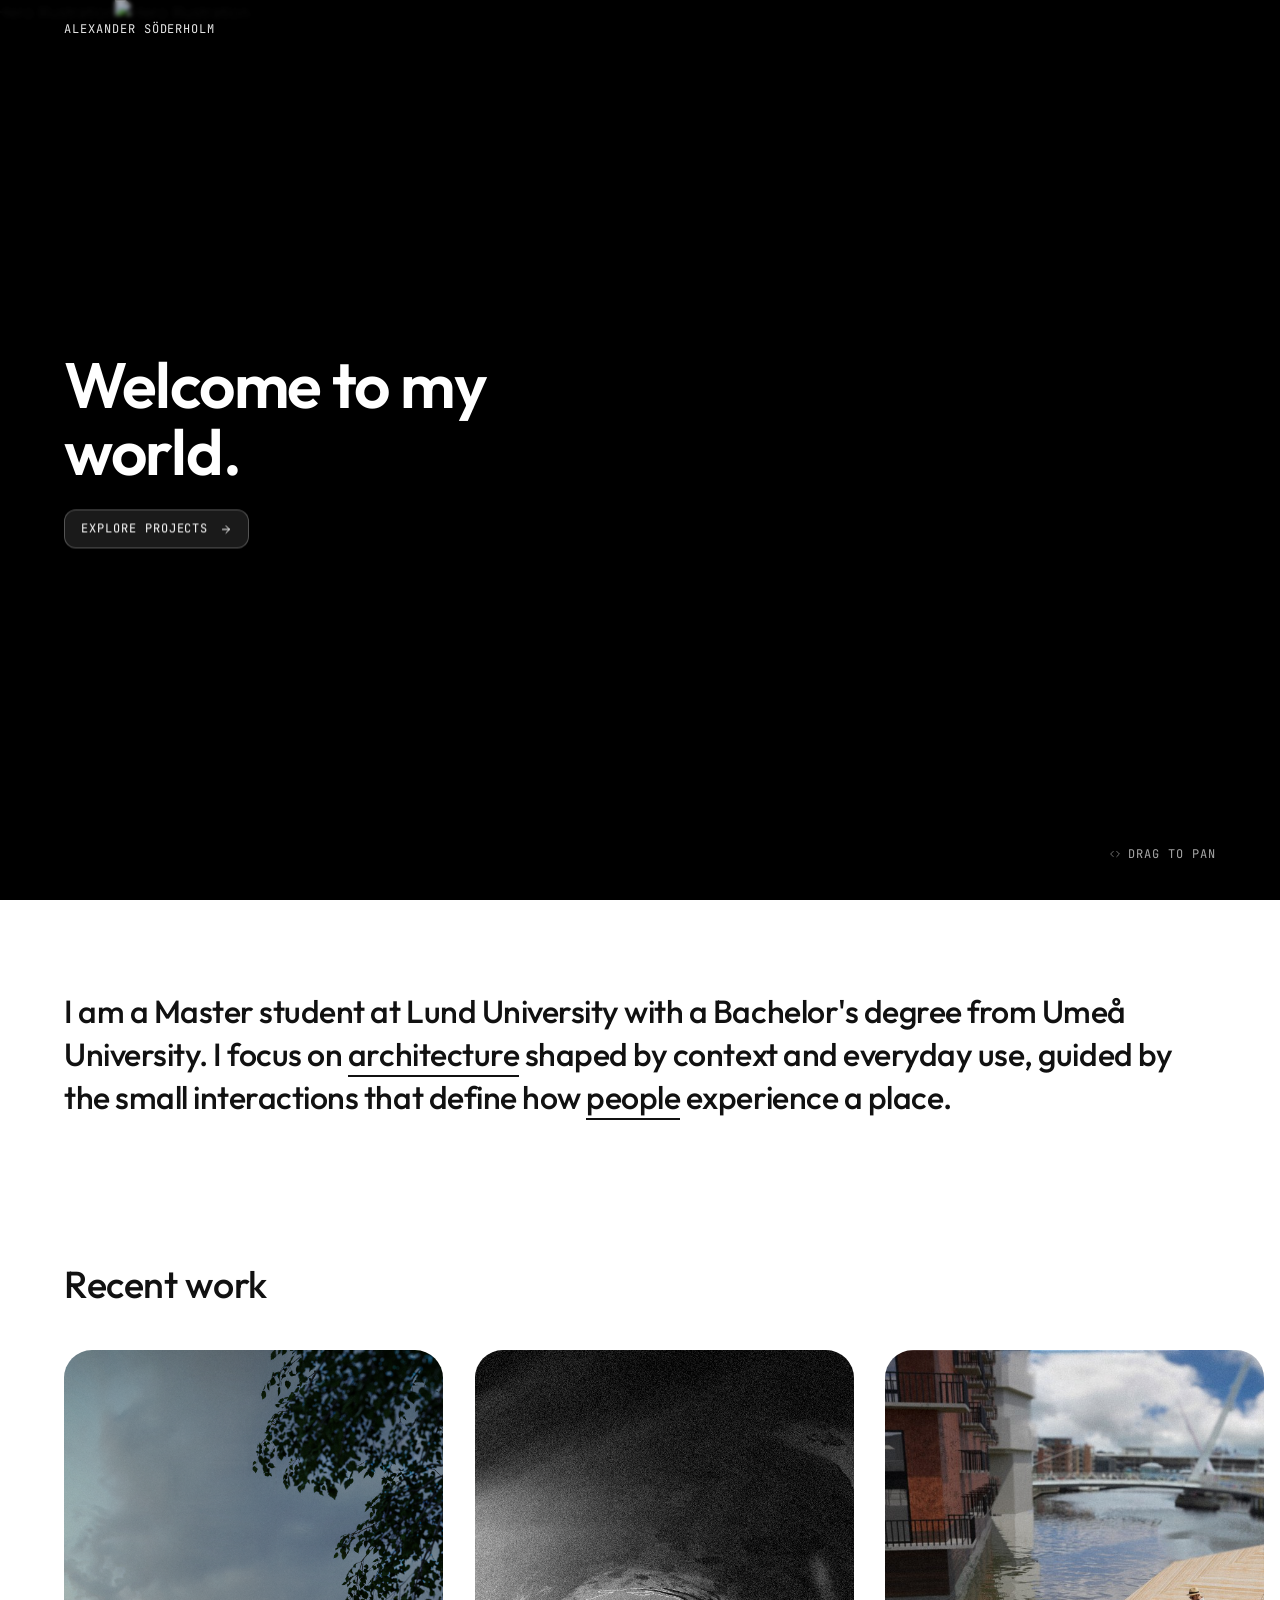
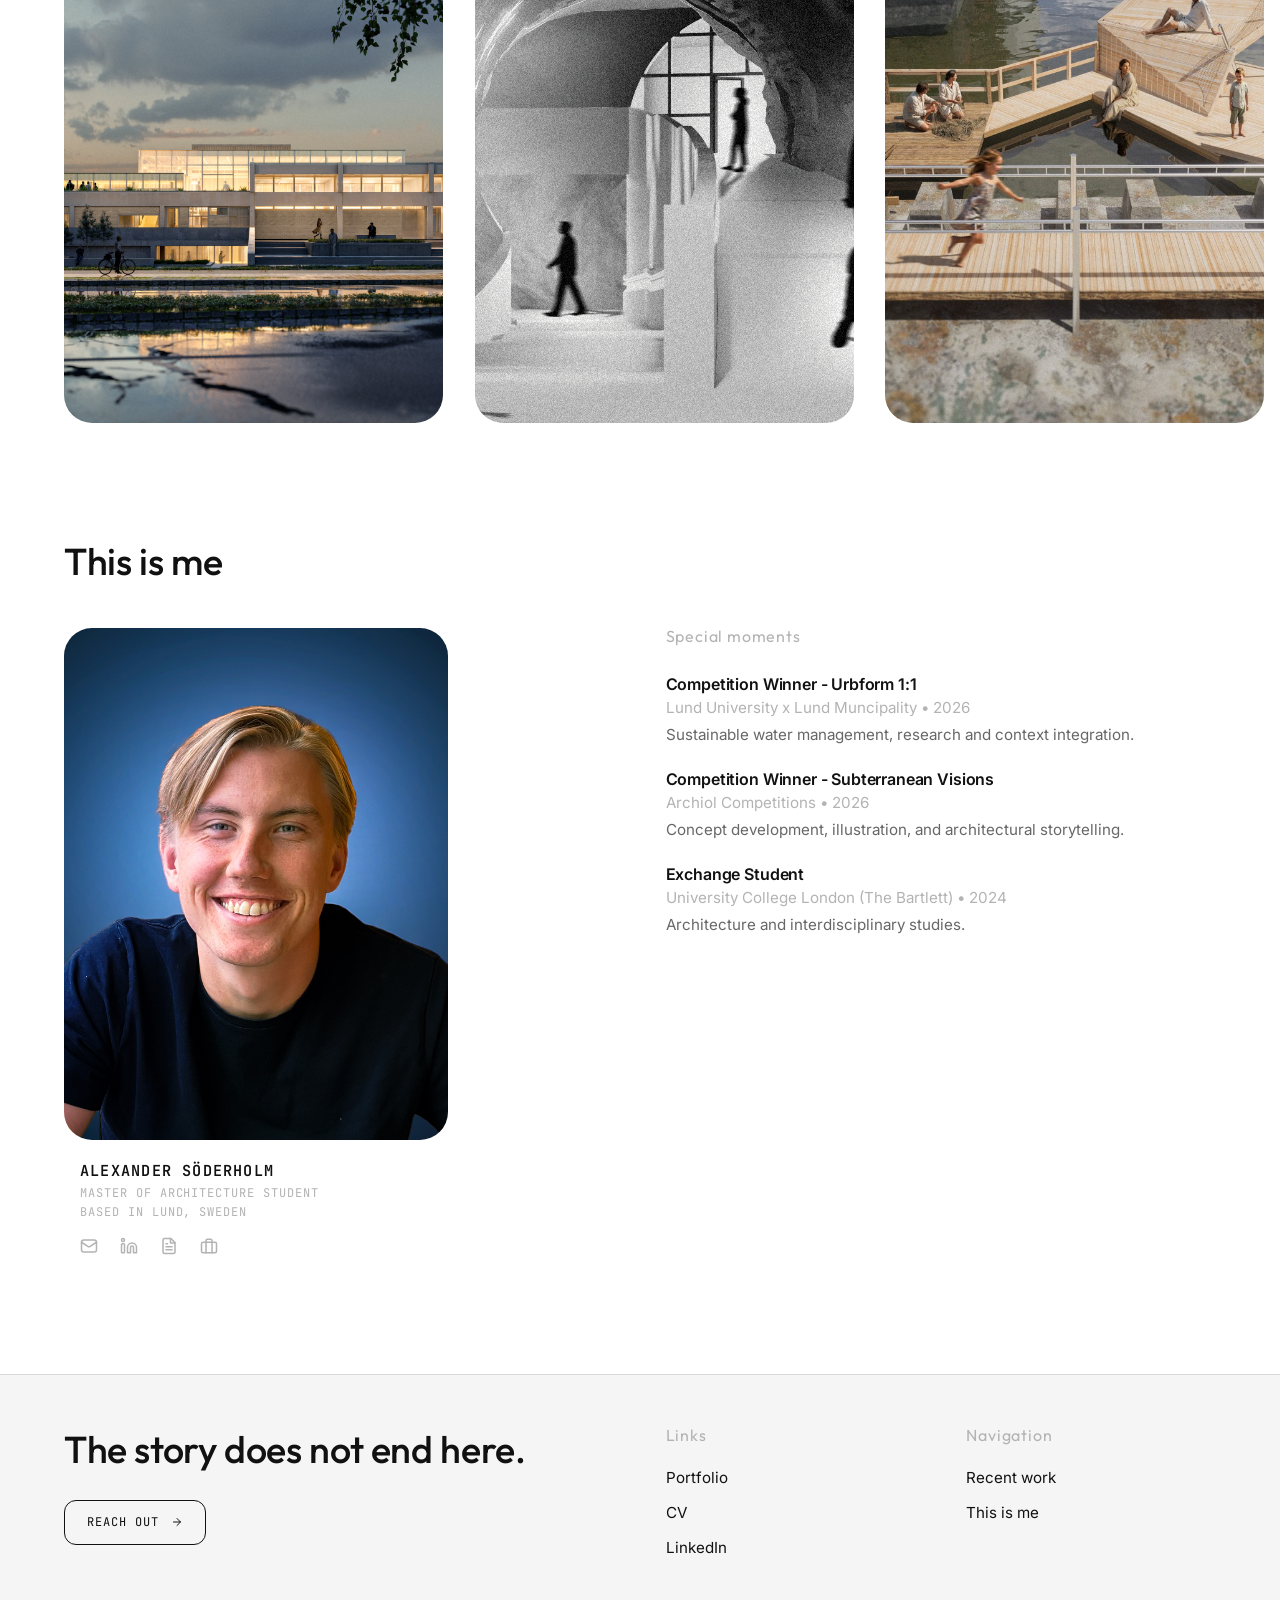
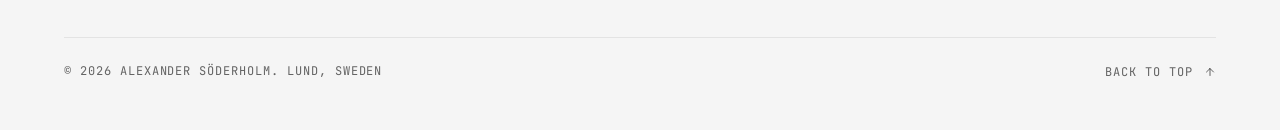
==== index.html @ 18dff943 "Update index.html" ====
<!DOCTYPE html>
<html lang="en">

<head>
    <meta charset="UTF-8">
    <meta name="viewport" content="width=device-width, initial-scale=1.0", viewport-fit=cover">
    <meta name="theme-color" id="theme-color" content="#000000">
    <title>Alexander Söderholm</title>

    <script src="js/script.js" defer></script>

    <link rel="preload" href="images/hero1.1.jpg" as="image">
    <link rel="stylesheet" href="css/global.css">
    <link rel="stylesheet" href="css/styles.css">
    <!-- Preconnect to font providers for performance -->
    <link rel="preconnect" href="https://fonts.googleapis.com">
    <link rel="preconnect" href="https://fonts.gstatic.com" crossorigin>
    <link href="https://fonts.googleapis.com/css2?family=Inter:ital,opsz,wght@0,14..32,100..900;1,14..32,100..900&family=JetBrains+Mono:ital,wght@0,100..800;1,100..800&family=Outfit:wght@100..900&display=swap" rel="stylesheet">
</head>

<body class="skip-intro">

<!-- INTRO SKY PANEL -->
<div id="intro">
    <div id="intro-name">Alexander<br>Söderholm</div>
</div>

<section class="hero">
    <header class="site-header">
        <a href="#" class="brand-wordmark">Alexander Söderholm</a>
    </header>

    <div class="viewport-wrapper">
        <div class="hero-track">
            <div class="hero-tile"><img src="images/axo-world.png" alt="Hero Illustration" draggable="false" /></div>
            <div class="hero-tile"><img src="images/axo-world.png" alt="Hero Illustration" draggable="false" /></div>
            <div class="hero-tile"><img src="images/axo-world.png" alt="Hero Illustration" draggable="false" /></div>
        </div>

        <div class="hero-content">
            <h1 class="hero-title">Welcome to my world.</h1>
            <a href="#projects" class="hero-tag button-pill">
                Explore projects 
                <svg viewBox="0 0 24 24" fill="none" stroke="currentColor" stroke-width="2" width="1em" height="1em" style="vertical-align: -0.125em; margin-left: 0.35rem;">
                    <path d="M5 12h14M12 5l7 7-7 7" stroke-linecap="round" stroke-linejoin="round"/>
                </svg>
            </a>        
        </div>

        <div class="hero-pan-indicator">
            <svg class="hero-pan-indicator__icon" viewBox="0 0 32 24" fill="none" stroke="currentColor" stroke-width="2.2" width="1.25em" height="1.25em">
                <path d="M12 18l-6-6 6-6" stroke-linecap="round" stroke-linejoin="round"/>
                <path d="M20 18l6-6-6-6" stroke-linecap="round" stroke-linejoin="round"/>
            </svg>
            <span class="hero-pan-indicator__label--desktop">Drag to pan</span>
            <span class="hero-pan-indicator__label--mobile">Swipe to pan</span>
        </div>
    </div>
</section>

<!-- HERO 2 -->
<section class="hero-2">
    <div class="container">
        <p class="hero-2-text">
            I am a Master student at Lund University with a Bachelor's degree from Umeå University. I focus on <a href="#projects">architecture</a> shaped by context and everyday use, guided by the small interactions that define how <a href="#profile">people</a> experience a place.
        </p>
    </div>
</section>

<section id="projects" class="projects">
    <div class="container">
        <h2 class="section-title">Recent work</h2>
    </div>
    <div class="projects-gallery-container">    

        <button class="projects-paddle projects-paddle-left" aria-label="Previous Project">
            <svg width="24" height="24" viewBox="0 0 24 24" fill="none" stroke="currentColor" stroke-width="1.5">
                <path d="M15 18l-6-6 6-6" stroke-linecap="round" stroke-linejoin="round"/>
            </svg>
        </button>

        <button class="projects-paddle projects-paddle-right" aria-label="Next Project">
            <svg width="24" height="24" viewBox="0 0 24 24" fill="none" stroke="currentColor" stroke-width="1.5">
                <path d="M9 18l6-6-6-6" stroke-linecap="round" stroke-linejoin="round"/>
            </svg>
        </button>

        <div class="projects-track-wrapper">
            <div class="projects-track">

                <!-- LEVEL -->
                <article class="project-card" id="level">
                    <div class="project-card-inner">
                        <a class="project-card-media" href="projects/level.html">
                            <span class="project-badge new">New</span>
                            <img src="images/project-gallery/level.png" alt="Level">
                        </a>
                        <div class="project-card-info">
                            <h3 class="project-card-title">Level</h3>
                            <div class="project-card-details">
                                <span>2026</span>
                                <span>Academic</span>
                                <span>Civic Renewal</span>
                            </div>
                        </div>
                    </div>
                </article>

                <!-- DEPTH OF FIELD -->
                <article class="project-card" id="depth-of-field">
                    <div class="project-card-inner">
                        <a class="project-card-media" href="projects/depth-of-field.html">
                            <img src="images/project-gallery/depth-of-field.png" alt="Depth of Field">
                        </a>
                        <div class="project-card-info">
                            <h3 class="project-card-title">Depth of Field</h3>
                            <div class="project-card-details">
                                <span>2026</span>
                                <span>Competition</span>
                                <span>Museum Extension</span>
                            </div>
                        </div>
                    </div>
                </article>

                <!-- THE MUSSEL -->
                <article class="project-card" id="the-mussel">
                    <div class="project-card-inner">
                        <a class="project-card-media" href="projects/the-mussel.html">
                            <img src="images/project-gallery/the-mussel.jpg" alt="The Mussel">
                        </a>
                        <div class="project-card-info">
                            <h3 class="project-card-title">The Mussel</h3>
                            <div class="project-card-details">
                                <span>2026</span>
                                <span>Competition</span>
                                <span>Seaside Pavilion</span>
                            </div>
                        </div>
                    </div>
                </article>

                <!-- HIDEOUT -->
                <article class="project-card" id="hideout">
                    <div class="project-card-inner">
                        <a class="project-card-media" href="projects/hideout.html">
                            <img src="images/project-gallery/hideout.png" alt="Hideout">
                        </a>
                        <div class="project-card-info">
                            <h3 class="project-card-title">Hideout</h3>
                            <div class="project-card-details">
                                <span>2025</span>
                                <span>Academic</span>
                                <span>Social Health centre</span>
                            </div>
                        </div>
                    </div>
                </article>

                <!-- WELCOME TO UCL -->
                <article class="project-card" id="welcome-to-ucl">
                    <div class="project-card-inner">
                        <a class="project-card-media is-disabled" href="projects/welcome-to-ucl.html">
                            <span class="project-badge construction">Under construction</span>
                            <img src="images/project-gallery/welcome-to-ucl.jpg" alt="Welcome to UCL">
                        </a>
                        <div class="project-card-info">
                            <h3 class="project-card-title">Welcome to UCL</h3>
                            <div class="project-card-details">
                                <span>2024</span>
                                <span>Academic</span>
                                <span>Green infrastructure</span>
                            </div>
                        </div>
                    </div>
                </article>

                <!-- ONE NIGHT GETAWAY -->
                <article class="project-card" id="one-night-getaway">
                    <div class="project-card-inner">
                        <a class="project-card-media is-disabled" href="projects/one-night-getaway.html">
                            <span class="project-badge construction">Under construction</span>
                            <img src="images/project-gallery/one-nigth-getaway.jpg" alt="One Night Getaway">
                        </a>
                        <div class="project-card-info">
                            <h3 class="project-card-title">One Night Getaway</h3>
                            <div class="project-card-details">
                                <span>2023</span>
                                <span>Academic</span>
                                <span>Low Tech Cabin</span>
                            </div>
                        </div>
                    </div>
                </article>

                <!-- TREPPENECKE -->
                <article class="project-card" id="treppenecke">
                    <div class="project-card-inner">
                        <a class="project-card-media is-disabled" href="projects/treppenecke.html">
                            <span class="project-badge construction">Under construction</span>
                            <img src="images/project-gallery/treppenecke.jpg" alt="Treppenecke">
                        </a>
                        <div class="project-card-info">
                            <h3 class="project-card-title">Treppenecke</h3>
                            <div class="project-card-details">
                                <span>2023</span>
                                <span>Academic</span>
                                <span>Public node</span>
                            </div>
                        </div>
                    </div>
                </article>

            </div> <!-- projects-track -->
        </div> <!-- projects-track-wrapper -->
    </div>
</section>

<section id="profile">
    <div class="container">
        <h2 class="section-title">This is me</h2>
        
        <div class="profile-grid">

            <!-- LEFT COLUMN: PORTRAIT & BADGE -->
            <div class="profile-portrait-block">
                <img src="images/portrait.jpg" alt="Alexander Söderholm" class="profile-portrait">
                <div class="profile-identity">
                    <span class="identity-name">Alexander Söderholm</span>
                    <span class="identity-meta">Master of Architecture Student</span>
                    <span class="identity-meta">Based in Lund, Sweden</span>
                </div>
                
                <!-- ACTION ICON BUTTONS -->
            <div class="profile-actions">
                <!-- Email Button -->
                <a href="mailto:soderholm.alexander@gmail.com" target="_blank" rel="noopener" class="profile-action-btn" aria-label="Email" title="Email">
                    <svg width="18" height="18" viewBox="0 0 24 24" fill="none" stroke="currentColor" stroke-width="2" stroke-linecap="round" stroke-linejoin="round">
                        <rect x="2" y="4" width="20" height="16" rx="3"></rect>
                        <path d="m22 7-8.97 5.7a1.94 1.94 0 0 1-2.06 0L2 7"></path>
                    </svg>
                </a>

                <!-- LinkedIn Button -->
                <a href="https://www.linkedin.com/in/alexander-soderholm" target="_blank" rel="noopener" class="profile-action-btn" aria-label="LinkedIn" title="LinkedIn">
                    <svg width="18" height="18" viewBox="0 0 24 24" fill="none" stroke="currentColor" stroke-width="2" stroke-linecap="round" stroke-linejoin="round">
                        <path d="M16 8a6 6 0 0 1 6 6v7h-4v-7a2 2 0 0 0-2-2 2 2 0 0 0-2 2v7h-4v-7a6 6 0 0 1 6-6z"></path>
                        <rect x="2" y="9" width="4" height="12" rx="1"></rect>
                        <circle cx="4" cy="4" r="2"></circle>
                    </svg>
                </a>

                <!-- CV Download Button -->
                <a href="images/pdf/Alexander-Söderholm_CV.pdf" target="_blank" rel="noopener" class="profile-action-btn" aria-label="CV" title="CV">
                    <svg width="18" height="18" viewBox="0 0 24 24" fill="none" stroke="currentColor" stroke-width="2" stroke-linecap="round" stroke-linejoin="round">
                        <path d="M14.5 2H6a2 2 0 0 0-2 2v16a2 2 0 0 0 2 2h12a2 2 0 0 0 2-2V7.5L14.5 2z"></path>
                        <polyline points="14 2 14 8 20 8"></polyline>
                        <line x1="16" y1="13" x2="8" y2="13"></line>
                        <line x1="16" y1="17" x2="8" y2="17"></line>
                        <line x1="10" y1="9" x2="8" y2="9"></line>
                    </svg>
                </a>

                <!-- Portfolio Download Button -->
                <a href="images/pdf/Alexander-Söderholm_Portfolio-2026.pdf" target="_blank" rel="noopener" class="profile-action-btn" aria-label="Portfolio" title="Portfolio">
                    <svg width="18" height="18" viewBox="0 0 24 24" fill="none" stroke="currentColor" stroke-width="2" stroke-linecap="round" stroke-linejoin="round">
                        <rect x="2" y="7" width="20" height="14" rx="2" ry="2"></rect>
                        <path d="M16 21V5a2 2 0 0 0-2-2h-4a2 2 0 0 0-2 2v16"></path>
                    </svg>
                </a>
            </div>
            </div>
            
            <!-- RIGHT COLUMN: CONTENT -->
            <div class="profile-info-block">

                <!-- MERITS -->
                <div class="profile-section">
                    <h3 class="section-label">Special moments</h3>

                    <div class="profile-entry">
                        <span class="entry-title">Competition Winner - Urbform 1:1</span>
                        <span class="entry-sub">Lund University x Lund Muncipality • 2026</span>
                        <p class="entry-desc">Sustainable water management, research and context integration.</p>
                    </div>
                    
                    <div class="profile-entry">
                        <span class="entry-title">Competition Winner - Subterranean Visions</span>
                        <span class="entry-sub">Archiol Competitions • 2026</span>
                        <p class="entry-desc">Concept development, illustration, and architectural storytelling.</p>
                    </div>
                    
                    <div class="profile-entry">
                        <span class="entry-title">Exchange Student</span>
                        <span class="entry-sub">University College London (The Bartlett) • 2024</span>
                        <p class="entry-desc">Architecture and interdisciplinary studies.</p>
                    </div>

                </div>

            </div>

        </div>

    </div>
</section>

<footer class="site-footer">
  <div class="container">
    <div class="footer-main">
        <div class="footer-left">
            <h2 class="section-title">The story does not end here.</h2>
            <a href="mailto:soderholm.alexander@gmail.com" class="footer-button button-pill">
                Reach out 
                <svg viewBox="0 0 24 24" fill="none" stroke="currentColor" stroke-width="2" width="1em" height="1em" style="vertical-align: -0.125em; margin-left: 0.35rem;">
                    <path d="M5 12h14M12 5l7 7-7 7" stroke-linecap="round" stroke-linejoin="round"/>
                </svg>
            </a>
        </div>

        <div class="footer-right">

        <div class="footer-segment">
          <span class="section-label">Links</span>
          <ul class="footer-links">
            <li>
              <a href="images/pdf/Alexander-Söderholm_Portfolio-2026.pdf" target="_blank" rel="noopener">
                Portfolio
              </a>
            </li>
            <li>
              <a href="images/pdf/Alexander-Söderholm_CV.pdf" target="_blank" rel="noopener">
                CV
              </a>
            </li>
            <li>
              <a href="https://www.linkedin.com/in/alexander-soderholm" target="_blank" rel="noopener">
                LinkedIn
              </a>
            </li>
          </ul>
        </div>

        <div class="footer-segment">
          <span class="section-label">Navigation</span>
          <ul class="footer-links">
            <li><a href="#projects">Recent work</a></li>
            <li><a href="#profile">This is me</a></li>
          </ul>
        </div>
    </div>
    </div>

    <!-- Bottom Bar -->
    <div class="footer-bottom">
      <span>&copy; 2026 Alexander Söderholm. Lund, Sweden</span>
        <button onclick="window.scrollTo({top: 0, behavior: 'smooth'})" class="back-to-top">
            Back to Top 
            <svg viewBox="0 0 24 24" fill="none" stroke="currentColor" stroke-width="2" width="1em" height="1em" style="vertical-align: -0.125em; margin-left: 0.35rem;">
                <path d="M12 19V5M5 12l7-7 7 7" stroke-linecap="round" stroke-linejoin="round"/>
            </svg>
        </button>
    </div>
  </div>
</footer>

<div class="page-transition-overlay" id="page-overlay"></div>
</body>
</html>
---- css/global.css ----
/* =========================================================
   PAGE TRANSITION OVERLAY
========================================================== */
.page-transition-overlay {
    position: fixed;
    inset: 0;
    background-color: #ffffff;
    z-index: 99999;
    pointer-events: none;
    opacity: 0;
    transition: opacity 0.22s ease-in-out;
}

/* Opaque state when fading out/in */
body.is-transitioning .page-transition-overlay {
    opacity: 1;
    pointer-events: auto;
}

/* ==========================================================================
   GLOBAL TYPOGRAPHY AND LAYOUT SYSTEM
   ========================================================================== */

:root {
  /* Fonts */
  --font-header: 'Outfit', sans-serif;
  --font-body: 'Inter', sans-serif;
  --font-mono: 'JetBrains Mono', monospace;

  /* Fluid type scale */
  --fs-xxl: clamp(3.0rem, 5vw, 5rem);
  --fs-xl: clamp(1.7rem, 3.2vw, 2.35rem);
  --fs-lg: clamp(1.2rem, 2.2vw, 1.55rem);
  --fs-md: 1rem;
  --fs-sm: 0.95rem;
  --fs-xs: 0.75rem;
  --entity-title-size: 1.2rem;
  --subtitle-size: 0.85rem;

  /* Line heights */
  --lh-tight: 1.1;
  --lh-normal: 1.4;
  --lh-loose: 1.6;

  /* Weights */
  --w-regular: 400;
  --w-medium: 500;
  --w-semibold: 600;
  --entity-title-weight: 700;

  /* Mono accents */
  --mono-spacing: 0.08em;

  /* Colors */
  --color-text: #111;
  --color-muted: rgba(17, 17, 17, 0.64);
  --border-soft: rgba(17, 17, 17, 0.12);
  --subtitle-quiet-color: #B3B3B3;

  /* Global spacing rhythm */
  --section-padding: clamp(2rem, 4vw, 3rem);
  --grid-gap: clamp(2rem, 4vw, 3.5rem);

  /* Global Site Layout Variables */
  --site-margin: clamp(1.5rem, 5vw, 4rem);
  --site-max-width: 1200px;
  --text-max-width: 65ch;
}

*,
*::before,
*::after {
  box-sizing: border-box;
}

html {
  scroll-behavior: smooth;
}

body {
  margin: 0;
  font-family: var(--font-body);
  font-size: var(--fs-md);
  line-height: var(--lh-loose);
  font-weight: var(--w-regular);
  color: var(--color-text);
  background: #fff;
  overflow-x: hidden;
  -webkit-font-smoothing: antialiased;
  -moz-osx-font-smoothing: grayscale;
}

img {
  display: block;
  max-width: 100%;
}

a {
  color: inherit;
}

h1, h2, h3 {
  font-family: var(--font-header);
  font-weight: var(--w-medium);
  letter-spacing: -0.01em;
  line-height: var(--lh-tight);
  color: var(--color-text);
  margin: 0;
}

h1 { font-size: var(--fs-xxl); }
h2 { font-size: var(--fs-xl); }
h3 { font-size: var(--fs-lg); }

p {
  margin: 0;
}

.accent-meta {
  font-family: var(--font-mono);
  font-size: var(--fs-xs);
  letter-spacing: var(--mono-spacing);
  text-transform: uppercase;
  opacity: 0.64;
  display: block;
}

/* ==========================================================================
   GLOBAL CONTAINERS & LAYOUT UTILITIES
   ========================================================================== */

/* Standard Container for all aligned sections */
.container {
  width: min(100% - (var(--site-margin) * 2), var(--site-max-width));
  margin-inline: auto;
}

/* Narrow Container for pure reading blocks */
.container--narrow {
  width: min(100% - (var(--site-margin) * 2), var(--text-max-width));
  margin-inline: auto;
}

/* Full-bleed Container for edge-to-edge layouts */
.container--full {
  width: 100%;
  padding-inline: var(--site-margin);
}

.section-title {
  font-family: var(--font-header);
  font-size: var(--fs-xl);
  font-weight: var(--w-medium);
  line-height: var(--lh-normal);
  color: var(--color-text);
  letter-spacing: -0.01em;
  margin-bottom: clamp(1rem, 2vw, 1.5rem);
}

.section-label {
  font-family: var(--font-header);
  font-size: var(--fs-md);
  font-weight: var(--w-regular);
  letter-spacing: 0.05em;
  color: var(--subtitle-quiet-color);
  margin: 0;
  padding-bottom: 0.25rem;
}

/* ==========================================================================
   REUSABLE RESPONSIVE GRIDS
   ========================================================================== */

.grid-2-col {
  display: grid;
  grid-template-columns: repeat(2, 1fr);
  gap: var(--grid-gap);
  align-items: start;
}

.grid-12-col {
  display: grid;
  grid-template-columns: repeat(12, 1fr);
  gap: var(--grid-gap);
}

.grid-auto-fit {
  display: grid;
  grid-template-columns: repeat(auto-fit, minmax(min(100%, 320px), 1fr));
  gap: var(--grid-gap);
}

@media (max-width: 850px) {
  .grid-2-col {
    grid-template-columns: 1fr;
  }
}

/* =========================================================
   GLOBAL SITE HEADER
   ========================================================= */

.site-header {
  position: absolute;
  top: 0;
  left: 0;
  right: 0;
  width: min(100% - (var(--site-margin) * 2), var(--site-max-width));
  margin-inline: auto;
  padding-top: max(1.25rem, env(safe-area-inset-top));
  display: flex;
  justify-content: space-between;
  align-items: center;
  z-index: 20;
  pointer-events: none;
}

/* Allow click/touch events only on actual links */
.site-header > * {
  pointer-events: auto;
}

/* Shared typography for top navigation elements */
.brand-wordmark,
.back-link {
  font-family: var(--font-mono);
  font-size: var(--fs-xs);
  letter-spacing: var(--mono-spacing);
  text-transform: uppercase;
  text-decoration: none;
  color: rgba(255, 255, 255, 0.9);
  transition: opacity 0.2s ease, color 0.2s ease;
}

.brand-wordmark:hover,
.back-link:hover {
  color: #ffffff;
  opacity: 1;
}

/* Back link icon & text alignment */
.back-link {
  display: inline-flex;
  align-items: center;
  gap: 0.35rem;
  -webkit-tap-highlight-color: transparent;
}

.back-link svg {
  width: 1em;
  height: 1em;
  flex-shrink: 0;
  stroke: currentColor;
  stroke-width: 2;
}

@media (min-width: 900px) {
  .site-header {
    width: calc(100% - (var(--site-margin) * 2));
    max-width: none; /* Removes max-width limit so header spans full banner width */
  }
}

/* =========================================================
   SHARED PILL BUTTON ENGINE
========================================================== */
.button-pill {
    font-family: var(--font-mono);
    font-size: var(--fs-xs);
    font-weight: var(--w-regular);
    letter-spacing: var(--mono-spacing);
    text-transform: uppercase;
    text-decoration: none;
    display: inline-flex;
    align-items: center;
    gap: 0.4rem;
    border-radius: 12px;
    width: fit-content;
    transition: all 0.25s cubic-bezier(0.16, 1, 0.3, 1);
}

/* Arrow micro-interaction updated for the SVG */
.button-pill svg {
    transition: transform 0.2s ease;
}

.button-pill:hover svg {
    transform: translateX(3px);
}

/* =========================================================
    HERO 2 (STATEMENT NARRATIVE)
========================================================= */

.hero-2 {
    width: 100%;
    background: #ffffff;
    padding-block: clamp(5rem, 10vh, 8rem);
}

.hero-2-label {
    display: block;
    font-family: var(--font-header);
    font-size: 0.9rem;
    font-weight: var(--w-medium);
    text-transform: uppercase;
    letter-spacing: 0.05em;
    color: var(--color-text);
    opacity: 0.6;
    margin-bottom: 1rem;
}

.hero-2-text {
    font-family: var(--font-header);
    font-size: clamp(1.4rem, 2.5vw, 2.2rem);
    font-weight: var(--w-medium);
    line-height: 1.35;
    letter-spacing: -0.015em;
    color: var(--color-text);
    margin: 0;
    max-width: var(--text-max-width);
}

.hero-2-text a,
.hero-2-text u {
    color: var(--color-text);
    text-decoration: none;
    border-bottom: 2px solid var(--color-text);
    padding-bottom: 0.05rem;
    transition: opacity 0.2s ease;
}

.hero-2-text a:hover {
    opacity: 0.6;
}

/* MOBILE ADJUSTMENTS */
@media (max-width: 700px) {
    .hero-pan-indicator {
        left: var(--site-margin);
        right: auto;
    }

    .hero-pan-indicator__label--desktop { display: none; }
    .hero-pan-indicator__label--mobile { display: inline-block; }
}

/* ==========================================================================
   SITE FOOTER
   ========================================================================== */

.site-footer {
  width: 100%;
  padding-block: var(--section-padding) clamp(2rem, 4vw, 3rem);
  background: #f5f5f5;
  border-top: 1px solid var(--border-soft);
  color: var(--color-text);
  margin-top: var(--section-padding);
}

.site-footer .footer-main {
  display: grid;
  grid-template-columns: 1fr 1fr;
  gap: var(--grid-gap);
  align-items: start;
}

.footer-left {
  display: flex;
  flex-direction: column;
  gap: 0;
}

/* =========================================================
  FOOTER BUTTON (On Light Gray Footer)
========================================================== */

.footer-button {
    padding: 0.75rem 1.4rem;
    background:transparent; /* Dark/Black fill by default */
    color: var(--color-text); /* Light text */
    border: 1px solid var(--color-text);
    transition: background-color 0.25s cubic-bezier(0.16, 1, 0.3, 1), color 0.25s cubic-bezier(0.16, 1, 0.3, 1);
}

.footer-button:hover {
    background: var(--color-text); /* Hollows out on hover */
    color: var(--color-bg, #ffffff); /* Text shifts to dark */
    border-color: var(--color-text);
}

/* ==========================================================================
   RIGHT COLUMN SUB-GRID (LINKS & NAVIGATION)
   ========================================================================== */

.footer-right {
  display: flex;
  flex-direction: column;
  gap: 2rem;
}

/* On desktop, split Links & Navigation into two columns side-by-side */
@media (min-width: 600px) {
  .footer-right {
    display: grid;
    grid-template-columns: 1fr 1fr; /* Links on left, Navigation on right */
    gap: var(--grid-gap);
  }

  /* Span the location text across both columns at the bottom */
  .footer-location {
    grid-column: 1 / -1;
    margin-top: 0.5rem;
  }
}

/* Mobile adjustments (stacked as before) */
@media (max-width: 700px) {
  .site-footer .footer-main {
    grid-template-columns: 1fr;
    gap: 3rem;
  }

  .footer-bottom {
    flex-direction: column-reverse;
    gap: 1rem;
    align-items: flex-start;
  }
}


.footer-segment {
  display: flex;
  flex-direction: column;
  gap: 0.75rem;
}

.footer-links {
  list-style: none;
  padding: 0;
  margin: 0;
  display: flex;
  flex-direction: column;
  gap: 0.6rem;
}

.footer-links a {
  font-family: var(--font-body);
  font-size: var(--fs-sm);
  text-decoration: none;
  color: var(--color-text);
  transition: opacity 0.2s ease;
}

.footer-links a:hover {
  opacity: 0.6;
}

/* MONO UTILITY FOR PDF DOWNLOADS */
.footer-links .link-download {
  font-family: var(--font-mono);
  font-size: var(--fs-xs);
  letter-spacing: var(--mono-spacing);
  text-transform: uppercase;
}

.footer-location {
  font-family: var(--font-mono);
  font-size: var(--fs-xs);
  letter-spacing: var(--mono-spacing);
  text-transform: uppercase;
  color: var(--color-muted);
}

/* FOOTER BOTTOM BAR */
.footer-bottom {
  display: flex;
  justify-content: space-between;
  align-items: center;
  font-family: var(--font-mono);
  font-size: var(--fs-xs);
  letter-spacing: var(--mono-spacing);
  text-transform: uppercase;
  color: var(--color-muted);
  margin-top: clamp(3rem, 6vw, 5rem);
  padding-top: 1.5rem;
  border-top: 1px solid rgba(17, 17, 17, 0.08);
}

.back-to-top {
  background: none;
  border: none;
  padding: 0;
  font-family: var(--font-mono);
  font-size: var(--fs-xs);
  letter-spacing: var(--mono-spacing);
  text-transform: uppercase;
  color: var(--color-muted);
  cursor: pointer;
  display: flex;
  align-items: center;
  gap: 0.35rem;
  transition: color 0.2s ease;
}

.back-to-top:hover {
  color: var(--color-text);
}

@media (max-width: 700px) {
  .site-footer .footer-main {
    grid-template-columns: 1fr;
    gap: 2.5rem;
  }

  .footer-bottom {
    flex-direction: column-reverse;
    gap: 1rem;
    align-items: flex-start;
  }
}
---- css/styles.css ----
/* =========================================================
   INTRO ANIMATION
========================================================= */

#intro {
    position: fixed;
    inset: 0; 
    display: flex;
    justify-content: center;
    align-items: center;
    background: #000000;
    z-index: 9999;
    pointer-events: none;
}

#intro-name {
    font-family: var(--font-header);
    font-size: var(--fs-lg);
    font-weight: var(--w-semibold);
    text-align: center;
    color: #fff;
    line-height: 1;
}

body:not(.skip-intro) #intro-name {
    animation: flyUp 0.75s ease forwards 0.75s;
}

body:not(.skip-intro) #intro {
    animation: fadeOut 1s ease forwards 1.1s;
}

body:not(.skip-intro) .hero {
    animation: slideUp 0s ease forwards 0s;
    transform: translateY(100vh);
}

@keyframes flyUp {
    0% { transform: translateY(0); opacity: 1; }
    100% { transform: translateY(-100vh); opacity: 0; }
}

@keyframes fadeOut {
    0% {
        opacity: 1;
        display: flex;
    }
    99.9% {
        opacity: 0;
        display: flex;
    }
    100% {
        opacity: 0;
        display: none;
        visibility: hidden; /* Clears hardware acceleration layers in Safari */
    }
}

@keyframes slideUp {
    0% { transform: translateY(100vh); }
    100% { transform: translateY(0); }
}

body.skip-intro #intro {
    display: none;
}

body.skip-intro .hero {
    transform: translateY(0);
    animation: none;
}


/* =========================================================
   HERO 1 (GPU TRANSFORM PAN - CLEAN & FLASH-FREE)
========================================================= */

.hero {
    position: relative;
    width: 100%;
    
    /* Adapt height dynamically based on address bar type */
    height: calc(100svh + env(safe-area-inset-top, 0px));
    max-height: 100lvh;
    
    overflow: hidden;
    background: #000000;
    cursor: grab;
    user-select: none;
    touch-action: pan-y;
}

.hero:active,
.hero.is-dragging {
    cursor: grabbing;
}

/* Dark Glass Overlay */
.hero::before {
    content: "";
    position: absolute;
    inset: 0;
    pointer-events: none;
    background: rgba(0, 0, 0, 0.3);
    backdrop-filter: blur(2px);
    -webkit-backdrop-filter: blur(2px);
    z-index: 3;
    transition: opacity 0.4s ease;
    opacity: 1;
}

.hero .viewport-wrapper {
    width: 100vw;
    height: 100%; /* Fills the 100lvh hero container */
    position: relative;
    overflow: hidden;
}

/* Horizontal Track Hardware-Accelerated */
.hero-track {
    display: flex;
    height: 100%;
    width: max-content;
    will-change: transform;
    z-index: 1;
}

.hero-tile {
    height: 100%;
    flex: 0 0 auto;
}

.hero-tile img,
.hero-tile svg {
    height: 100%;
    width: auto;
    object-fit: cover;
    display: block;
    user-select: none;
    -webkit-user-drag: none;
}
/* HERO CONTENT & INDICATORS LAYERED ON TOP */
.hero-content {
    position: absolute;
    top: 50svh;
    left: var(--site-margin);
    transform: translateY(-50%);
    z-index: 10;
    width: min(calc(100% - (var(--site-margin) * 2)), 580px);
    display: flex;
    flex-direction: column;
    align-items: flex-start;
    gap: 1.5rem;
    pointer-events: none;
    transition: opacity 0.4s ease;
}

.hero-title {
    font-family: var(--font-header);
    font-size: clamp(2.5rem, 5vw, 4.2rem);
    font-weight: var(--w-semibold);
    line-height: 1.05;
    letter-spacing: -0.02em;
    color: #ffffff;
    margin: 0;
}

.hero-tag {
    padding: 0.55rem 1rem;
    color: #ffffff;
    background: rgba(255, 255, 255, 0.1);
    border: 1px solid rgba(255, 255, 255, 0.25);
    backdrop-filter: blur(8px);
    -webkit-backdrop-filter: blur(8px);
    position: relative;
    z-index: 11;
    pointer-events: auto;
}

.hero-tag:hover {
    background: #ffffff;
    color: #111111;
    border-color: #ffffff;
}

.hero-pan-indicator {
    position: absolute;
    /* 
       1. (100lvh - 100svh) = Address bar height
       2. + clamp(...)      = Your custom spacing above the bar
       3. + env(...)        = Safe area inset for home indicator
    */
    bottom: calc(clamp(1.5rem, 4vh, 2.5rem) + env(safe-area-inset-bottom, 0px));
    right: var(--site-margin);
    
    z-index: 10;
    display: flex;
    align-items: center;
    gap: 0.4rem;
    font-family: var(--font-mono);
    font-size: var(--fs-xs);
    letter-spacing: var(--mono-spacing);
    text-transform: uppercase;
    color: rgba(255, 255, 255, 0.65);
    pointer-events: none;
    
    /* Smooth fade out when scrolling */
    transition: opacity 0.3s ease, visibility 0.3s ease;
    opacity: 1;
    visibility: visible;
}

/* Hide when scrolling down */
body.is-scrolled .hero-pan-indicator {
    opacity: 0;
    visibility: hidden;
}

.hero-pan-indicator__icon {
    width: 14px;
    height: 14px;
    opacity: 0.7;
}

.hero-pan-indicator__label--mobile { display: none; }
.hero-pan-indicator__label--desktop { display: inline-block; }

/* FOCUS MODE STYLES */
.hero.focus-mode::before {
    opacity: 0;
}

.hero.focus-mode .hero-content,
.hero.focus-mode .hero-pan-indicator {
    opacity: 0;
    pointer-events: none;
}

/* MOBILE RESPONSIVE ADJUSTMENTS */
@media (max-width: 700px) {
    .hero-pan-indicator {
        left: var(--site-margin);
        right: auto;
    }

    .hero-pan-indicator__label--desktop { display: none; }
    .hero-pan-indicator__label--mobile { display: inline-block; }
}

/* =========================================================
   PROJECTS SECTION
========================================================= */

#projects {
    background: #ffffff;
    width: 100%;
    padding-block: var(--section-padding);
    position: relative; 
}

.projects-header {
    margin-bottom: 2rem;
}

.projects-gallery-container {
    position: relative;
    width: 100%;
}

.projects-track-wrapper {
    width: 100%;
    overflow-x: auto;
    overflow-y: hidden;
    -webkit-overflow-scrolling: touch;
    scroll-snap-type: x mandatory;
    scroll-behavior: smooth;
    padding-block: 1rem;
    scrollbar-width: none;
    -ms-overflow-style: none;
    touch-action: pan-x pan-y;
}

.projects-track-wrapper::-webkit-scrollbar {
    display: none;
}

.projects-track-wrapper.is-dragging {
    scroll-snap-type: none;
    scroll-behavior: auto;
}

/* Dynamically aligns starting card padding to site container margin */
.projects-track {
    display: flex;
    gap: 2rem;
    width: max-content;
    padding-inline: max(var(--site-margin), calc((100vw - var(--site-max-width)) / 2));
}

/* =========================================================
    PROJECT CARD
========================================================== */

.project-card {
    scroll-snap-align: center;
    scroll-snap-stop: always;
    position: relative;
    overflow: visible;
    cursor: grab;
    user-select: none;
    -webkit-user-drag: none;

    flex: 0 0 80vw; 
    max-width: 400px;
    
    transform-origin: center;
    transition: transform 0.35s cubic-bezier(0.16, 1, 0.3, 1), box-shadow 0.35s cubic-bezier(0.16, 1, 0.3, 1);
    will-change: transform;
}

.project-card.in-focus {
    transform: scale(1.03);
}

@media (min-width: 768px) {
    .project-card {
        flex: 0 0 45vw;
    }
}

@media (min-width: 1200px) {
    .project-card {
        flex: 0 0 calc((var(--site-max-width) - 4rem) / 3);
        scroll-snap-align: center;
    }
}

.projects-track-wrapper.is-dragging .project-card {
    cursor: grabbing;
}

.project-card-inner {
    aspect-ratio: 9 / 16;
    width: 100%;
    border-radius: 28px;
    overflow: hidden;
    position: relative;
}

.project-card-media img {
    width: 100%;
    height: 100%;
    object-fit: cover;
    transition: transform 0.35s ease;
}

/* Gradient strictly sits at z-index: 1 */
.project-card-inner::after {
    content: '';
    position: absolute;
    inset: 0;
    background: linear-gradient(to bottom, rgba(0,0,0,0) 60%, rgba(0,0,0,0.3) 90%, rgba(0,0,0,0.45) 100%);
    mix-blend-mode: multiply;
    opacity: 0;
    transition: opacity 0.25s ease;
    pointer-events: none;
    z-index: 1;
}

/* Text sits safely above the gradient at z-index: 2 */
.project-card-info {
    position: absolute;
    bottom: 0; 
    left: 0; 
    right: 0;
    padding: 1.5rem;
    color: white;
    opacity: 0;
    z-index: 2;
    pointer-events: none;
    transition: opacity 0.25s ease;
    display: flex;
    flex-direction: column;
    gap: 0.35rem;
    z-index: 2;
}

.project-card-title {
    font-family: var(--font-mono);
    font-size: var(--fs-md);
    font-weight: var(--w-semibold);
    letter-spacing: var(--mono-spacing);
    text-transform: uppercase;
    color: #ffffff;
    margin: 0;
    line-height: var(--lh-tight);
}

.project-card-details {
    font-family: var(--font-mono);
    font-size: var(--fs-xs);
    font-weight: var(--w-regular);
    letter-spacing: var(--mono-spacing);
    text-transform: uppercase;
    color: rgba(255, 255, 255, 0.9);
    display: flex;
    gap: 0.5rem;
    align-items: center;
    white-space: nowrap;
    overflow: hidden;
    text-overflow: ellipsis;
}

.project-card-details span:nth-child(3) {
    color: var(--subtitle-quiet-color);
}

/* Desktop: Only scale and show info on actual mouse hover */
@media (hover: hover) and (pointer: fine) {
    .project-card:hover {
        transform: scale(1.02);
        filter: brightness(0.9);
    }
    .project-card:hover .project-card-inner::after,
    .project-card:hover .project-card-info {
        opacity: 1;
    }
}

/* Mobile & Touch: Allow active center-card scaling */
@media (max-width: 700px), (hover: none) {
    .project-card.project-card--active {
        transform: scale(1.02);
        filter: brightness(0.9);
    }
    .project-card.project-card--active .project-card-inner::after,
    .project-card.project-card--active .project-card-info {
        opacity: 1;
    }
}

/* =========================================================
    PROJECT STATUS BADGE
========================================================== */

.project-badge {
    position: absolute;
    top: 1rem;
    left: 1rem;
    z-index: 3;
    
    font-family: var(--font-mono);
    font-size: var(--fs-xs);
    font-weight: var(--w-regular);
    letter-spacing: 0.12em; /* Crisp, airy tracking */
    text-transform: uppercase;
    
    padding: 0.4rem 0.85rem;
    border-radius: 12px; /* True pill shape */
    backdrop-filter: blur(12px);
    -webkit-backdrop-filter: blur(12px);
    
    opacity: 0;
    transform: translateY(-4px);
    transition: opacity 0.25s ease, transform 0.25s cubic-bezier(0.16, 1, 0.3, 1);
    pointer-events: none;
}

/* Variant: New (Pure white, subtle architectural contrast) */
.project-badge.new {
    color: #ffffff;
    background: rgba(255, 255, 255, 0.12);
    border: 1px solid rgba(255, 255, 255, 0.25);
}

/* Variant: Under Construction (Quiet, muted tone) */
.project-badge.construction {
    color: color-mix(in srgb, var(--subtitle-quiet-color) 70%, #ffffff 30%);
    background: rgba(0, 0, 0, 0.25);
    border: 1px solid color-mix(in srgb, var(--subtitle-quiet-color) 30%, transparent);
}

/* Reveal badge smoothly alongside card info on hover/active */
@media (hover: hover) and (pointer: fine) {
    .project-card:hover .project-badge {
        opacity: 1;
        transform: translateY(0);
    }
}

@media (max-width: 700px), (hover: none) {
    .project-card.project-card--active .project-badge {
        opacity: 1;
        transform: translateY(0);
    }
}

/* Ensure construction cards without an anchor tag behave safely */
.project-card-media div.project-card-media {
    display: block;
    width: 100%;
    height: 100%;
    cursor: default;
}

/* Disables the link entirely while preserving structural styles and hover animations */
.project-card-media.is-disabled {
    pointer-events: none;
    cursor: default;
}

/* =========================================================
    PROJECT PADDLES
========================================================== */

.projects-paddle {
    position: absolute;
    top: 1rem;
    bottom: 1rem;
    z-index: 20;
    width: 120px;
    display: flex;
    align-items: center;
    border: none;
    outline: none;
    cursor: pointer;
    user-select: none;
    -webkit-user-select: none;
    -webkit-tap-highlight-color: transparent;
    opacity: 0;
    pointer-events: auto;
    transition: opacity 0.3s ease;
}

.projects-paddle:hover {
    opacity: 1;
}

.projects-paddle-left {
    left: 0;
    justify-content: flex-start;
    padding-left: 2rem;
    background: linear-gradient(to right, rgba(255, 255, 255, 0.3) 0%, rgba(255, 255, 255, 0.2) 40%, rgba(255, 255, 255, 0) 100%);
}

.projects-paddle-right {
    right: 0;
    justify-content: flex-end;
    padding-right: 2rem;
    background: linear-gradient(to left, rgba(255, 255, 255, 0.3) 0%, rgba(255, 255, 255, 0.2) 40%, rgba(255, 255, 255, 0) 100%);
}

.projects-paddle svg {
    width: 28px;
    height: 28px;
    color: var(--color-text);
    pointer-events: none;
    transition: transform 0.2s ease;
}

.projects-paddle-left:hover svg {
    transform: translateX(-4px);
}

.projects-paddle-right:hover svg {
    transform: translateX(4px);
}

@media (max-width: 640px), (hover: none) {
    .projects-paddle { 
        display: none; 
    }
}

.projects-paddle.is-hidden {
    display: none;
}

/* =========================================================
   PROFILE SECTION
========================================================= */

#profile {
    padding-block: var(--section-padding);
}

.profile-grid {
    display: grid;
    grid-template-columns: 1fr 1fr;
    gap: var(--grid-gap);
    align-items: start;
    padding-block: 1rem;
}

.profile-portrait-block {
    display: flex;
    flex-direction: column;
    gap: 1.25rem;
}

.profile-portrait {
    width: min(100%, 24rem);
    aspect-ratio: 3 / 4;
    object-fit: cover;
    border-radius: 28px;
}

.profile-identity {
    display: flex;
    flex-direction: column;
    gap: 0.35rem;
    padding-left: 1rem;
}

.identity-name {
    font-family: var(--font-mono);
    font-size: var(--fs-sm);
    font-weight: var(--w-semibold);
    letter-spacing: var(--mono-spacing);
    text-transform: uppercase;
    color: var(--color-text);
    margin: 0;
    line-height: var(--lh-normal);
}

.identity-meta {
    font-family: var(--font-mono);
    font-size: var(--fs-xs);
    font-weight: var(--w-regular);
    letter-spacing: var(--mono-spacing);
    text-transform: uppercase;
    color: var(--subtitle-quiet-color);
    display: flex;
    gap: 0.5rem;
    line-height: var(--lh-tight);
}


/* ACTION BUTTON STRIP */
.profile-actions {
    display: flex;
    align-items: center;
    gap: 0.5rem;
    padding-left: 0.55rem;
    margin-top: -0.55rem;
}

/* Base State: Clean, flat, calm */
.profile-action-btn {
    width: 2rem;
    height: 2rem;
    color: var(--subtitle-quiet-color);
    display: inline-flex;
    align-items: center;
    justify-content: center;
    text-decoration: none;
    box-shadow: none;
    transition: color 0.25s cubic-bezier(0.16, 1, 0.3, 1), background-color 0.25s cubic-bezier(0.16, 1, 0.3, 1);
    cursor: pointer;
}

.profile-action-btn svg {
    transition: color 0.25s cubic-bezier(0.16, 1, 0.3, 1);
}

/* Hover State: Pure Scandinavian restraint — subtle tint shift, zero heavy scaling or engraving */
.profile-action-btn:hover {
    color: var(--color-text);
    background: rgba(255, 255, 255, 0.06);
    border-color: transparent;
    box-shadow: none;
    transform: none;
}

.profile-action-btn:hover svg {
    transform: none;
}


.profile-info-block {
    display: flex;
    flex-direction: column;
    gap: 2.75rem;
}

.profile-section {
    display: flex;
    flex-direction: column;
    gap: 1.5rem;
}

.profile-entry {
    display: flex;
    flex-direction: column;
    gap: 0.2rem;
}

/* ENTRY TITLES (OUTFIT) */
.entry-title {
    font-family: var(--font-body);
    font-size: var(--fs-md);
    font-weight: var(--w-semibold);
    color: var(--color-text);
    line-height: 1.25;
    letter-spacing: -0.01em;
}

/* SUBTITLES & DESCRIPTIONS (INTER) */
.entry-sub {
    font-family: var(--font-body);
    font-size: var(--fs-sm);
    color: var(--subtitle-quiet-color);
    line-height: var(--lh-normal);
}

.entry-desc {
    font-family: var(--font-body);
    font-size: var(--fs-sm);
    color: var(--color-muted);
    line-height: var(--lh-normal);
    margin-top: 0.15rem;
}

/* RESPONSIVE OVERRIDES */
@media (max-width: 900px) {
    .profile-grid {
        grid-template-columns: 1fr;
    }

    .profile-portrait {
        width: 100%;
    }
}
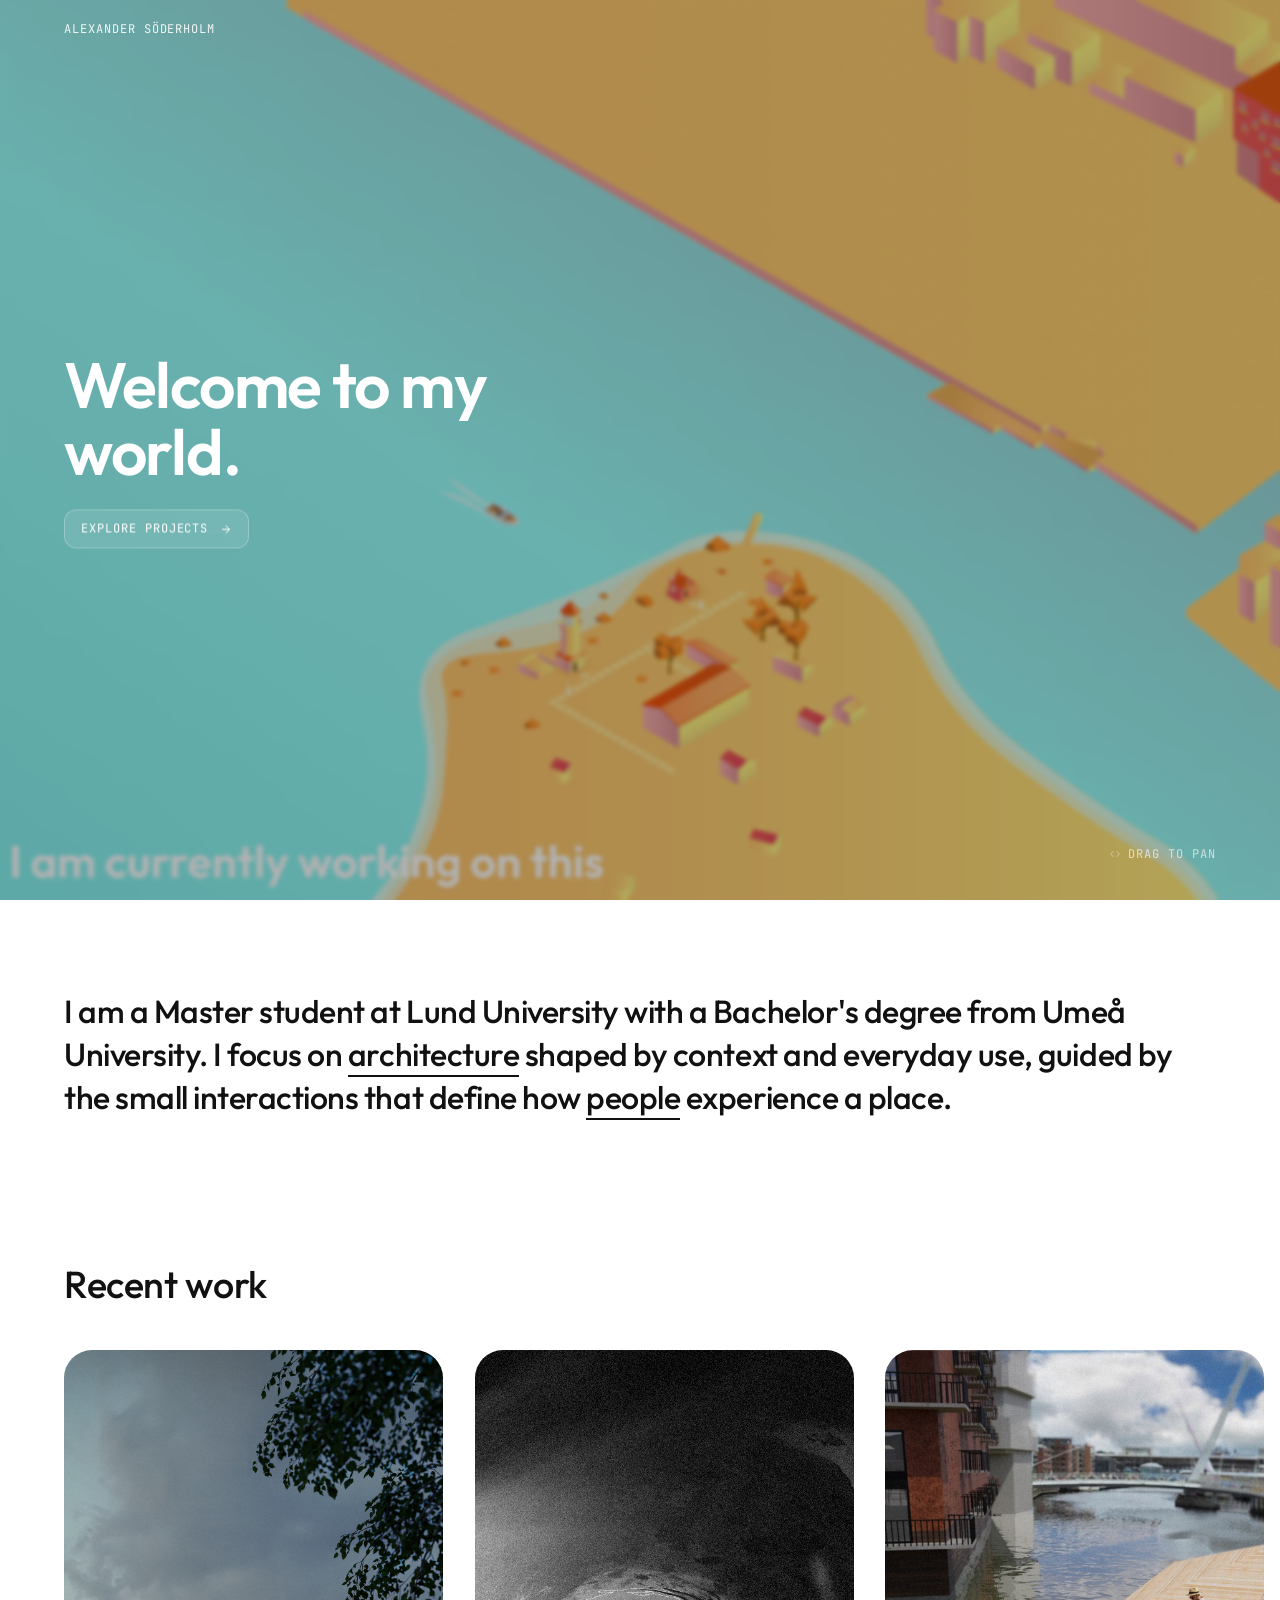
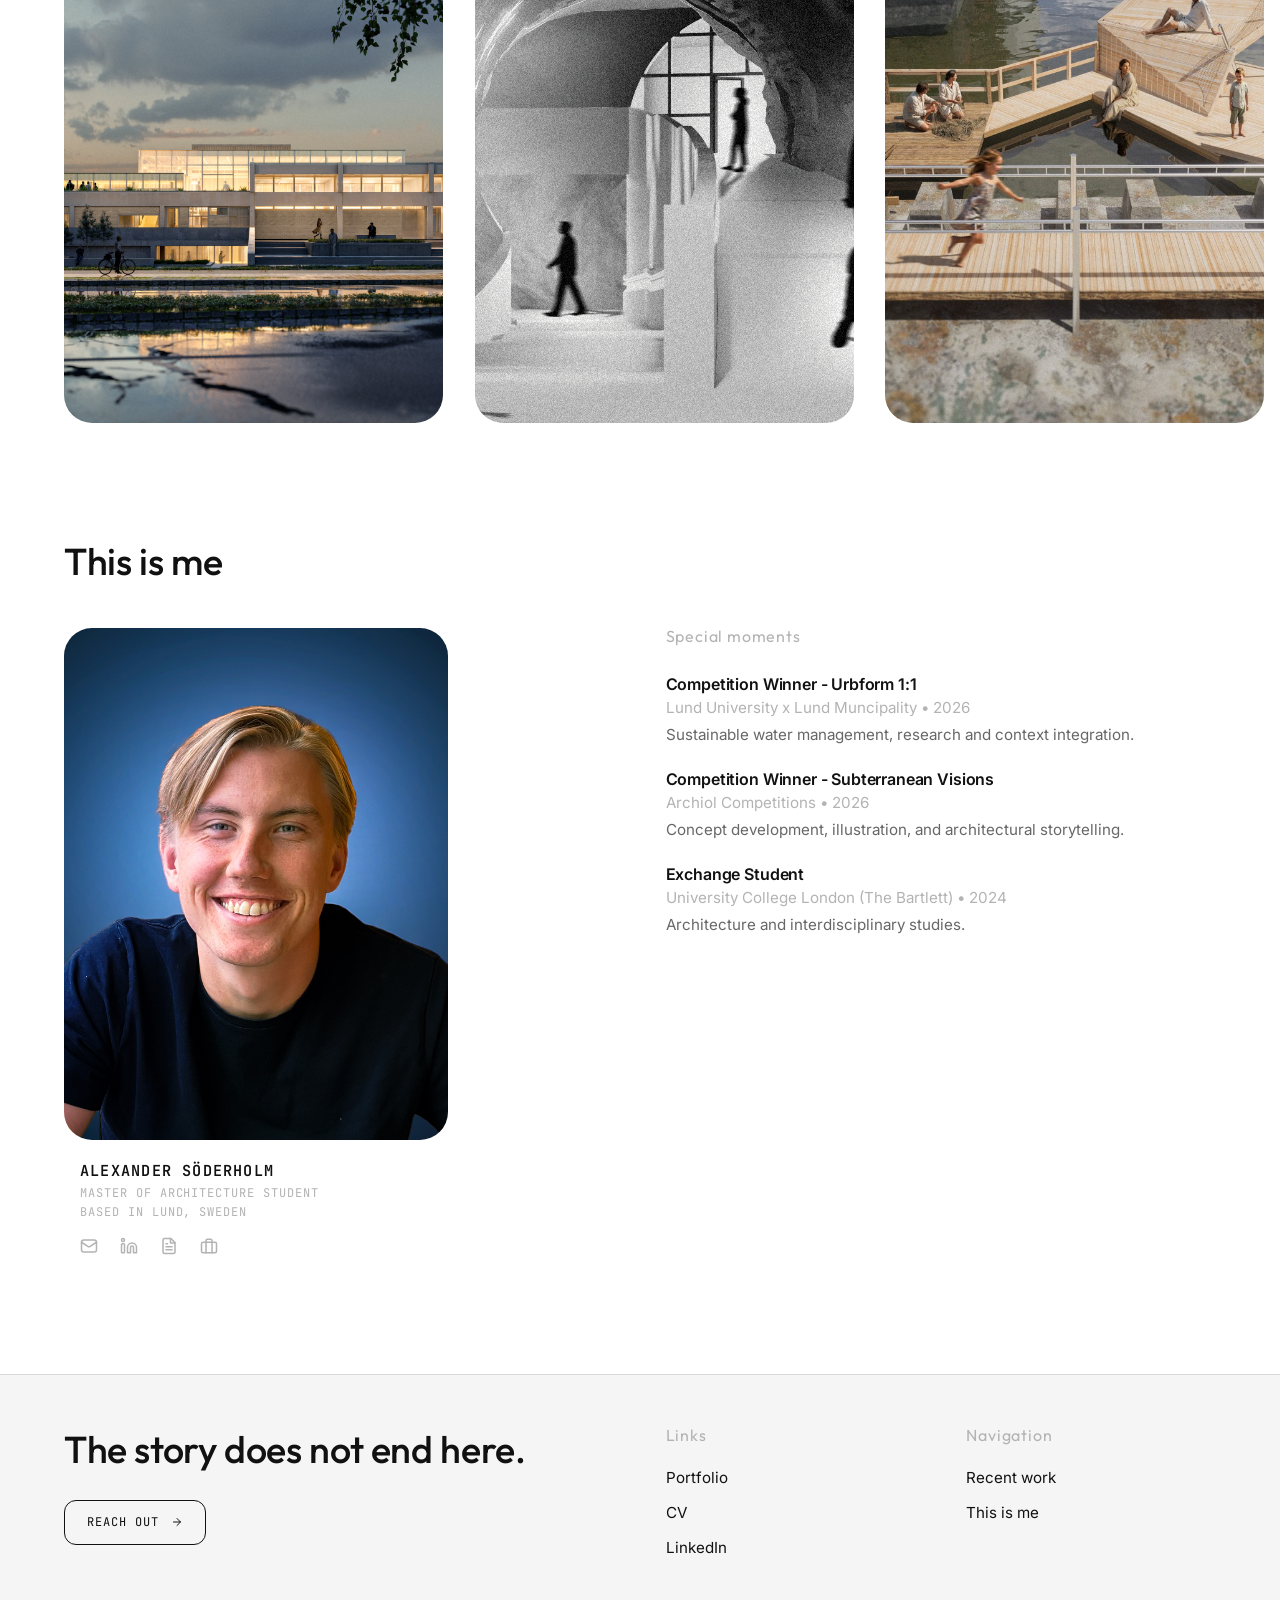
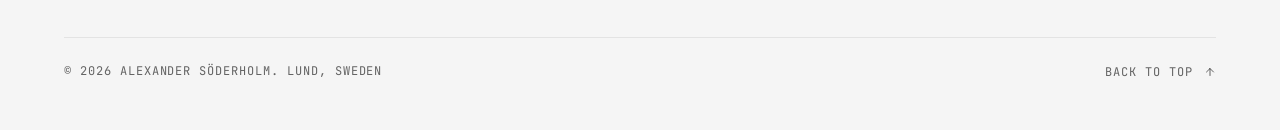
==== commit 5124a3dd: "Update index.html" ====
--- a/index.html
+++ b/index.html
@@ -32,9 +32,9 @@
 
     <div class="viewport-wrapper">
         <div class="hero-track">
-            <div class="hero-tile"><img src="images/axo-world.png" alt="Hero Illustration" draggable="false" /></div>
-            <div class="hero-tile"><img src="images/axo-world.png" alt="Hero Illustration" draggable="false" /></div>
-            <div class="hero-tile"><img src="images/axo-world.png" alt="Hero Illustration" draggable="false" /></div>
+            <div class="hero-tile"><img src="images/axo-world-day.png" alt="Hero Illustration" draggable="false" /></div>
+            <div class="hero-tile"><img src="images/axo-world-day.png" alt="Hero Illustration" draggable="false" /></div>
+            <div class="hero-tile"><img src="images/axo-world-day.png" alt="Hero Illustration" draggable="false" /></div>
         </div>
 
         <div class="hero-content">
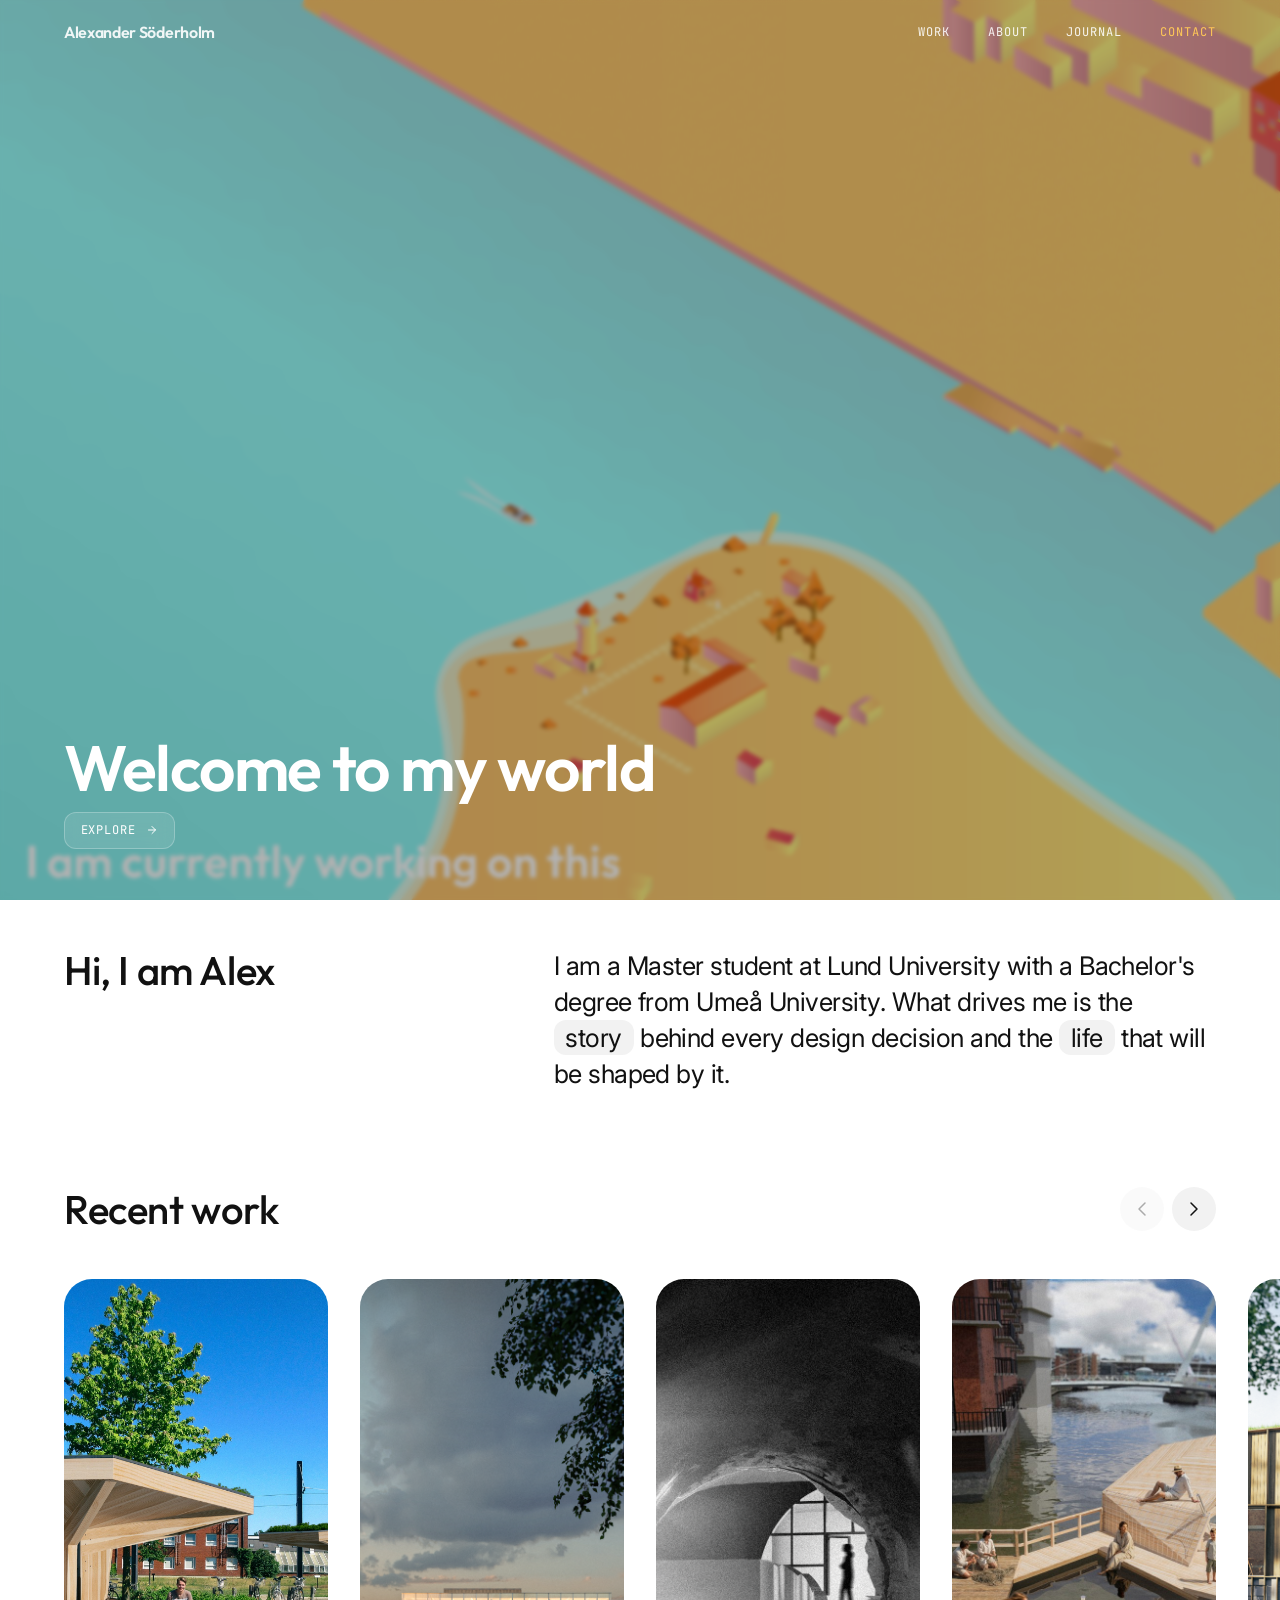
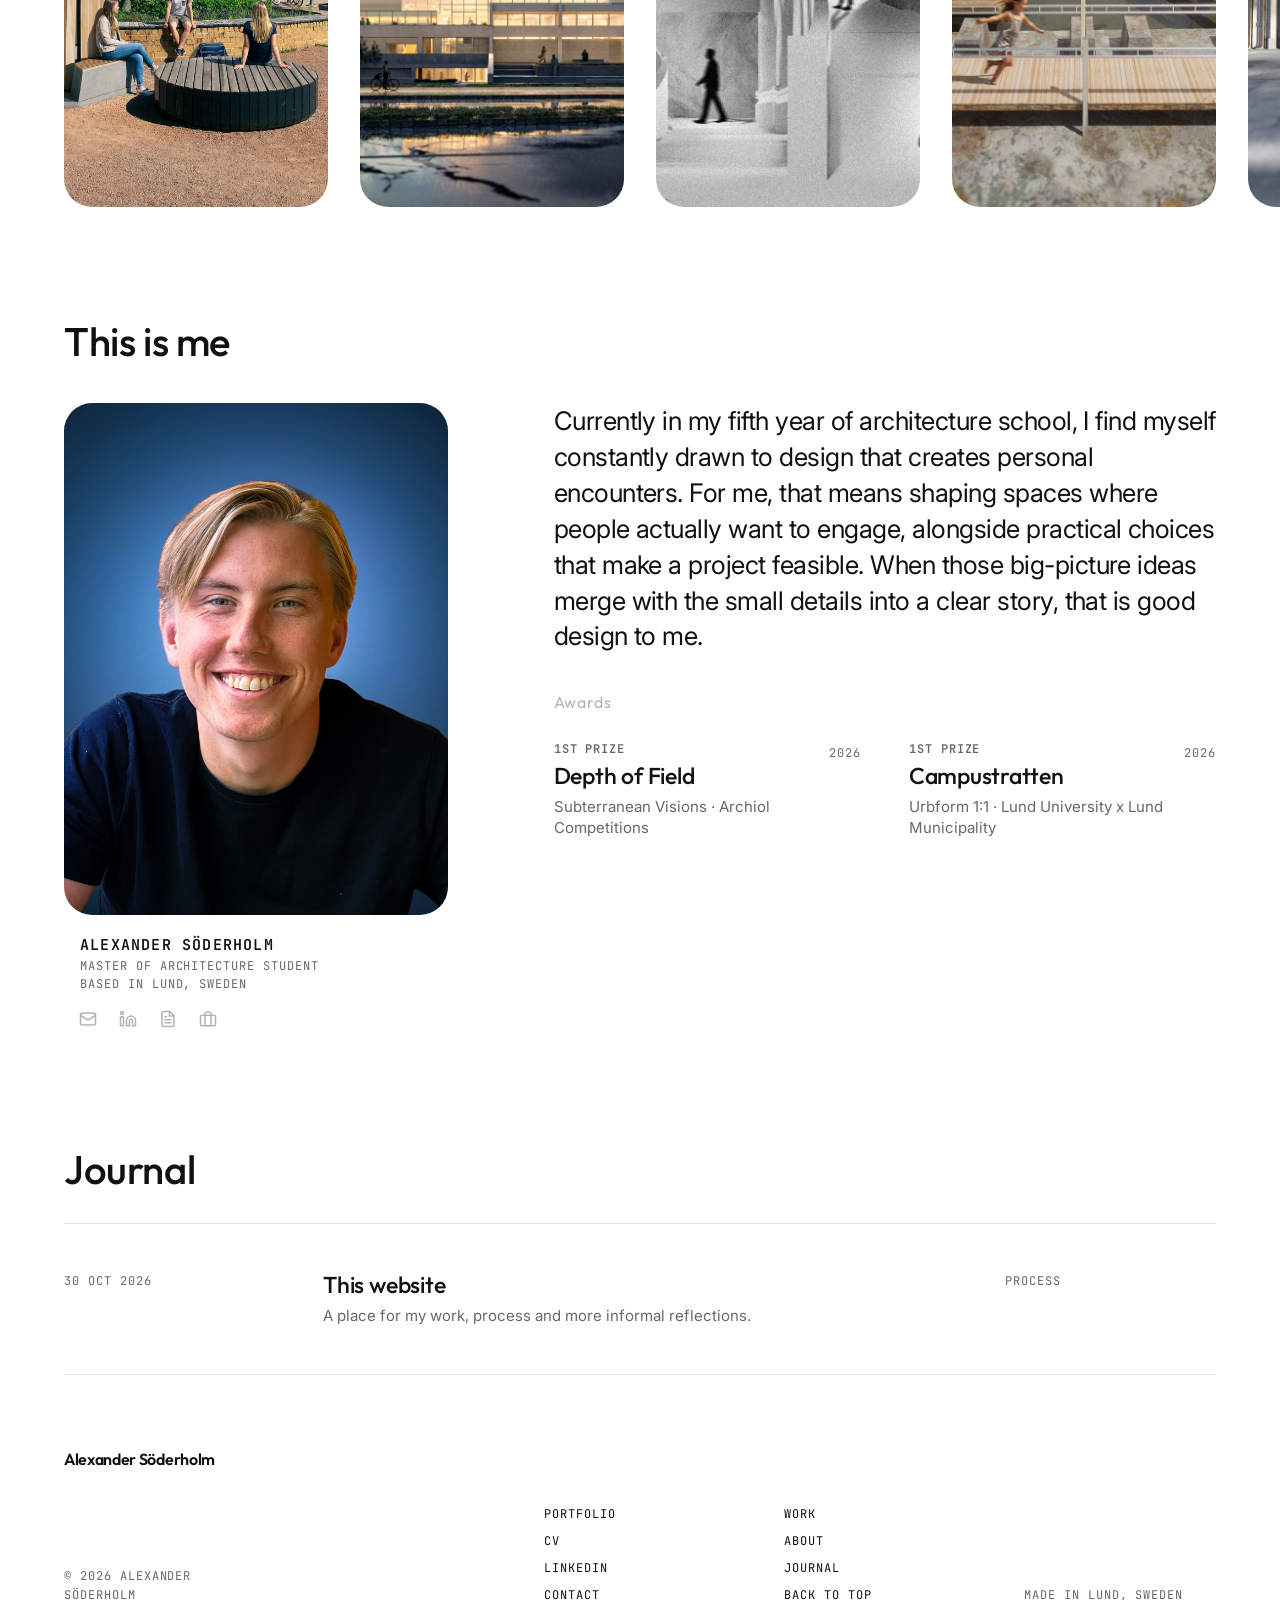
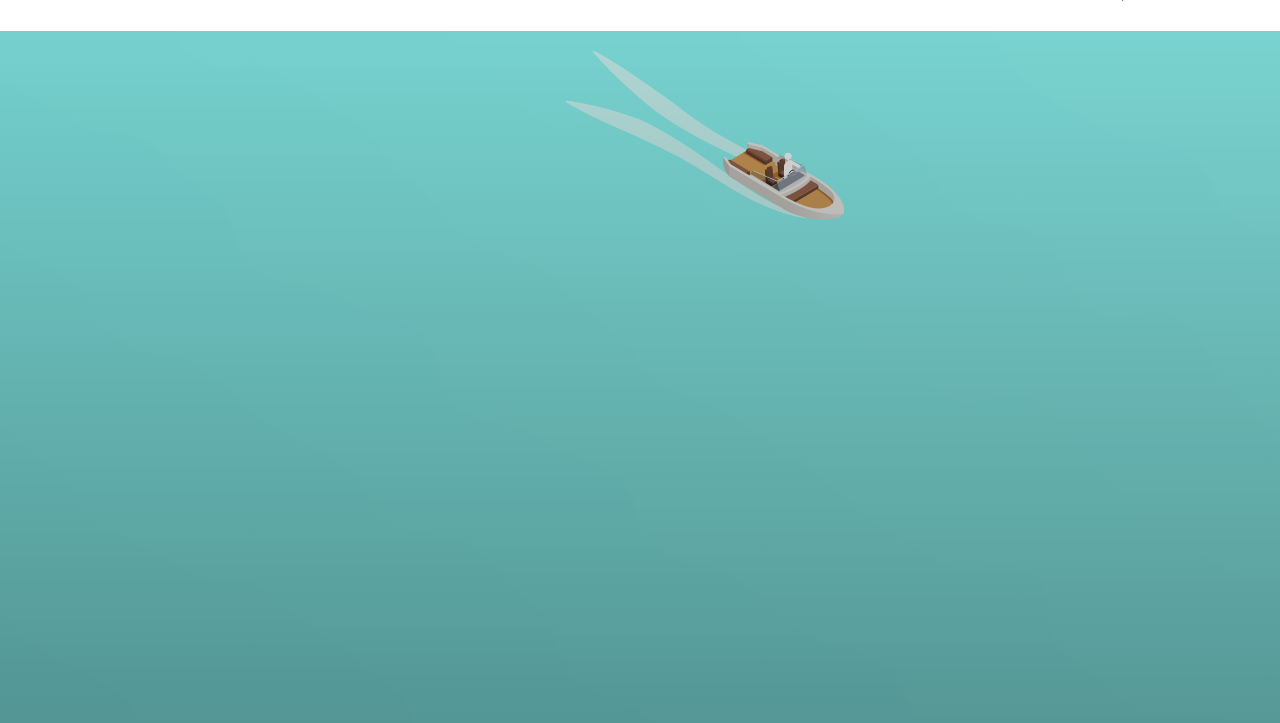
==== commit 198351c0: "Update fmt.Println message from 'Hello' to 'Goodbye'" ====
--- a/index.html
+++ b/index.html
@@ -3,13 +3,26 @@
 
 <head>
     <meta charset="UTF-8">
-    <meta name="viewport" content="width=device-width, initial-scale=1.0", viewport-fit=cover">
+    <meta name="viewport" content="width=device-width, initial-scale=1.0, viewport-fit=cover">
     <meta name="theme-color" id="theme-color" content="#000000">
     <title>Alexander Söderholm</title>
-
+    <style>
+        @view-transition {
+            navigation: auto;
+        }
+    </style>
+
+    <script>
+        const shouldPlayIntro = !window.location.hash && !window.sessionStorage.getItem('introPlayed');
+        document.documentElement.classList.add(shouldPlayIntro ? 'play-intro' : 'skip-intro');
+        if (shouldPlayIntro) {
+            document.getElementById('theme-color').setAttribute('content', '#000000');
+        }
+    </script>
     <script src="js/script.js" defer></script>
-
-    <link rel="preload" href="images/hero1.1.jpg" as="image">
+    <script src="js/mobile-menu.js" defer></script>
+
+    <link rel="preload" href="images/axo-world-day.png" as="image">
     <link rel="stylesheet" href="css/global.css">
     <link rel="stylesheet" href="css/styles.css">
     <!-- Preconnect to font providers for performance -->
@@ -18,16 +31,35 @@
     <link href="https://fonts.googleapis.com/css2?family=Inter:ital,opsz,wght@0,14..32,100..900;1,14..32,100..900&family=JetBrains+Mono:ital,wght@0,100..800;1,100..800&family=Outfit:wght@100..900&display=swap" rel="stylesheet">
 </head>
 
-<body class="skip-intro">
+<body>
 
 <!-- INTRO SKY PANEL -->
 <div id="intro">
-    <div id="intro-name">Alexander<br>Söderholm</div>
+    <div id="intro-name" role="img" aria-label="Alexander Söderholm">
+        <span class="intro-name-word" aria-hidden="true"><span style="--letter-index: 0">A</span><span style="--letter-index: 1">l</span><span style="--letter-index: 2">e</span><span style="--letter-index: 3">x</span><span style="--letter-index: 4">a</span><span style="--letter-index: 5">n</span><span style="--letter-index: 6">d</span><span style="--letter-index: 7">e</span><span style="--letter-index: 8">r</span></span>
+        <br aria-hidden="true">
+        <span class="intro-name-word" aria-hidden="true"><span style="--letter-index: 9">S</span><span style="--letter-index: 10">ö</span><span style="--letter-index: 11">d</span><span style="--letter-index: 12">e</span><span style="--letter-index: 13">r</span><span style="--letter-index: 14">h</span><span style="--letter-index: 15">o</span><span style="--letter-index: 16">l</span><span style="--letter-index: 17">m</span></span>
+    </div>
 </div>
 
-<section class="hero">
+<section class="hero" id="hero">
     <header class="site-header">
         <a href="#" class="brand-wordmark">Alexander Söderholm</a>
+        <nav class="site-nav desktop-site-nav" aria-label="Main navigation">
+            <a href="#projects">Work</a>
+            <a href="#profile">About</a>
+            <a href="#journal">Journal</a>
+            <a class="contact-nav-link" href="mailto:soderholm.alexander@gmail.com">Contact</a>
+        </nav>
+        <details class="site-menu">
+            <summary class="menu-button">Menu</summary>
+            <nav class="site-nav" aria-label="Main navigation">
+                <a href="#projects">Work</a>
+                <a href="#profile">About</a>
+                <a href="#journal">Journal</a>
+                <a class="contact-nav-link" href="mailto:soderholm.alexander@gmail.com">Contact</a>
+            </nav>
+        </details>
     </header>
 
     <div class="viewport-wrapper">
@@ -38,9 +70,9 @@
         </div>
 
         <div class="hero-content">
-            <h1 class="hero-title">Welcome to my world.</h1>
-            <a href="#projects" class="hero-tag button-pill">
-                Explore projects 
+            <h1 class="hero-title">Welcome to my world</h1>
+            <a href="#hero" class="hero-tag button-pill">
+                Explore 
                 <svg viewBox="0 0 24 24" fill="none" stroke="currentColor" stroke-width="2" width="1em" height="1em" style="vertical-align: -0.125em; margin-left: 0.35rem;">
                     <path d="M5 12h14M12 5l7 7-7 7" stroke-linecap="round" stroke-linejoin="round"/>
                 </svg>
@@ -58,42 +90,64 @@
     </div>
 </section>
 
+
 <!-- HERO 2 -->
 <section class="hero-2">
-    <div class="container">
-        <p class="hero-2-text">
-            I am a Master student at Lund University with a Bachelor's degree from Umeå University. I focus on <a href="#projects">architecture</a> shaped by context and everyday use, guided by the small interactions that define how <a href="#profile">people</a> experience a place.
-        </p>
+    <div class="container hero-2-grid">
+        <div class="hero-2-intro">
+            <h2 class="section-title">Hi, I am Alex</h2>
+        </div>
+        <div class="hero-2-main">
+            <p class="hero-2-text intro-statement">
+               I am a Master student at Lund University with a Bachelor's degree from Umeå University. What drives me is the <a href="#projects">story</a> behind every design decision and the <a href="#profile">life</a> that will be shaped by it.
+            </p>
+        </div>
     </div>
 </section>
 
 <section id="projects" class="projects">
-    <div class="container">
+    <div class="container projects-header">
         <h2 class="section-title">Recent work</h2>
+        <div class="projects-paddles" aria-label="Project gallery controls">
+            <button class="projects-paddle projects-paddle-left" aria-label="Previous project" disabled>
+                <svg width="24" height="24" viewBox="0 0 24 24" fill="none" stroke="currentColor" stroke-width="1.5" aria-hidden="true">
+                    <path d="M15 18l-6-6 6-6" stroke-linecap="round" stroke-linejoin="round"/>
+                </svg>
+            </button>
+            <button class="projects-paddle projects-paddle-right" aria-label="Next project">
+                <svg width="24" height="24" viewBox="0 0 24 24" fill="none" stroke="currentColor" stroke-width="1.5" aria-hidden="true">
+                    <path d="M9 18l6-6-6-6" stroke-linecap="round" stroke-linejoin="round"/>
+                </svg>
+            </button>
+        </div>
     </div>
     <div class="projects-gallery-container">    
-
-        <button class="projects-paddle projects-paddle-left" aria-label="Previous Project">
-            <svg width="24" height="24" viewBox="0 0 24 24" fill="none" stroke="currentColor" stroke-width="1.5">
-                <path d="M15 18l-6-6 6-6" stroke-linecap="round" stroke-linejoin="round"/>
-            </svg>
-        </button>
-
-        <button class="projects-paddle projects-paddle-right" aria-label="Next Project">
-            <svg width="24" height="24" viewBox="0 0 24 24" fill="none" stroke="currentColor" stroke-width="1.5">
-                <path d="M9 18l6-6-6-6" stroke-linecap="round" stroke-linejoin="round"/>
-            </svg>
-        </button>
-
         <div class="projects-track-wrapper">
             <div class="projects-track">
 
+                <!-- CAMPUSSTRATTEN -->
+                <article class="project-card" id="campustratten">
+                    <div class="project-card-inner">
+                        <a class="project-card-media" href="projects/campustratten.html">
+                            <span class="project-badge new">New</span>
+                            <img style="view-transition-name: project-campustratten-image;" src="images/project-gallery/campustratten.jpg" alt="Campustratten">
+                        </a>
+                        <div class="project-card-info">
+                            <h3 class="project-card-title">Campustratten</h3>
+                            <div class="project-card-details">
+                                <span>2026</span>
+                                <span>Competition</span>
+                                <span>Sustainable urban furniture</span>
+                            </div>
+                        </div>
+                    </div>
+                </article>
+
                 <!-- LEVEL -->
                 <article class="project-card" id="level">
                     <div class="project-card-inner">
                         <a class="project-card-media" href="projects/level.html">
-                            <span class="project-badge new">New</span>
-                            <img src="images/project-gallery/level.png" alt="Level">
+                            <img style="view-transition-name: project-level-image;" src="images/project-gallery/level.png" alt="Level">
                         </a>
                         <div class="project-card-info">
                             <h3 class="project-card-title">Level</h3>
@@ -110,7 +164,7 @@
                 <article class="project-card" id="depth-of-field">
                     <div class="project-card-inner">
                         <a class="project-card-media" href="projects/depth-of-field.html">
-                            <img src="images/project-gallery/depth-of-field.png" alt="Depth of Field">
+                            <img style="view-transition-name: project-depth-of-field-image;" src="images/project-gallery/depth-of-field.png" alt="Depth of Field">
                         </a>
                         <div class="project-card-info">
                             <h3 class="project-card-title">Depth of Field</h3>
@@ -127,7 +181,7 @@
                 <article class="project-card" id="the-mussel">
                     <div class="project-card-inner">
                         <a class="project-card-media" href="projects/the-mussel.html">
-                            <img src="images/project-gallery/the-mussel.jpg" alt="The Mussel">
+                            <img style="view-transition-name: project-the-mussel-image;" src="images/project-gallery/the-mussel.jpg" alt="The Mussel">
                         </a>
                         <div class="project-card-info">
                             <h3 class="project-card-title">The Mussel</h3>
@@ -144,7 +198,7 @@
                 <article class="project-card" id="hideout">
                     <div class="project-card-inner">
                         <a class="project-card-media" href="projects/hideout.html">
-                            <img src="images/project-gallery/hideout.png" alt="Hideout">
+                            <img style="view-transition-name: project-hideout-image;" src="images/project-gallery/hideout.png" alt="Hideout">
                         </a>
                         <div class="project-card-info">
                             <h3 class="project-card-title">Hideout</h3>
@@ -167,8 +221,7 @@
                         <div class="project-card-info">
                             <h3 class="project-card-title">Welcome to UCL</h3>
                             <div class="project-card-details">
-                                <span>2024</span>
-                                <span>Academic</span>
+                                <span>2024 Academic</span>
                                 <span>Green infrastructure</span>
                             </div>
                         </div>
@@ -180,7 +233,7 @@
                     <div class="project-card-inner">
                         <a class="project-card-media is-disabled" href="projects/one-night-getaway.html">
                             <span class="project-badge construction">Under construction</span>
-                            <img src="images/project-gallery/one-nigth-getaway.jpg" alt="One Night Getaway">
+                            <img src="images/project-gallery/one-night-getaway.jpg" alt="One Night Getaway">
                         </a>
                         <div class="project-card-info">
                             <h3 class="project-card-title">One Night Getaway</h3>
@@ -222,8 +275,8 @@
         
         <div class="profile-grid">
 
-            <!-- LEFT COLUMN: PORTRAIT & BADGE -->
-            <div class="profile-portrait-block">
+            <!-- PORTRAIT & CONTACT -->
+            <div class="profile-contact-block">
                 <img src="images/portrait.jpg" alt="Alexander Söderholm" class="profile-portrait">
                 <div class="profile-identity">
                     <span class="identity-name">Alexander Söderholm</span>
@@ -232,138 +285,127 @@
                 </div>
                 
                 <!-- ACTION ICON BUTTONS -->
-            <div class="profile-actions">
-                <!-- Email Button -->
-                <a href="mailto:soderholm.alexander@gmail.com" target="_blank" rel="noopener" class="profile-action-btn" aria-label="Email" title="Email">
-                    <svg width="18" height="18" viewBox="0 0 24 24" fill="none" stroke="currentColor" stroke-width="2" stroke-linecap="round" stroke-linejoin="round">
-                        <rect x="2" y="4" width="20" height="16" rx="3"></rect>
-                        <path d="m22 7-8.97 5.7a1.94 1.94 0 0 1-2.06 0L2 7"></path>
-                    </svg>
-                </a>
-
-                <!-- LinkedIn Button -->
-                <a href="https://www.linkedin.com/in/alexander-soderholm" target="_blank" rel="noopener" class="profile-action-btn" aria-label="LinkedIn" title="LinkedIn">
-                    <svg width="18" height="18" viewBox="0 0 24 24" fill="none" stroke="currentColor" stroke-width="2" stroke-linecap="round" stroke-linejoin="round">
-                        <path d="M16 8a6 6 0 0 1 6 6v7h-4v-7a2 2 0 0 0-2-2 2 2 0 0 0-2 2v7h-4v-7a6 6 0 0 1 6-6z"></path>
-                        <rect x="2" y="9" width="4" height="12" rx="1"></rect>
-                        <circle cx="4" cy="4" r="2"></circle>
-                    </svg>
-                </a>
-
-                <!-- CV Download Button -->
-                <a href="images/pdf/Alexander-Söderholm_CV.pdf" target="_blank" rel="noopener" class="profile-action-btn" aria-label="CV" title="CV">
-                    <svg width="18" height="18" viewBox="0 0 24 24" fill="none" stroke="currentColor" stroke-width="2" stroke-linecap="round" stroke-linejoin="round">
-                        <path d="M14.5 2H6a2 2 0 0 0-2 2v16a2 2 0 0 0 2 2h12a2 2 0 0 0 2-2V7.5L14.5 2z"></path>
-                        <polyline points="14 2 14 8 20 8"></polyline>
-                        <line x1="16" y1="13" x2="8" y2="13"></line>
-                        <line x1="16" y1="17" x2="8" y2="17"></line>
-                        <line x1="10" y1="9" x2="8" y2="9"></line>
-                    </svg>
-                </a>
-
-                <!-- Portfolio Download Button -->
-                <a href="images/pdf/Alexander-Söderholm_Portfolio-2026.pdf" target="_blank" rel="noopener" class="profile-action-btn" aria-label="Portfolio" title="Portfolio">
-                    <svg width="18" height="18" viewBox="0 0 24 24" fill="none" stroke="currentColor" stroke-width="2" stroke-linecap="round" stroke-linejoin="round">
-                        <rect x="2" y="7" width="20" height="14" rx="2" ry="2"></rect>
-                        <path d="M16 21V5a2 2 0 0 0-2-2h-4a2 2 0 0 0-2 2v16"></path>
-                    </svg>
-                </a>
+                <div class="profile-actions">
+                    <a href="mailto:soderholm.alexander@gmail.com" target="_blank" rel="noopener" class="profile-action-btn" aria-label="Email" title="Email">
+                        <svg width="18" height="18" viewBox="0 0 24 24" fill="none" stroke="currentColor" stroke-width="2" stroke-linecap="round" stroke-linejoin="round">
+                            <rect x="2" y="4" width="20" height="16" rx="3"></rect>
+                            <path d="m22 7-8.97 5.7a1.94 1.94 0 0 1-2.06 0L2 7"></path>
+                        </svg>
+                    </a>
+                    <a href="https://www.linkedin.com/in/alexander-soderholm" target="_blank" rel="noopener" class="profile-action-btn" aria-label="LinkedIn" title="LinkedIn">
+                        <svg width="18" height="18" viewBox="0 0 24 24" fill="none" stroke="currentColor" stroke-width="2" stroke-linecap="round" stroke-linejoin="round">
+                            <path d="M16 8a6 6 0 0 1 6 6v7h-4v-7a2 2 0 0 0-2-2 2 2 0 0 0-2 2v7h-4v-7a6 6 0 0 1 6-6z"></path>
+                            <rect x="2" y="9" width="4" height="12" rx="1"></rect>
+                            <circle cx="4" cy="4" r="2"></circle>
+                        </svg>
+                    </a>
+                    <a href="images/pdf/Alexander-Söderholm_CV.pdf" target="_blank" rel="noopener" class="profile-action-btn" aria-label="CV" title="CV">
+                        <svg width="18" height="18" viewBox="0 0 24 24" fill="none" stroke="currentColor" stroke-width="2" stroke-linecap="round" stroke-linejoin="round">
+                            <path d="M14.5 2H6a2 2 0 0 0-2 2v16a2 2 0 0 0 2 2h12a2 2 0 0 0 2-2V7.5L14.5 2z"></path>
+                            <polyline points="14 2 14 8 20 8"></polyline>
+                            <line x1="16" y1="13" x2="8" y2="13"></line>
+                            <line x1="16" y1="17" x2="8" y2="17"></line>
+                            <line x1="10" y1="9" x2="8" y2="9"></line>
+                        </svg>
+                    </a>
+                    <a href="images/pdf/Alexander-Söderholm_Portfolio-2026.pdf" target="_blank" rel="noopener" class="profile-action-btn" aria-label="Portfolio" title="Portfolio">
+                        <svg width="18" height="18" viewBox="0 0 24 24" fill="none" stroke="currentColor" stroke-width="2" stroke-linecap="round" stroke-linejoin="round">
+                            <rect x="2" y="7" width="20" height="14" rx="2" ry="2"></rect>
+                            <path d="M16 21V5a2 2 0 0 0-2-2h-4a2 2 0 0 0-2 2v16"></path>
+                        </svg>
+                    </a>
+                </div>
             </div>
+
+            <div class="profile-info-block">
+                <p class="profile-intro intro-statement">
+                    Currently in my fifth year of architecture school, I find myself constantly drawn to design that creates personal encounters. For me, that means shaping spaces where people actually want to engage, alongside practical choices that make a project feasible. When those big-picture ideas merge with the small details into a clear story, that is good design to me.
+                </p>
+                <section class="profile-section" aria-labelledby="profile-awards-title">
+                    <h3 class="section-label" id="profile-awards-title">Awards</h3>
+                    <div class="profile-awards-grid">
+                        <article class="profile-award">
+                            <div class="profile-award-heading">
+                                <div class="profile-award-heading-content">
+                                    <span class="journal-entry-category profile-award-rank">1st Prize</span>
+                                    <h4 class="journal-entry-title profile-award-title">Depth of Field</h4>
+                                </div>
+                                <time class="journal-entry-date profile-award-year" datetime="2026">2026</time>
+                            </div>
+                            <p class="journal-entry-subtitle profile-award-detail">Subterranean Visions · Archiol Competitions</p>
+                        </article>
+                        <article class="profile-award">
+                            <div class="profile-award-heading">
+                                <div class="profile-award-heading-content">
+                                    <span class="journal-entry-category profile-award-rank">1st Prize</span>
+                                    <h4 class="journal-entry-title profile-award-title">Campustratten</h4>
+                                </div>
+                                <time class="journal-entry-date profile-award-year" datetime="2026">2026</time>
+                            </div>
+                            <p class="journal-entry-subtitle profile-award-detail">Urbform 1:1 · Lund University x Lund Municipality</p>
+                        </article>
+                    </div>
+                </section>
             </div>
-            
-            <!-- RIGHT COLUMN: CONTENT -->
-            <div class="profile-info-block">
-
-                <!-- MERITS -->
-                <div class="profile-section">
-                    <h3 class="section-label">Special moments</h3>
-
-                    <div class="profile-entry">
-                        <span class="entry-title">Competition Winner - Urbform 1:1</span>
-                        <span class="entry-sub">Lund University x Lund Muncipality • 2026</span>
-                        <p class="entry-desc">Sustainable water management, research and context integration.</p>
-                    </div>
-                    
-                    <div class="profile-entry">
-                        <span class="entry-title">Competition Winner - Subterranean Visions</span>
-                        <span class="entry-sub">Archiol Competitions • 2026</span>
-                        <p class="entry-desc">Concept development, illustration, and architectural storytelling.</p>
-                    </div>
-                    
-                    <div class="profile-entry">
-                        <span class="entry-title">Exchange Student</span>
-                        <span class="entry-sub">University College London (The Bartlett) • 2024</span>
-                        <p class="entry-desc">Architecture and interdisciplinary studies.</p>
-                    </div>
-
+
+        </div>
+
+    </div>
+</section>
+
+<section class="project-problem container" id="journal">
+    <header class="problem-header">
+        <h2 class="section-title">Journal</h2>
+    </header>
+
+    <div class="journal-entry-list">
+        <article class="journal-entry">
+            <a class="journal-entry-link" href="journal/this-website.html">
+                <time class="journal-entry-date" datetime="2026-10-30">30 Oct 2026</time>
+                <div class="journal-entry-content">
+                    <h3 class="journal-entry-title">This website</h3>
+                    <p class="journal-entry-subtitle">A place for my work, process and more informal reflections.</p>
                 </div>
-
-            </div>
-
-        </div>
-
-    </div>
-</section>
-
-<footer class="site-footer">
-  <div class="container">
-    <div class="footer-main">
-        <div class="footer-left">
-            <h2 class="section-title">The story does not end here.</h2>
-            <a href="mailto:soderholm.alexander@gmail.com" class="footer-button button-pill">
-                Reach out 
-                <svg viewBox="0 0 24 24" fill="none" stroke="currentColor" stroke-width="2" width="1em" height="1em" style="vertical-align: -0.125em; margin-left: 0.35rem;">
-                    <path d="M5 12h14M12 5l7 7-7 7" stroke-linecap="round" stroke-linejoin="round"/>
-                </svg>
+                <span class="journal-entry-category">Process</span>
             </a>
-        </div>
-
-        <div class="footer-right">
-
-        <div class="footer-segment">
-          <span class="section-label">Links</span>
-          <ul class="footer-links">
-            <li>
-              <a href="images/pdf/Alexander-Söderholm_Portfolio-2026.pdf" target="_blank" rel="noopener">
-                Portfolio
-              </a>
-            </li>
-            <li>
-              <a href="images/pdf/Alexander-Söderholm_CV.pdf" target="_blank" rel="noopener">
-                CV
-              </a>
-            </li>
-            <li>
-              <a href="https://www.linkedin.com/in/alexander-soderholm" target="_blank" rel="noopener">
-                LinkedIn
-              </a>
-            </li>
-          </ul>
-        </div>
-
-        <div class="footer-segment">
-          <span class="section-label">Navigation</span>
-          <ul class="footer-links">
-            <li><a href="#projects">Recent work</a></li>
-            <li><a href="#profile">This is me</a></li>
-          </ul>
-        </div>
-    </div>
-    </div>
-
-    <!-- Bottom Bar -->
-    <div class="footer-bottom">
-      <span>&copy; 2026 Alexander Söderholm. Lund, Sweden</span>
-        <button onclick="window.scrollTo({top: 0, behavior: 'smooth'})" class="back-to-top">
-            Back to Top 
-            <svg viewBox="0 0 24 24" fill="none" stroke="currentColor" stroke-width="2" width="1em" height="1em" style="vertical-align: -0.125em; margin-left: 0.35rem;">
-                <path d="M12 19V5M5 12l7-7 7 7" stroke-linecap="round" stroke-linejoin="round"/>
+        </article>
+
+    </div>
+</section>
+
+<footer class="project-footer">
+    <div class="project-footer-inner">
+        <a class="brand-wordmark" href="#hero">Alexander Söderholm</a>
+        <p class="project-footer-copyright">&copy; 2026 Alexander Söderholm</p>
+        <span class="project-footer-empty" aria-hidden="true"></span>
+        <nav class="project-footer-links" aria-label="External links">
+            <a href="images/pdf/Alexander-Söderholm_Portfolio-2026.pdf" target="_blank" rel="noopener">Portfolio</a>
+            <a href="images/pdf/Alexander-Söderholm_CV.pdf" target="_blank" rel="noopener">CV</a>
+            <a href="https://www.linkedin.com/in/alexander-soderholm" target="_blank" rel="noopener">LinkedIn</a>
+            <a href="mailto:soderholm.alexander@gmail.com">Contact</a>
+        </nav>
+        <nav class="project-footer-nav" aria-label="Site navigation">
+            <a href="#projects">Work</a>
+            <a href="#profile">About</a>
+            <a href="#journal">Journal</a>
+            <a href="#hero">Back to top</a>
+        </nav>
+        <p class="project-footer-location">Made in Lund, Sweden</p>
+    </div>
+</footer>
+
+<section class="project-next-link home-end-link" aria-labelledby="home-end-title">
+    <img class="project-next-image" src="images/reachout.png" alt="" aria-hidden="true">
+    <div class="project-next-link-inner">
+        <h2 class="home-end-title" id="home-end-title">The story does not end here.</h2>
+        <a class="project-end-contact button-pill" href="mailto:soderholm.alexander@gmail.com">
+            Reach out
+            <svg viewBox="0 0 24 24" fill="none" stroke="currentColor" stroke-width="2" width="1em" height="1em" aria-hidden="true">
+                <path d="M5 12h14M12 5l7 7-7 7" stroke-linecap="round" stroke-linejoin="round"/>
             </svg>
-        </button>
-    </div>
-  </div>
-</footer>
-
-<div class="page-transition-overlay" id="page-overlay"></div>
+        </a>
+    </div>
+</section>
+
 </body>
 </html>
--- a/css/global.css
+++ b/css/global.css
@@ -1,23 +1,70 @@
-/* =========================================================
-   PAGE TRANSITION OVERLAY
-========================================================== */
-.page-transition-overlay {
-    position: fixed;
-    inset: 0;
-    background-color: #ffffff;
-    z-index: 99999;
-    pointer-events: none;
-    opacity: 0;
-    transition: opacity 0.22s ease-in-out;
-}
-
-/* Opaque state when fading out/in */
-body.is-transitioning .page-transition-overlay {
-    opacity: 1;
-    pointer-events: auto;
-}
-
-/* ==========================================================================
+html {
+  background: #ffffff;
+}
+
+::view-transition-group(root) {
+  animation: none;
+}
+
+::view-transition-old(root),
+::view-transition-new(root) {
+  animation: none;
+}
+
+.project-transition-image--level {
+  view-transition-name: project-level-image;
+}
+
+.project-transition-image--depth-of-field {
+  view-transition-name: project-depth-of-field-image;
+}
+
+.project-transition-image--the-mussel {
+  view-transition-name: project-the-mussel-image;
+}
+
+.project-transition-image--hideout {
+  view-transition-name: project-hideout-image;
+}
+
+.project-transition-image--campustratten {
+  view-transition-name: project-campustratten-image;
+}
+
+::view-transition-group(project-level-image),
+::view-transition-group(project-depth-of-field-image),
+::view-transition-group(project-the-mussel-image),
+::view-transition-group(project-hideout-image),
+::view-transition-group(project-campustratten-image) {
+  animation-duration: 650ms;
+  animation-timing-function: cubic-bezier(0.16, 1, 0.3, 1);
+}
+
+::view-transition-old(project-level-image),
+::view-transition-new(project-level-image),
+::view-transition-old(project-depth-of-field-image),
+::view-transition-new(project-depth-of-field-image),
+::view-transition-old(project-the-mussel-image),
+::view-transition-new(project-the-mussel-image),
+::view-transition-old(project-hideout-image),
+::view-transition-new(project-hideout-image),
+::view-transition-old(project-campustratten-image),
+::view-transition-new(project-campustratten-image) {
+  object-fit: cover;
+}
+
+@media (prefers-reduced-motion: reduce) {
+  ::view-transition-group(project-level-image),
+  ::view-transition-group(project-depth-of-field-image),
+  ::view-transition-group(project-the-mussel-image),
+  ::view-transition-group(project-hideout-image),
+  ::view-transition-group(project-campustratten-image) {
+    animation-duration: 1ms;
+    animation-delay: 0ms;
+  }
+}
+
+/* ========================================================================== 
    GLOBAL TYPOGRAPHY AND LAYOUT SYSTEM
    ========================================================================== */
 
@@ -27,28 +74,45 @@
   --font-body: 'Inter', sans-serif;
   --font-mono: 'JetBrains Mono', monospace;
 
-  /* Fluid type scale */
-  --fs-xxl: clamp(3.0rem, 5vw, 5rem);
-  --fs-xl: clamp(1.7rem, 3.2vw, 2.35rem);
-  --fs-lg: clamp(1.2rem, 2.2vw, 1.55rem);
+  /* Responsive type scale */
+  --fs-xxl: clamp(2.5rem, 5vw, 4.5rem);
+  --fs-xl: clamp(1.75rem, 3.2vw, 2.5rem);
+  --fs-lg: clamp(1.125rem, 1.8vw, 1.5rem);
+  --fs-intro: clamp(1.25rem, 2vw, 1.75rem);
   --fs-md: 1rem;
-  --fs-sm: 0.95rem;
+  --fs-sm: 0.9375rem;
   --fs-xs: 0.75rem;
-  --entity-title-size: 1.2rem;
-  --subtitle-size: 0.85rem;
-
-  /* Line heights */
+  --fs-base: var(--fs-md);
+  --entity-title-size: var(--fs-lg);
+  --subtitle-size: var(--fs-sm);
+
+  /* Line-height and weight scales */
+  --lh-display: 1;
+  --lh-compact: 1.15;
   --lh-tight: 1.1;
   --lh-normal: 1.4;
   --lh-loose: 1.6;
-
-  /* Weights */
   --w-regular: 400;
   --w-medium: 500;
   --w-semibold: 600;
   --entity-title-weight: 700;
-
-  /* Mono accents */
+  --tracking-heading: -0.01em;
+  --tracking-tight: -0.02em;
+  --tracking-label: 0.05em;
+  --tracking-wide: 0.12em;
+
+  /* Spacing scale */
+  --space-1: 0.25rem;
+  --space-2: 0.5rem;
+  --space-3: 0.75rem;
+  --space-4: 1rem;
+  --space-5: 1.25rem;
+  --space-6: 1.5rem;
+  --space-8: 2rem;
+  --space-10: 2.5rem;
+  --space-12: 3rem;
+  --space-16: 4rem;
+
   --mono-spacing: 0.08em;
 
   /* Colors */
@@ -57,14 +121,21 @@
   --border-soft: rgba(17, 17, 17, 0.12);
   --subtitle-quiet-color: #B3B3B3;
 
-  /* Global spacing rhythm */
-  --section-padding: clamp(2rem, 4vw, 3rem);
-  --grid-gap: clamp(2rem, 4vw, 3.5rem);
+  /* Responsive layout rhythm */
+  --section-padding: clamp(var(--space-8), 4vw, var(--space-12));
+  --grid-gap: clamp(var(--space-8), 4vw, var(--space-12));
+  --hero-content-padding: var(--space-6);
 
   /* Global Site Layout Variables */
-  --site-margin: clamp(1.5rem, 5vw, 4rem);
-  --site-max-width: 1200px;
+  --site-margin: clamp(1.25rem, 5vw, 4rem);
+  --site-max-width: 1600px;
   --text-max-width: 65ch;
+}
+
+@media (min-width: 900px) {
+  :root {
+    --hero-content-padding: clamp(var(--space-10), 4vw, var(--space-16));
+  }
 }
 
 *,
@@ -99,21 +170,28 @@
   color: inherit;
 }
 
-h1, h2, h3 {
+:where(h1, h2, h3, h4, h5, h6) {
   font-family: var(--font-header);
   font-weight: var(--w-medium);
-  letter-spacing: -0.01em;
+  letter-spacing: var(--tracking-heading);
   line-height: var(--lh-tight);
   color: var(--color-text);
+}
+
+:where(h1, h2, h3, h4, h5, h6, p, blockquote, figure, dl, ul, ol) {
   margin: 0;
 }
 
 h1 { font-size: var(--fs-xxl); }
 h2 { font-size: var(--fs-xl); }
 h3 { font-size: var(--fs-lg); }
-
-p {
-  margin: 0;
+h4 { font-size: var(--fs-md); }
+h5 { font-size: var(--fs-sm); }
+h6 { font-size: var(--fs-xs); }
+
+:where(button, input, select, textarea) {
+  font: inherit;
+  color: inherit;
 }
 
 .accent-meta {
@@ -151,49 +229,20 @@
   font-family: var(--font-header);
   font-size: var(--fs-xl);
   font-weight: var(--w-medium);
-  line-height: var(--lh-normal);
+  line-height: var(--lh-tight);
   color: var(--color-text);
-  letter-spacing: -0.01em;
-  margin-bottom: clamp(1rem, 2vw, 1.5rem);
+  letter-spacing: var(--tracking-heading);
+  margin-bottom: var(--space-6);
 }
 
 .section-label {
   font-family: var(--font-header);
   font-size: var(--fs-md);
   font-weight: var(--w-regular);
-  letter-spacing: 0.05em;
+  letter-spacing: var(--tracking-label);
   color: var(--subtitle-quiet-color);
   margin: 0;
-  padding-bottom: 0.25rem;
-}
-
-/* ==========================================================================
-   REUSABLE RESPONSIVE GRIDS
-   ========================================================================== */
-
-.grid-2-col {
-  display: grid;
-  grid-template-columns: repeat(2, 1fr);
-  gap: var(--grid-gap);
-  align-items: start;
-}
-
-.grid-12-col {
-  display: grid;
-  grid-template-columns: repeat(12, 1fr);
-  gap: var(--grid-gap);
-}
-
-.grid-auto-fit {
-  display: grid;
-  grid-template-columns: repeat(auto-fit, minmax(min(100%, 320px), 1fr));
-  gap: var(--grid-gap);
-}
-
-@media (max-width: 850px) {
-  .grid-2-col {
-    grid-template-columns: 1fr;
-  }
+  padding-bottom: var(--space-1);
 }
 
 /* =========================================================
@@ -207,7 +256,7 @@
   right: 0;
   width: min(100% - (var(--site-margin) * 2), var(--site-max-width));
   margin-inline: auto;
-  padding-top: max(1.25rem, env(safe-area-inset-top));
+  padding-top: max(var(--space-5), env(safe-area-inset-top));
   display: flex;
   justify-content: space-between;
   align-items: center;
@@ -232,6 +281,14 @@
   transition: opacity 0.2s ease, color 0.2s ease;
 }
 
+.brand-wordmark {
+  font-family: var(--font-header);
+  font-size: var(--fs-md);
+  font-weight: var(--w-semibold);
+  letter-spacing: var(--tracking-tight);
+  text-transform: none;
+}
+
 .brand-wordmark:hover,
 .back-link:hover {
   color: #ffffff;
@@ -242,7 +299,7 @@
 .back-link {
   display: inline-flex;
   align-items: center;
-  gap: 0.35rem;
+  gap: var(--space-1);
   -webkit-tap-highlight-color: transparent;
 }
 
@@ -254,10 +311,149 @@
   stroke-width: 2;
 }
 
-@media (min-width: 900px) {
-  .site-header {
-    width: calc(100% - (var(--site-margin) * 2));
-    max-width: none; /* Removes max-width limit so header spans full banner width */
+.site-menu {
+  position: relative;
+  pointer-events: auto;
+  display: none;
+}
+
+.menu-button {
+  display: none;
+  list-style: none;
+  cursor: pointer;
+  font-family: var(--font-mono);
+  font-size: var(--fs-xs);
+  letter-spacing: var(--mono-spacing);
+  text-transform: uppercase;
+  color: rgba(255, 255, 255, 0.9);
+}
+
+.menu-button::-webkit-details-marker {
+  display: none;
+}
+
+.site-nav {
+  display: flex;
+  align-items: center;
+  gap: clamp(var(--space-5), 3vw, var(--space-10));
+}
+
+.site-nav a {
+  color: rgba(255, 255, 255, 0.9);
+  font-family: var(--font-mono);
+  font-size: var(--fs-xs);
+  letter-spacing: var(--mono-spacing);
+  text-decoration: none;
+  text-transform: uppercase;
+  transition: color 0.2s ease, opacity 0.2s ease;
+}
+
+.site-nav .contact-nav-link {
+  color: #ffc857;
+  transition: color 0.2s ease, opacity 0.2s ease;
+}
+
+.site-nav .contact-nav-link:hover {
+  color: #ffdd8a;
+  opacity: 1;
+}
+
+.site-nav a:hover,
+.menu-button:hover {
+  color: #ffffff;
+  opacity: 1;
+}
+
+@media (max-width: 700px) {
+  .desktop-site-nav {
+    display: none;
+  }
+
+  .site-menu {
+    display: block;
+    position: static;
+  }
+
+  .menu-button {
+    position: relative;
+    z-index: 2;
+    display: flex;
+    min-height: 48px;
+    align-items: center;
+    padding-inline: var(--space-2);
+  }
+
+  .brand-wordmark {
+    position: relative;
+    z-index: 2;
+  }
+
+  .site-nav {
+    position: fixed;
+    z-index: 1;
+    inset-inline: 0;
+    inset-block-start: 0;
+    height: 100vh;
+    height: 100lvh;
+    flex-direction: column;
+    align-items: center;
+    justify-content: center;
+    gap: 0;
+    box-sizing: border-box;
+    padding-block: max(var(--space-8), env(safe-area-inset-top)) max(var(--space-8), env(safe-area-inset-bottom));
+    padding-inline: var(--site-margin);
+    background: rgba(0, 0, 0, .3);
+    -webkit-backdrop-filter: blur(12px);
+    backdrop-filter: blur(12px);
+    opacity: 0;
+    visibility: hidden;
+    pointer-events: none;
+    transform: translateY(-1.25rem);
+  }
+
+  .site-menu[open] .site-nav {
+    display: flex;
+    opacity: 1;
+    visibility: visible;
+    pointer-events: auto;
+    transform: translateY(0);
+    animation: mobile-menu-slide-down 420ms cubic-bezier(0.22, 1, 0.36, 1) both;
+  }
+
+  .site-nav a {
+    display: flex;
+    width: 100%;
+    min-height: 3.5rem;
+    align-items: center;
+    justify-content: center;
+    font-family: var(--font-header);
+    font-size: var(--fs-xl);
+    font-weight: var(--w-semibold);
+    line-height: var(--lh-tight);
+    letter-spacing: var(--tracking-heading);
+    text-align: center;
+  }
+
+  .site-nav .contact-nav-link {
+    color: #ffc857;
+  }
+
+  @keyframes mobile-menu-slide-down {
+    from {
+      opacity: 0;
+      transform: translateY(-1.25rem);
+    }
+
+    to {
+      opacity: 1;
+      transform: translateY(0);
+    }
+  }
+
+  @media (prefers-reduced-motion: reduce) {
+    .site-menu[open] .site-nav {
+      animation-duration: 1ms;
+    }
   }
 }
 
@@ -273,7 +469,7 @@
     text-decoration: none;
     display: inline-flex;
     align-items: center;
-    gap: 0.4rem;
+    gap: var(--space-1);
     border-radius: 12px;
     width: fit-content;
     transition: all 0.25s cubic-bezier(0.16, 1, 0.3, 1);
@@ -288,50 +484,14 @@
     transform: translateX(3px);
 }
 
-/* =========================================================
-    HERO 2 (STATEMENT NARRATIVE)
-========================================================= */
-
-.hero-2 {
-    width: 100%;
-    background: #ffffff;
-    padding-block: clamp(5rem, 10vh, 8rem);
-}
-
-.hero-2-label {
-    display: block;
-    font-family: var(--font-header);
-    font-size: 0.9rem;
-    font-weight: var(--w-medium);
-    text-transform: uppercase;
-    letter-spacing: 0.05em;
-    color: var(--color-text);
-    opacity: 0.6;
-    margin-bottom: 1rem;
-}
-
-.hero-2-text {
-    font-family: var(--font-header);
-    font-size: clamp(1.4rem, 2.5vw, 2.2rem);
-    font-weight: var(--w-medium);
-    line-height: 1.35;
-    letter-spacing: -0.015em;
+.intro-statement {
+    font-family: var(--font-body);
+    font-size: var(--fs-intro);
+    font-weight: var(--w-regular);
+    line-height: var(--lh-normal);
+    letter-spacing: var(--tracking-tight);
     color: var(--color-text);
     margin: 0;
-    max-width: var(--text-max-width);
-}
-
-.hero-2-text a,
-.hero-2-text u {
-    color: var(--color-text);
-    text-decoration: none;
-    border-bottom: 2px solid var(--color-text);
-    padding-bottom: 0.05rem;
-    transition: opacity 0.2s ease;
-}
-
-.hero-2-text a:hover {
-    opacity: 0.6;
 }
 
 /* MOBILE ADJUSTMENTS */
@@ -346,176 +506,261 @@
 }
 
 /* ==========================================================================
-   SITE FOOTER
+   SHARED PROJECT END SECTION & SITE FOOTER
    ========================================================================== */
 
-.site-footer {
+html {
+  --project-end-viewport-height: 100vh;
+}
+
+@supports (height: 100lvh) {
+  html {
+    --project-end-viewport-height: 100lvh;
+  }
+}
+
+.project-next-link {
+  --project-footer-sticky-height: 13rem;
+  position: relative;
+  display: block;
+  height: var(--project-end-viewport-height);
+  margin-top: calc(-1 * var(--project-footer-sticky-height));
+  color: #ffffff;
+  background-color: #222222;
+  text-decoration: none;
+}
+
+.project-next-image {
+  position: absolute;
+  z-index: 0;
+  inset: 0;
   width: 100%;
-  padding-block: var(--section-padding) clamp(2rem, 4vw, 3rem);
-  background: #f5f5f5;
-  border-top: 1px solid var(--border-soft);
-  color: var(--color-text);
-  margin-top: var(--section-padding);
-}
-
-.site-footer .footer-main {
-  display: grid;
-  grid-template-columns: 1fr 1fr;
-  gap: var(--grid-gap);
-  align-items: start;
-}
-
-.footer-left {
+  height: 100%;
+  object-fit: cover;
+}
+
+.project-next-link::after {
+  position: absolute;
+  inset: 0;
+  z-index: 0;
+  content: "";
+  pointer-events: none;
+  background: linear-gradient(180deg, rgb(0 0 0 / 8%), rgb(0 0 0 / 38%));
+}
+
+.project-next-link-inner {
+  --project-next-copy-height: 9rem;
+  position: sticky;
+  top: calc(var(--project-end-viewport-height) - var(--project-footer-sticky-height) - var(--project-next-copy-height) - var(--hero-content-padding));
+  z-index: 1;
   display: flex;
   flex-direction: column;
-  gap: 0;
-}
-
-/* =========================================================
-  FOOTER BUTTON (On Light Gray Footer)
-========================================================== */
-
-.footer-button {
-    padding: 0.75rem 1.4rem;
-    background:transparent; /* Dark/Black fill by default */
-    color: var(--color-text); /* Light text */
-    border: 1px solid var(--color-text);
-    transition: background-color 0.25s cubic-bezier(0.16, 1, 0.3, 1), color 0.25s cubic-bezier(0.16, 1, 0.3, 1);
-}
-
-.footer-button:hover {
-    background: var(--color-text); /* Hollows out on hover */
-    color: var(--color-bg, #ffffff); /* Text shifts to dark */
-    border-color: var(--color-text);
-}
-
-/* ==========================================================================
-   RIGHT COLUMN SUB-GRID (LINKS & NAVIGATION)
-   ========================================================================== */
-
-.footer-right {
-  display: flex;
-  flex-direction: column;
-  gap: 2rem;
-}
-
-/* On desktop, split Links & Navigation into two columns side-by-side */
-@media (min-width: 600px) {
-  .footer-right {
-    display: grid;
-    grid-template-columns: 1fr 1fr; /* Links on left, Navigation on right */
-    gap: var(--grid-gap);
-  }
-
-  /* Span the location text across both columns at the bottom */
-  .footer-location {
-    grid-column: 1 / -1;
-    margin-top: 0.5rem;
-  }
-}
-
-/* Mobile adjustments (stacked as before) */
-@media (max-width: 700px) {
-  .site-footer .footer-main {
-    grid-template-columns: 1fr;
-    gap: 3rem;
-  }
-
-  .footer-bottom {
-    flex-direction: column-reverse;
-    gap: 1rem;
-    align-items: flex-start;
-  }
-}
-
-
-.footer-segment {
-  display: flex;
-  flex-direction: column;
-  gap: 0.75rem;
-}
-
-.footer-links {
-  list-style: none;
-  padding: 0;
-  margin: 0;
-  display: flex;
-  flex-direction: column;
-  gap: 0.6rem;
-}
-
-.footer-links a {
-  font-family: var(--font-body);
-  font-size: var(--fs-sm);
-  text-decoration: none;
-  color: var(--color-text);
-  transition: opacity 0.2s ease;
-}
-
-.footer-links a:hover {
-  opacity: 0.6;
-}
-
-/* MONO UTILITY FOR PDF DOWNLOADS */
-.footer-links .link-download {
+  align-items: flex-start;
+  justify-content: flex-end;
+  gap: var(--space-4);
+  box-sizing: border-box;
+  height: var(--project-next-copy-height);
+  width: min(100% - (var(--site-margin) * 2), var(--site-max-width));
+  margin-inline: auto;
+}
+
+.project-next-label {
+  display: block;
+  margin-bottom: var(--space-1);
   font-family: var(--font-mono);
   font-size: var(--fs-xs);
   letter-spacing: var(--mono-spacing);
   text-transform: uppercase;
-}
-
-.footer-location {
+  color: rgb(255 255 255 / 78%);
+}
+
+.project-next-title,
+.home-end-title {
+  display: block;
+  margin: 0;
+  font-family: var(--font-header);
+  font-size: var(--fs-lg);
+  font-weight: var(--w-medium);
+  line-height: var(--lh-tight);
+  color: #ffffff;
+}
+
+.project-next-copy {
+  display: flex;
+  flex-direction: column;
+  align-items: flex-start;
+  gap: var(--space-2);
+}
+
+.project-next-explore {
+  padding: var(--space-2) var(--space-4);
+  border: 1px solid rgba(255, 255, 255, 0.25);
+  background: rgba(255, 255, 255, 0.1);
+  backdrop-filter: blur(8px);
+  -webkit-backdrop-filter: blur(8px);
+  color: #ffffff;
+}
+
+.project-next-link:hover .project-next-explore {
+  background: #ffffff;
+  border-color: #ffffff;
+  color: var(--color-text);
+}
+
+.project-next-link .project-next-explore svg {
+  transition: transform 0.2s ease;
+}
+
+.project-next-link:hover .project-next-explore svg {
+  transform: translateX(3px);
+}
+
+.home-end-title {
+  font-size: var(--fs-xl);
+}
+
+.project-end-contact {
+  padding: var(--space-2) var(--space-4);
+  border: 1px solid rgba(255, 255, 255, 0.25);
+  background: rgba(255, 255, 255, 0.1);
+  backdrop-filter: blur(8px);
+  -webkit-backdrop-filter: blur(8px);
+  color: #ffffff;
+}
+
+.project-end-contact:hover {
+  background: #ffffff;
+  border-color: #ffffff;
+  color: var(--color-text);
+}
+
+.project-footer {
+  --project-footer-sticky-height: 13rem;
+  position: sticky;
+  top: max(0px, calc(var(--project-end-viewport-height) - var(--project-footer-sticky-height)));
+  z-index: 2;
+  box-sizing: border-box;
+  min-height: var(--project-footer-sticky-height);
+  padding-block: var(--space-6);
+  background: #ffffff;
+}
+
+.project-footer-inner {
+  display: grid;
+  grid-template-columns: repeat(5, minmax(0, 1fr));
+  align-items: end;
+  column-gap: var(--grid-gap);
+  row-gap: var(--space-8);
+  width: min(100% - (var(--site-margin) * 2), var(--site-max-width));
+  margin-inline: auto;
+}
+
+.project-footer .brand-wordmark {
+  grid-column: 1 / -1;
+  justify-self: start;
+  color: var(--color-text);
+}
+
+.project-footer-links,
+.project-footer-nav {
+  display: grid;
+  justify-items: start;
+  gap: var(--space-2);
+}
+
+.project-footer-links {
+  grid-column: 3;
+}
+
+.project-footer-nav {
+  grid-column: 4;
+}
+
+.project-footer-links a,
+.project-footer-nav a,
+.project-footer-copyright,
+.project-footer-location {
   font-family: var(--font-mono);
   font-size: var(--fs-xs);
   letter-spacing: var(--mono-spacing);
   text-transform: uppercase;
+}
+
+.project-footer-links a,
+.project-footer-nav a {
+  color: var(--color-text);
+  text-decoration: none;
+}
+
+.project-footer-empty {
+  grid-column: 2;
+  grid-row: 2;
+}
+
+.project-footer-copyright {
+  grid-column: 1;
+  grid-row: 2;
+  margin: 0;
   color: var(--color-muted);
 }
 
-/* FOOTER BOTTOM BAR */
-.footer-bottom {
-  display: flex;
-  justify-content: space-between;
-  align-items: center;
-  font-family: var(--font-mono);
-  font-size: var(--fs-xs);
-  letter-spacing: var(--mono-spacing);
-  text-transform: uppercase;
+.project-footer-location {
+  grid-column: 5;
+  grid-row: 2;
+  margin: 0;
   color: var(--color-muted);
-  margin-top: clamp(3rem, 6vw, 5rem);
-  padding-top: 1.5rem;
-  border-top: 1px solid rgba(17, 17, 17, 0.08);
-}
-
-.back-to-top {
-  background: none;
-  border: none;
-  padding: 0;
-  font-family: var(--font-mono);
-  font-size: var(--fs-xs);
-  letter-spacing: var(--mono-spacing);
-  text-transform: uppercase;
-  color: var(--color-muted);
-  cursor: pointer;
-  display: flex;
-  align-items: center;
-  gap: 0.35rem;
-  transition: color 0.2s ease;
-}
-
-.back-to-top:hover {
-  color: var(--color-text);
-}
-
-@media (max-width: 700px) {
-  .site-footer .footer-main {
-    grid-template-columns: 1fr;
-    gap: 2.5rem;
-  }
-
-  .footer-bottom {
-    flex-direction: column-reverse;
-    gap: 1rem;
+}
+
+.project-footer-links a,
+.project-footer-nav a,
+.project-footer .brand-wordmark {
+  transition: opacity 0.2s ease;
+}
+
+.project-footer-links a:hover,
+.project-footer-nav a:hover,
+.project-footer .brand-wordmark:hover {
+  opacity: 0.6;
+}
+
+@media (max-width: 900px) {
+ 
+  .project-footer,
+  .project-next-link {
+    --project-footer-sticky-height: 20rem;
+  }
+
+  .project-footer-inner {
+    grid-template-columns: repeat(2, minmax(0, 1fr));
+    row-gap: var(--space-5);
+  }
+
+  .project-footer-empty {
+    display: none;
+  }
+
+  .project-footer-copyright {
+    grid-column: 1 / -1;
+    grid-row: 5;
+  }
+
+  .project-footer-links {
+    grid-column: 1;
+    grid-row: 2;
+  }
+
+  .project-footer-nav {
+    grid-column: 2;
+    grid-row: 2;
+  }
+
+  .project-footer-location {
+    grid-column: 1 / -1;
+    grid-row: 4;
+  }
+
+  .home-end-link .project-next-link-inner {
+    --project-next-copy-height: 9rem;
     align-items: flex-start;
   }
 }
--- a/css/styles.css
+++ b/css/styles.css
@@ -14,60 +14,101 @@
 }
 
 #intro-name {
+    text-align: center;
     font-family: var(--font-header);
-    font-size: var(--fs-lg);
-    font-weight: var(--w-semibold);
-    text-align: center;
-    color: #fff;
-    line-height: 1;
-}
-
-body:not(.skip-intro) #intro-name {
-    animation: flyUp 0.75s ease forwards 0.75s;
-}
-
-body:not(.skip-intro) #intro {
-    animation: fadeOut 1s ease forwards 1.1s;
-}
-
-body:not(.skip-intro) .hero {
-    animation: slideUp 0s ease forwards 0s;
-    transform: translateY(100vh);
-}
-
-@keyframes flyUp {
-    0% { transform: translateY(0); opacity: 1; }
-    100% { transform: translateY(-100vh); opacity: 0; }
-}
-
-@keyframes fadeOut {
-    0% {
+    font-size: var(--fs-xl);
+    font-weight: var(--w-medium);
+    letter-spacing: var(--tracking-tight);
+    color: #ffffff;
+    line-height: var(--lh-tight);
+}
+
+.intro-name-word {
+    display: inline-flex;
+    white-space: nowrap;
+}
+
+.intro-name-word > span {
+    display: inline-block;
+    opacity: 0;
+    animation: introLetterReveal 1ms steps(1, end) forwards;
+    animation-delay: calc(var(--letter-index) * 55ms);
+}
+
+html.play-intro #intro {
+    animation: intro-background-fade 950ms ease forwards 1.65s;
+}
+
+html.play-intro #intro-name {
+    animation: intro-name-exit 950ms cubic-bezier(0.16, 1, 0.3, 1) both 1.65s;
+}
+
+html.play-intro .hero-title,
+html.play-intro .hero-tag {
+    animation: project-title-enter 800ms cubic-bezier(0.16, 1, 0.3, 1) both 2.45s;
+}
+
+html.play-intro .hero .site-header {
+    animation: project-header-enter 750ms cubic-bezier(0.16, 1, 0.3, 1) both 2.45s;
+}
+
+@keyframes introLetterReveal {
+    to { opacity: 1; }
+}
+
+@keyframes intro-background-fade {
+    to { background-color: transparent; }
+}
+
+@keyframes intro-name-exit {
+    to { transform: translateY(-100vh); }
+}
+
+@keyframes project-title-enter {
+    from {
+        opacity: 0;
+        transform: translateY(1.1em);
+    }
+
+    to {
         opacity: 1;
-        display: flex;
-    }
-    99.9% {
-        opacity: 0;
-        display: flex;
-    }
-    100% {
-        opacity: 0;
-        display: none;
-        visibility: hidden; /* Clears hardware acceleration layers in Safari */
-    }
-}
-
-@keyframes slideUp {
-    0% { transform: translateY(100vh); }
-    100% { transform: translateY(0); }
-}
-
-body.skip-intro #intro {
+        transform: translateY(0);
+    }
+}
+
+@keyframes project-header-enter {
+    from { opacity: 0; }
+    to { opacity: 1; }
+}
+
+html.skip-intro #intro {
     display: none;
 }
 
-body.skip-intro .hero {
-    transform: translateY(0);
-    animation: none;
+@media (max-width: 480px) {
+    #intro-name {
+        font-size: var(--fs-xl);
+    }
+}
+
+@media (prefers-reduced-motion: reduce) {
+    html.play-intro .intro-name-word > span {
+        animation: none;
+        opacity: 1;
+    }
+
+    html.play-intro #intro {
+        animation-duration: 1ms;
+        animation-delay: 0ms;
+    }
+
+    html.play-intro #intro-name,
+    html.play-intro .hero-title,
+    html.play-intro .hero-tag,
+    html.play-intro .hero .site-header {
+        animation-duration: 1ms;
+        animation-delay: 0ms;
+    }
 }
 
 
@@ -78,11 +119,7 @@
 .hero {
     position: relative;
     width: 100%;
-    
-    /* Adapt height dynamically based on address bar type */
-    height: calc(100svh + env(safe-area-inset-top, 0px));
-    max-height: 100lvh;
-    
+    height: 100lvh;
     overflow: hidden;
     background: #000000;
     cursor: grab;
@@ -110,7 +147,7 @@
 }
 
 .hero .viewport-wrapper {
-    width: 100vw;
+    width: 100%;
     height: 100%; /* Fills the 100lvh hero container */
     position: relative;
     overflow: hidden;
@@ -140,33 +177,49 @@
     -webkit-user-drag: none;
 }
 /* HERO CONTENT & INDICATORS LAYERED ON TOP */
+.hero .site-header {
+    width: min(100% - (var(--site-margin) * 2), var(--site-max-width));
+}
+
 .hero-content {
     position: absolute;
-    top: 50svh;
-    left: var(--site-margin);
-    transform: translateY(-50%);
+    bottom: 0;
+    left: 0;
+    right: 0;
+    width: min(100% - (var(--site-margin) * 2), var(--site-max-width));
+    margin-inline: auto;
+    padding-bottom: var(--hero-content-padding);
     z-index: 10;
-    width: min(calc(100% - (var(--site-margin) * 2)), 580px);
     display: flex;
     flex-direction: column;
     align-items: flex-start;
-    gap: 1.5rem;
+    gap: 0.5rem;
     pointer-events: none;
     transition: opacity 0.4s ease;
 }
 
+@media (max-width: 700px) {
+    .hero-content {
+        bottom: calc(100lvh - 100svh);
+    }
+}
+
+@media (min-width: 900px) {
+    .hero-content {
+        padding-bottom: var(--hero-content-padding);
+    }
+}
+
 .hero-title {
-    font-family: var(--font-header);
-    font-size: clamp(2.5rem, 5vw, 4.2rem);
     font-weight: var(--w-semibold);
-    line-height: 1.05;
-    letter-spacing: -0.02em;
+    letter-spacing: var(--tracking-tight);
     color: #ffffff;
     margin: 0;
+    pointer-events: auto;
 }
 
 .hero-tag {
-    padding: 0.55rem 1rem;
+    padding: var(--space-2) var(--space-4);
     color: #ffffff;
     background: rgba(255, 255, 255, 0.1);
     border: 1px solid rgba(255, 255, 255, 0.25);
@@ -183,16 +236,75 @@
     border-color: #ffffff;
 }
 
+/* =========================================================
+   HERO 2 (STATEMENT NARRATIVE)
+========================================================= */
+
+.hero-2 {
+    width: 100%;
+    background: #ffffff;
+    padding-block: var(--section-padding);
+}
+
+.hero-2-grid {
+    display: grid;
+    grid-template-columns: 1fr;
+    gap: var(--grid-gap);
+    align-items: start;
+}
+
+.hero-2-intro,
+.hero-2-main {
+    display: flex;
+    flex-direction: column;
+    gap: var(--grid-gap);
+}
+
+.hero-2-intro {
+    gap: var(--space-6);
+}
+
+.hero-2-text {
+    max-width: none;
+}
+
+.hero-2-text a {
+    display: inline-block;
+    padding: 0.08em 0.42em;
+    border: 1px solid transparent;
+    border-radius: 12px;
+    background: #f2f2f2;
+    color: inherit;
+    line-height: var(--lh-compact);
+    text-decoration: none;
+    white-space: nowrap;
+    transition: background-color 0.25s ease, color 0.25s ease, border-color 0.25s ease;
+}
+
+.hero-2-text a:hover {
+    background: var(--color-text);
+    border-color: var(--color-text);
+    color: #ffffff;
+}
+
+@media (min-width: 850px) {
+    .hero-2-grid {
+        grid-template-columns: 2fr 3fr;
+    }
+
+    .hero-2-main {
+        grid-column: 2 / -1;
+    }
+}
+
 .hero-pan-indicator {
     position: absolute;
-    /* 
-       1. (100lvh - 100svh) = Address bar height
-       2. + clamp(...)      = Your custom spacing above the bar
-       3. + env(...)        = Safe area inset for home indicator
-    */
-    bottom: calc(clamp(1.5rem, 4vh, 2.5rem) + env(safe-area-inset-bottom, 0px));
-    right: var(--site-margin);
-    
+    bottom: 0;
+    left: 0;
+    right: 0;
+    width: min(100% - (var(--site-margin) * 2), var(--site-max-width));
+    margin-inline: auto;
+    padding-bottom: var(--hero-content-padding);
     z-index: 10;
     display: flex;
     align-items: center;
@@ -204,16 +316,14 @@
     color: rgba(255, 255, 255, 0.65);
     pointer-events: none;
     
-    /* Smooth fade out when scrolling */
     transition: opacity 0.3s ease, visibility 0.3s ease;
+    opacity: 0;
+    visibility: hidden;
+}
+
+.hero.focus-mode.pan-indicator-visible .hero-pan-indicator {
     opacity: 1;
     visibility: visible;
-}
-
-/* Hide when scrolling down */
-body.is-scrolled .hero-pan-indicator {
-    opacity: 0;
-    visibility: hidden;
 }
 
 .hero-pan-indicator__icon {
@@ -230,17 +340,22 @@
     opacity: 0;
 }
 
-.hero.focus-mode .hero-content,
-.hero.focus-mode .hero-pan-indicator {
+.hero.focus-mode .hero-content {
     opacity: 0;
+    visibility: hidden;
     pointer-events: none;
+}
+
+@media (min-width: 900px) {
+    .hero-pan-indicator {
+        padding-bottom: var(--hero-content-padding);
+    }
 }
 
 /* MOBILE RESPONSIVE ADJUSTMENTS */
 @media (max-width: 700px) {
     .hero-pan-indicator {
-        left: var(--site-margin);
-        right: auto;
+        bottom: calc(100lvh - 100svh);
     }
 
     .hero-pan-indicator__label--desktop { display: none; }
@@ -259,12 +374,28 @@
 }
 
 .projects-header {
-    margin-bottom: 2rem;
+    display: flex;
+    align-items: center;
+    justify-content: space-between;
+    gap: var(--space-6);
+    margin-bottom: var(--space-8);
+}
+
+.projects-header .section-title {
+    margin: 0;
+}
+
+.projects-paddles {
+    display: flex;
+    flex: 0 0 auto;
+    align-items: center;
+    gap: var(--space-2);
 }
 
 .projects-gallery-container {
     position: relative;
     width: 100%;
+    container-type: inline-size;
 }
 
 .projects-track-wrapper {
@@ -273,6 +404,7 @@
     overflow-y: hidden;
     -webkit-overflow-scrolling: touch;
     scroll-snap-type: x mandatory;
+    scroll-padding-inline-start: max(var(--site-margin), calc((100cqi - var(--site-max-width)) / 2));
     scroll-behavior: smooth;
     padding-block: 1rem;
     scrollbar-width: none;
@@ -292,9 +424,9 @@
 /* Dynamically aligns starting card padding to site container margin */
 .projects-track {
     display: flex;
-    gap: 2rem;
+    gap: var(--space-8);
     width: max-content;
-    padding-inline: max(var(--site-margin), calc((100vw - var(--site-max-width)) / 2));
+    padding-inline: max(var(--site-margin), calc((100cqi - var(--site-max-width)) / 2));
 }
 
 /* =========================================================
@@ -302,7 +434,7 @@
 ========================================================== */
 
 .project-card {
-    scroll-snap-align: center;
+    scroll-snap-align: start;
     scroll-snap-stop: always;
     position: relative;
     overflow: visible;
@@ -310,28 +442,24 @@
     user-select: none;
     -webkit-user-drag: none;
 
-    flex: 0 0 80vw; 
-    max-width: 400px;
-    
-    transform-origin: center;
-    transition: transform 0.35s cubic-bezier(0.16, 1, 0.3, 1), box-shadow 0.35s cubic-bezier(0.16, 1, 0.3, 1);
-    will-change: transform;
-}
-
-.project-card.in-focus {
-    transform: scale(1.03);
-}
-
-@media (min-width: 768px) {
+    flex: 0 0 min(calc((100cqi - (var(--site-margin) * 2)) * 0.9), var(--site-max-width));
+}
+
+@media (min-width: 600px) {
     .project-card {
-        flex: 0 0 45vw;
+        flex-basis: calc((min(calc(100cqi - (var(--site-margin) * 2)), var(--site-max-width)) - var(--space-8)) / 2);
+    }
+}
+
+@media (min-width: 900px) {
+    .project-card {
+        flex-basis: calc((min(calc(100cqi - (var(--site-margin) * 2)), var(--site-max-width)) - (var(--space-8) * 2)) / 3);
     }
 }
 
 @media (min-width: 1200px) {
     .project-card {
-        flex: 0 0 calc((var(--site-max-width) - 4rem) / 3);
-        scroll-snap-align: center;
+        flex-basis: calc((min(calc(100cqi - (var(--site-margin) * 2)), var(--site-max-width)) - (var(--space-8) * 3)) / 4);
     }
 }
 
@@ -340,60 +468,64 @@
 }
 
 .project-card-inner {
-    aspect-ratio: 9 / 16;
+    aspect-ratio: 1 / 2;
     width: 100%;
-    border-radius: 28px;
-    overflow: hidden;
     position: relative;
+    transform-origin: center;
+    transition: transform 0.35s cubic-bezier(0.16, 1, 0.3, 1);
 }
 
 .project-card-media img {
     width: 100%;
     height: 100%;
     object-fit: cover;
+    border-radius: 28px;
     transition: transform 0.35s ease;
 }
 
 /* Gradient strictly sits at z-index: 1 */
 .project-card-inner::after {
-    content: '';
     position: absolute;
     inset: 0;
-    background: linear-gradient(to bottom, rgba(0,0,0,0) 60%, rgba(0,0,0,0.3) 90%, rgba(0,0,0,0.45) 100%);
-    mix-blend-mode: multiply;
+    background: linear-gradient(
+        to bottom,
+        rgba(0, 0, 0, 0) 35%,
+        rgba(0, 0, 0, 0.18) 58%,
+        rgba(0, 0, 0, 0.78) 100%
+    );
     opacity: 0;
     transition: opacity 0.25s ease;
     pointer-events: none;
     z-index: 1;
+    border-radius: 28px;
 }
 
 /* Text sits safely above the gradient at z-index: 2 */
 .project-card-info {
     position: absolute;
-    bottom: 0; 
-    left: 0; 
+    bottom: 0;
+    left: 0;
     right: 0;
-    padding: 1.5rem;
-    color: white;
+    padding: var(--space-6);
+    color: #ffffff;
     opacity: 0;
-    z-index: 2;
     pointer-events: none;
     transition: opacity 0.25s ease;
     display: flex;
     flex-direction: column;
-    gap: 0.35rem;
     z-index: 2;
+    gap: var(--space-1);
 }
 
 .project-card-title {
     font-family: var(--font-mono);
-    font-size: var(--fs-md);
+    font-size: var(--fs-sm);
     font-weight: var(--w-semibold);
     letter-spacing: var(--mono-spacing);
     text-transform: uppercase;
     color: #ffffff;
     margin: 0;
-    line-height: var(--lh-tight);
+    line-height: var(--lh-normal);
 }
 
 .project-card-details {
@@ -402,36 +534,44 @@
     font-weight: var(--w-regular);
     letter-spacing: var(--mono-spacing);
     text-transform: uppercase;
-    color: rgba(255, 255, 255, 0.9);
-    display: flex;
-    gap: 0.5rem;
-    align-items: center;
-    white-space: nowrap;
-    overflow: hidden;
-    text-overflow: ellipsis;
+    color: rgba(255, 255, 255, 0.82);
+    display: flex;
+    flex-wrap: wrap;
+    align-items: flex-start;
+    gap: var(--space-1) var(--space-2);
+    line-height: var(--lh-tight);
 }
 
 .project-card-details span:nth-child(3) {
-    color: var(--subtitle-quiet-color);
+    flex-basis: 100%;
+    color: rgba(255, 255, 255, 0.72);
 }
 
 /* Desktop: Only scale and show info on actual mouse hover */
 @media (hover: hover) and (pointer: fine) {
-    .project-card:hover {
+    .project-card:hover .project-card-inner,
+    .project-card:has(.project-card-media:focus-visible) .project-card-inner {
         transform: scale(1.02);
-        filter: brightness(0.9);
+    }
+    .project-card:hover .project-card-media img,
+    .project-card:has(.project-card-media:focus-visible) .project-card-media img {
+        filter: brightness(0.82);
     }
     .project-card:hover .project-card-inner::after,
-    .project-card:hover .project-card-info {
+    .project-card:hover .project-card-info,
+    .project-card:has(.project-card-media:focus-visible) .project-card-inner::after,
+    .project-card:has(.project-card-media:focus-visible) .project-card-info {
         opacity: 1;
     }
 }
 
-/* Mobile & Touch: Allow active center-card scaling */
+/* Touch layouts keep the card nearest the gallery center highlighted. */
 @media (max-width: 700px), (hover: none) {
-    .project-card.project-card--active {
+    .project-card.project-card--active .project-card-inner {
         transform: scale(1.02);
-        filter: brightness(0.9);
+    }
+    .project-card.project-card--active .project-card-media img {
+        filter: brightness(0.82);
     }
     .project-card.project-card--active .project-card-inner::after,
     .project-card.project-card--active .project-card-info {
@@ -445,17 +585,17 @@
 
 .project-badge {
     position: absolute;
-    top: 1rem;
-    left: 1rem;
+    top: var(--space-4);
+    left: var(--space-4);
     z-index: 3;
     
     font-family: var(--font-mono);
     font-size: var(--fs-xs);
     font-weight: var(--w-regular);
-    letter-spacing: 0.12em; /* Crisp, airy tracking */
+    letter-spacing: var(--tracking-wide);
     text-transform: uppercase;
     
-    padding: 0.4rem 0.85rem;
+    padding: var(--space-1) var(--space-3);
     border-radius: 12px; /* True pill shape */
     backdrop-filter: blur(12px);
     -webkit-backdrop-filter: blur(12px);
@@ -482,7 +622,8 @@
 
 /* Reveal badge smoothly alongside card info on hover/active */
 @media (hover: hover) and (pointer: fine) {
-    .project-card:hover .project-badge {
+    .project-card:hover .project-badge,
+    .project-card:has(.project-card-media:focus-visible) .project-badge {
         opacity: 1;
         transform: translateY(0);
     }
@@ -514,66 +655,66 @@
 ========================================================== */
 
 .projects-paddle {
-    position: absolute;
-    top: 1rem;
-    bottom: 1rem;
-    z-index: 20;
-    width: 120px;
+    width: 2.75rem;
+    height: 2.75rem;
     display: flex;
     align-items: center;
+    justify-content: center;
+    padding: 0;
     border: none;
-    outline: none;
+    border-radius: 50%;
+    background: #f2f2f2;
+    color: var(--color-text);
     cursor: pointer;
     user-select: none;
     -webkit-user-select: none;
     -webkit-tap-highlight-color: transparent;
-    opacity: 0;
-    pointer-events: auto;
-    transition: opacity 0.3s ease;
+    transition: background-color 0.2s ease, color 0.2s ease;
 }
 
 .projects-paddle:hover {
-    opacity: 1;
-}
-
-.projects-paddle-left {
-    left: 0;
-    justify-content: flex-start;
-    padding-left: 2rem;
-    background: linear-gradient(to right, rgba(255, 255, 255, 0.3) 0%, rgba(255, 255, 255, 0.2) 40%, rgba(255, 255, 255, 0) 100%);
-}
-
-.projects-paddle-right {
-    right: 0;
-    justify-content: flex-end;
-    padding-right: 2rem;
-    background: linear-gradient(to left, rgba(255, 255, 255, 0.3) 0%, rgba(255, 255, 255, 0.2) 40%, rgba(255, 255, 255, 0) 100%);
+    background: var(--color-text);
+    color: #ffffff;
+}
+
+.projects-paddle:focus-visible {
+    outline: 2px solid currentColor;
+    outline-offset: 3px;
+}
+
+.projects-paddle:disabled {
+    opacity: 0.35;
+    cursor: default;
 }
 
 .projects-paddle svg {
-    width: 28px;
-    height: 28px;
-    color: var(--color-text);
+    width: 24px;
+    height: 24px;
     pointer-events: none;
     transition: transform 0.2s ease;
 }
 
-.projects-paddle-left:hover svg {
-    transform: translateX(-4px);
-}
-
-.projects-paddle-right:hover svg {
-    transform: translateX(4px);
-}
-
-@media (max-width: 640px), (hover: none) {
-    .projects-paddle { 
-        display: none; 
-    }
-}
-
-.projects-paddle.is-hidden {
-    display: none;
+.projects-paddle-left:not(:disabled):hover svg {
+    transform: translateX(-2px);
+}
+
+.projects-paddle-right:not(:disabled):hover svg {
+    transform: translateX(2px);
+}
+
+@media (max-width: 480px) {
+    .projects-header {
+        gap: var(--space-3);
+    }
+
+    .projects-paddles {
+        gap: var(--space-1);
+    }
+
+    .projects-paddle {
+        width: 2.5rem;
+        height: 2.5rem;
+    }
 }
 
 /* =========================================================
@@ -586,16 +727,22 @@
 
 .profile-grid {
     display: grid;
-    grid-template-columns: 1fr 1fr;
+    grid-template-columns: 1fr;
     gap: var(--grid-gap);
     align-items: start;
-    padding-block: 1rem;
-}
-
-.profile-portrait-block {
+    padding-block: var(--space-4);
+}
+
+@media (min-width: 900px) {
+    .profile-grid {
+        grid-template-columns: 2fr 3fr;
+    }
+}
+
+.profile-contact-block {
     display: flex;
     flex-direction: column;
-    gap: 1.25rem;
+    gap: var(--space-5);
 }
 
 .profile-portrait {
@@ -608,7 +755,7 @@
 .profile-identity {
     display: flex;
     flex-direction: column;
-    gap: 0.35rem;
+    gap: var(--space-1);
     padding-left: 1rem;
 }
 
@@ -629,7 +776,7 @@
     font-weight: var(--w-regular);
     letter-spacing: var(--mono-spacing);
     text-transform: uppercase;
-    color: var(--subtitle-quiet-color);
+    color: var(--color-muted);
     display: flex;
     gap: 0.5rem;
     line-height: var(--lh-tight);
@@ -640,9 +787,68 @@
 .profile-actions {
     display: flex;
     align-items: center;
-    gap: 0.5rem;
-    padding-left: 0.55rem;
-    margin-top: -0.55rem;
+    gap: var(--space-2);
+    padding-left: var(--space-2);
+    margin-top: calc(-1 * var(--space-2));
+}
+
+.profile-info-block {
+    display: flex;
+    flex-direction: column;
+    gap: var(--space-10);
+}
+
+.profile-awards-grid {
+    display: grid;
+    grid-template-columns: 1fr;
+    gap: var(--space-8) var(--grid-gap);
+}
+
+@media (min-width: 900px) {
+    .profile-awards-grid {
+        grid-template-columns: repeat(2, minmax(0, 1fr));
+    }
+}
+
+.profile-award-heading {
+    display: flex;
+    justify-content: space-between;
+    align-items: flex-start;
+    gap: var(--space-3);
+}
+
+.profile-award-heading-content {
+    display: flex;
+    flex-direction: column;
+    align-items: flex-start;
+    gap: var(--space-1);
+}
+
+.journal-entry {
+    padding-block: var(--space-6);
+    border-top: 1px solid var(--border-soft);
+}
+
+.journal-entry:last-child {
+    border-bottom: 1px solid var(--border-soft);
+}
+
+.profile-award .profile-award-rank {
+    color: var(--color-muted);
+    font-weight: var(--w-semibold);
+}
+
+.profile-award-title {
+    margin: 0;
+}
+
+.profile-award-year {
+    flex-shrink: 0;
+    padding-top: var(--space-1);
+}
+
+.profile-award-detail {
+    margin-bottom: 0;
 }
 
 /* Base State: Clean, flat, calm */
@@ -677,22 +883,16 @@
 }
 
 
-.profile-info-block {
+.profile-section {
     display: flex;
     flex-direction: column;
-    gap: 2.75rem;
-}
-
-.profile-section {
+    gap: var(--space-6);
+}
+
+.profile-entry {
     display: flex;
     flex-direction: column;
-    gap: 1.5rem;
-}
-
-.profile-entry {
-    display: flex;
-    flex-direction: column;
-    gap: 0.2rem;
+    gap: var(--space-1);
 }
 
 /* ENTRY TITLES (OUTFIT) */
@@ -701,8 +901,8 @@
     font-size: var(--fs-md);
     font-weight: var(--w-semibold);
     color: var(--color-text);
-    line-height: 1.25;
-    letter-spacing: -0.01em;
+    line-height: var(--lh-tight);
+    letter-spacing: var(--tracking-heading);
 }
 
 /* SUBTITLES & DESCRIPTIONS (INTER) */
@@ -718,16 +918,93 @@
     font-size: var(--fs-sm);
     color: var(--color-muted);
     line-height: var(--lh-normal);
-    margin-top: 0.15rem;
+    margin-top: var(--space-1);
 }
 
 /* RESPONSIVE OVERRIDES */
-@media (max-width: 900px) {
-    .profile-grid {
-        grid-template-columns: 1fr;
-    }
-
+@media (max-width: 700px) {
     .profile-portrait {
         width: 100%;
     }
 }
+
+/* =========================================================
+JOURNAL
+   ========================================================= */
+
+.project-problem {
+    padding-block: var(--section-padding);
+}
+
+.problem-header {
+    margin-bottom: var(--space-8);
+}
+
+.journal-entry {
+    border-top: 1px solid var(--border-soft);
+}
+
+.journal-entry:last-child {
+    border-bottom: 1px solid var(--border-soft);
+}
+
+.journal-entry-link {
+    display: grid;
+    grid-template-columns: minmax(8rem, 1fr) minmax(0, 3fr) minmax(7rem, 1fr);
+    gap: var(--grid-gap);
+    align-items: start;
+    padding-block: var(--space-6);
+    color: inherit;
+    text-decoration: none;
+}
+
+.journal-entry-link:focus-visible {
+    outline: 2px solid var(--color-text);
+    outline-offset: 4px;
+}
+
+.journal-entry-date,
+.journal-entry-category {
+    font-family: var(--font-mono);
+    font-size: var(--fs-xs);
+    letter-spacing: var(--mono-spacing);
+    text-transform: uppercase;
+    color: var(--color-muted);
+}
+
+.journal-entry-title {
+    margin: 0;
+    font-family: var(--font-header);
+    font-size: var(--fs-lg);
+    font-weight: var(--w-medium);
+    line-height: var(--lh-tight);
+    transition: color 0.2s ease;
+}
+
+.journal-entry-link:hover .journal-entry-title,
+.journal-entry-link:focus-visible .journal-entry-title {
+    color: var(--color-muted);
+}
+
+.journal-entry-subtitle {
+    margin: var(--space-2) 0 0;
+    color: var(--color-muted);
+    font-size: var(--fs-sm);
+    line-height: var(--lh-normal);
+}
+
+@media (max-width: 700px) {
+    .journal-entry-link {
+        grid-template-columns: 1fr auto;
+        gap: var(--space-3) var(--space-4);
+    }
+
+    .journal-entry-link .journal-entry-content {
+        grid-column: 1 / -1;
+        grid-row: 2;
+    }
+
+    .journal-entry-category {
+        text-align: right;
+    }
+}
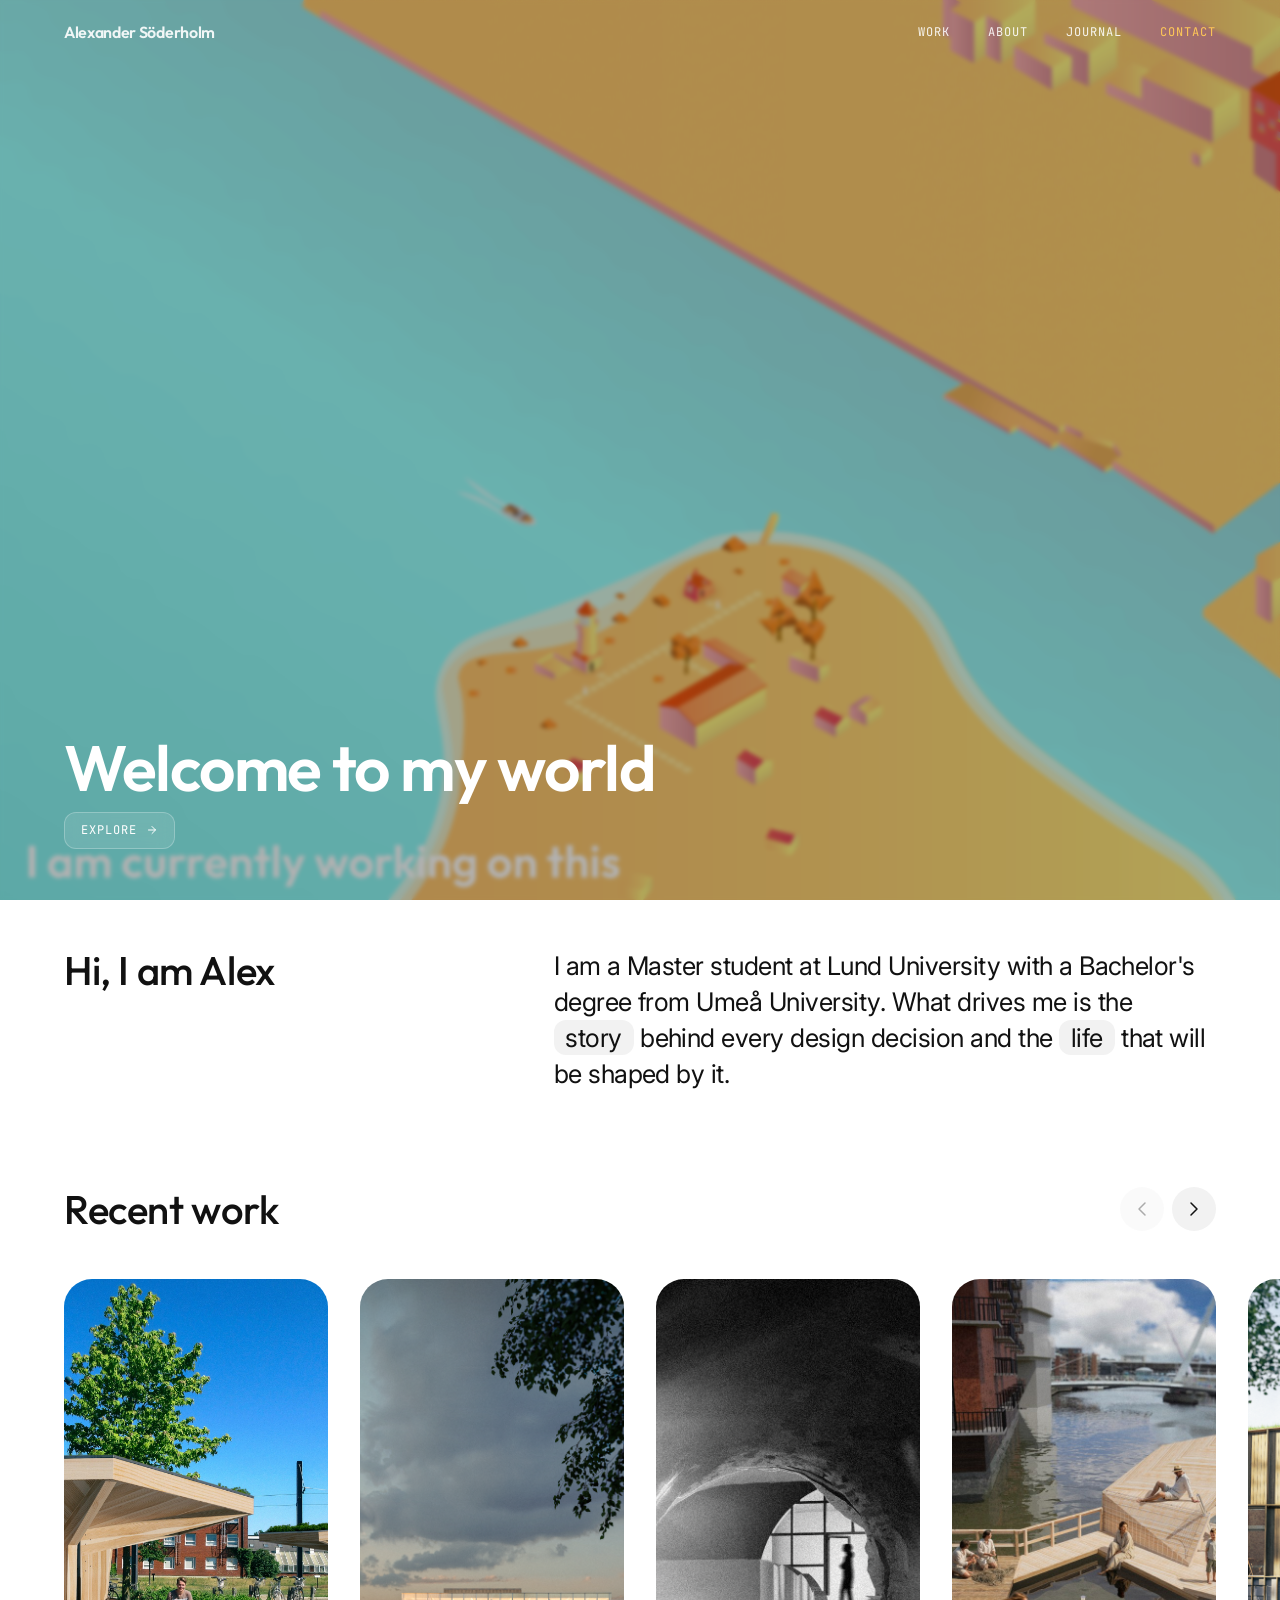
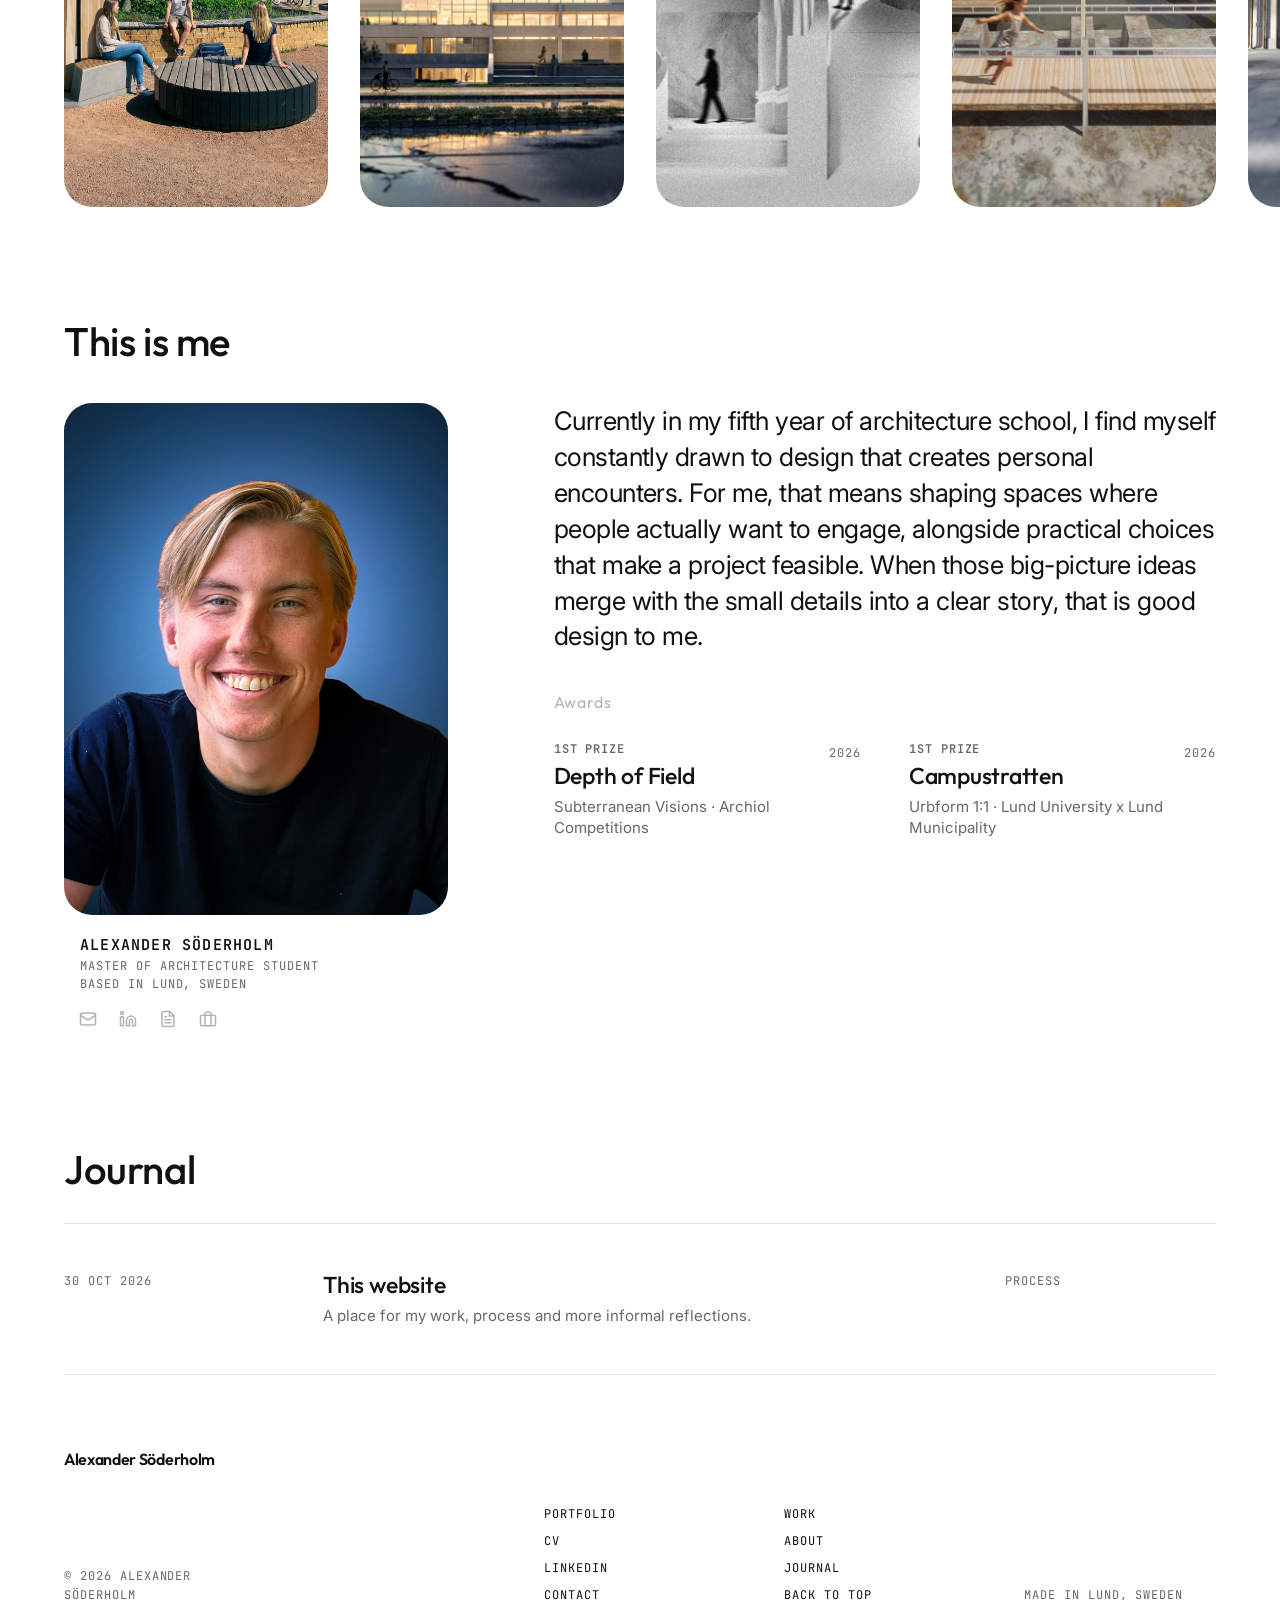
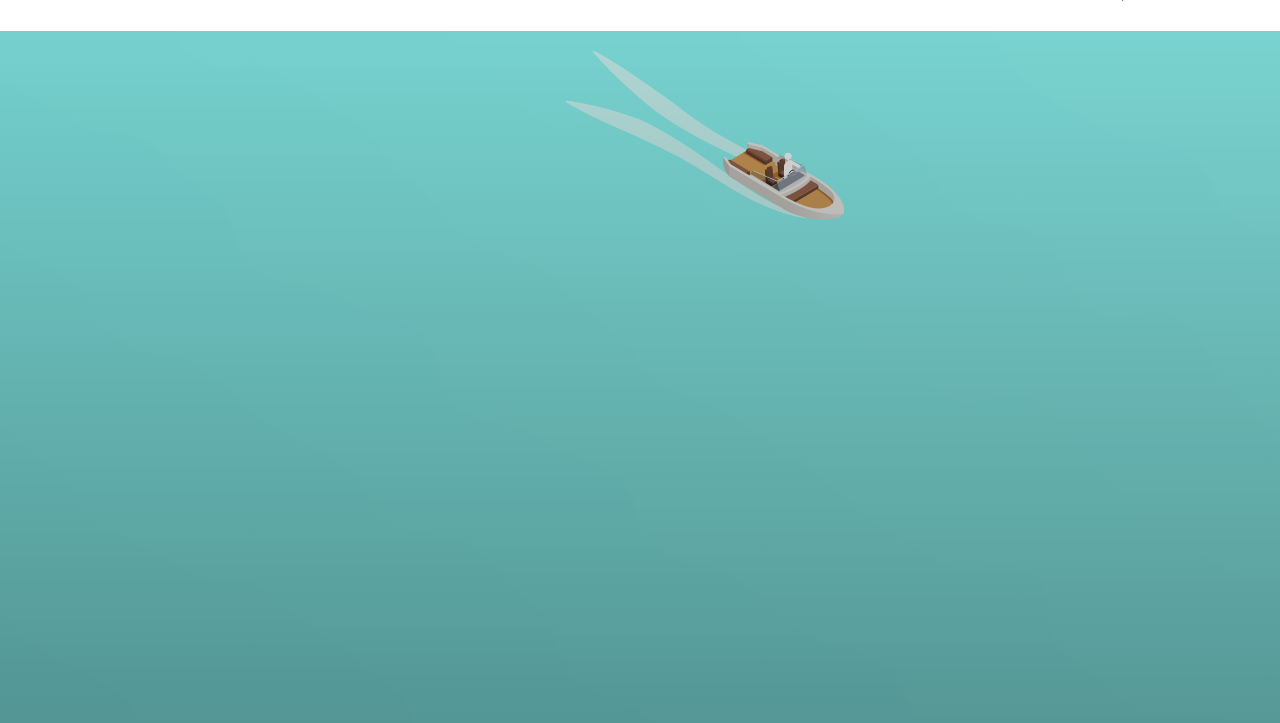
==== commit 2f71fc5f: "Update print statement from 'Hello' to 'Goodbye'" ====
--- a/index.html
+++ b/index.html
@@ -229,11 +229,11 @@
                 </article>
 
                 <!-- ONE NIGHT GETAWAY -->
-                <article class="project-card" id="one-night-getaway">
-                    <div class="project-card-inner">
-                        <a class="project-card-media is-disabled" href="projects/one-night-getaway.html">
+                <article class="project-card" id="trekkinghut">
+                    <div class="project-card-inner">
+                        <a class="project-card-media is-disabled" href="projects/trekkinghut.html">
                             <span class="project-badge construction">Under construction</span>
-                            <img src="images/project-gallery/one-night-getaway.jpg" alt="One Night Getaway">
+                            <img src="images/project-gallery/trekkinghut.jpg" alt="One Night Getaway">
                         </a>
                         <div class="project-card-info">
                             <h3 class="project-card-title">One Night Getaway</h3>
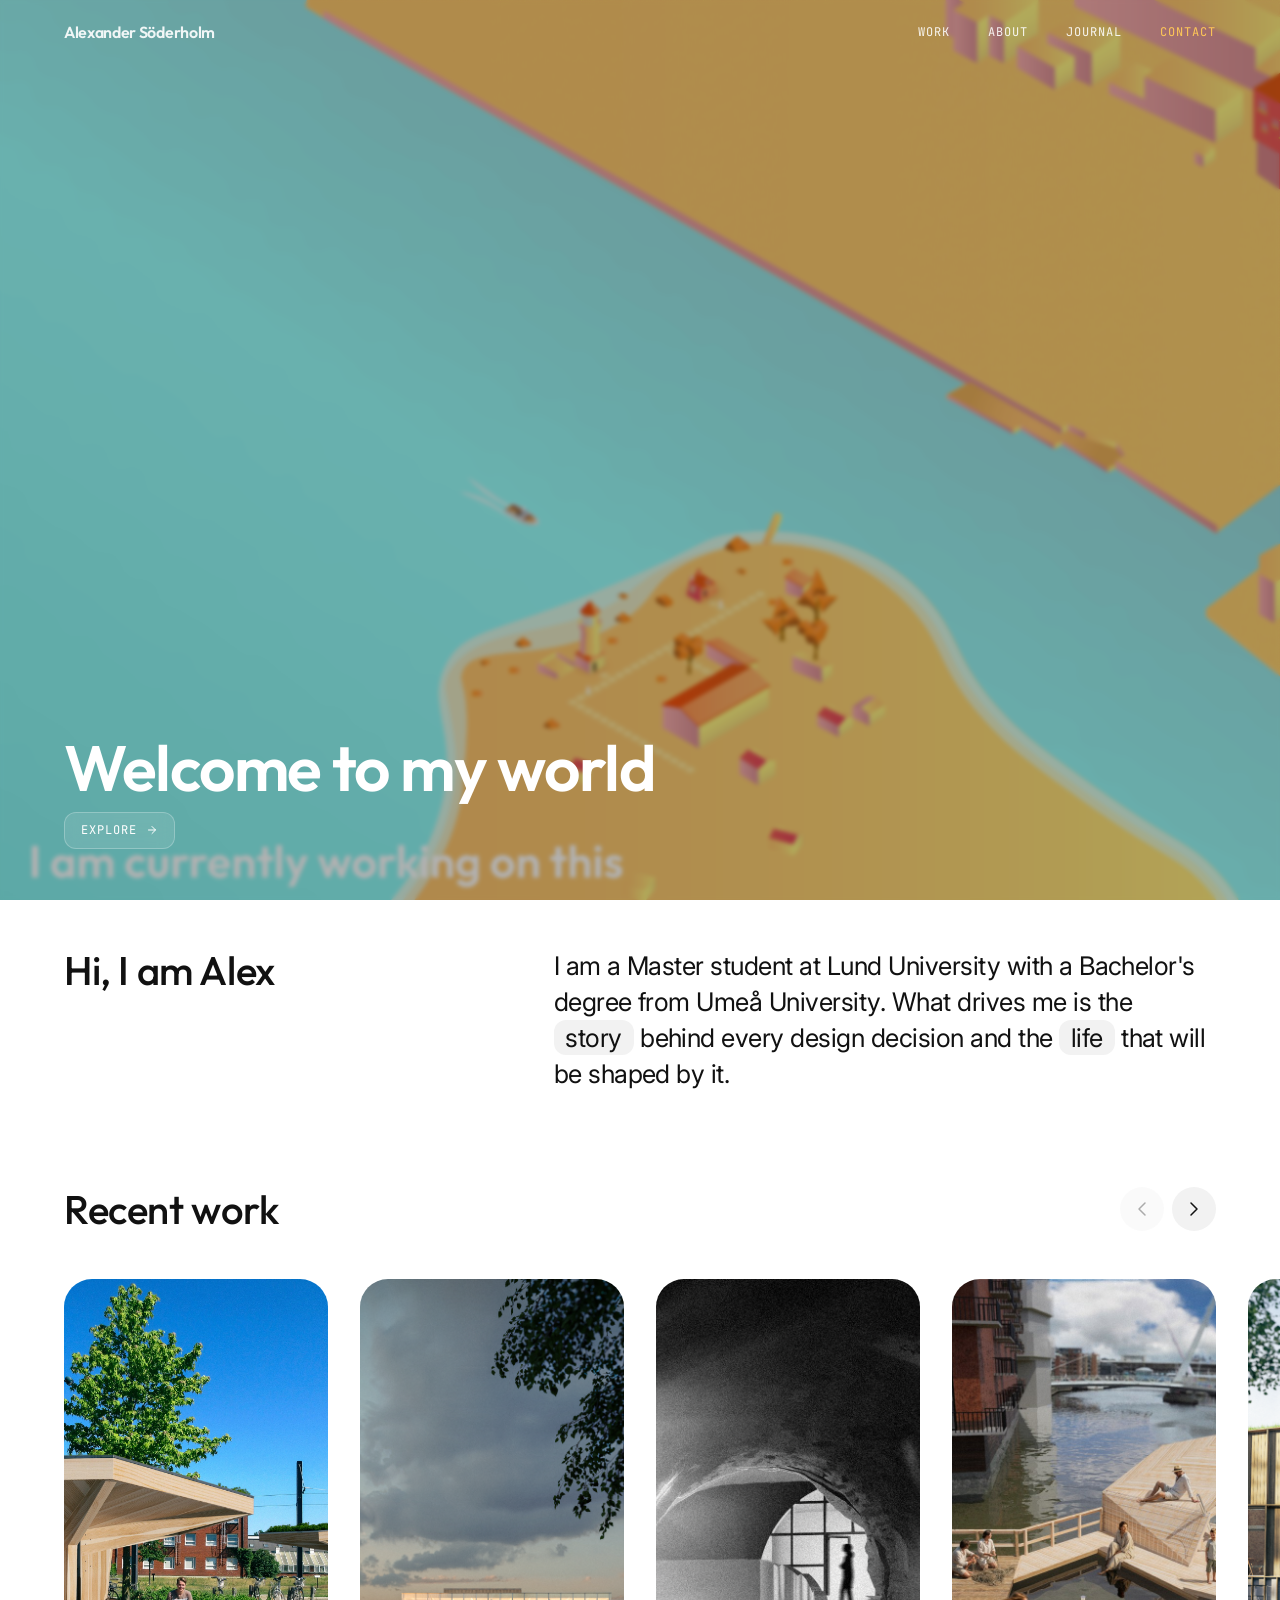
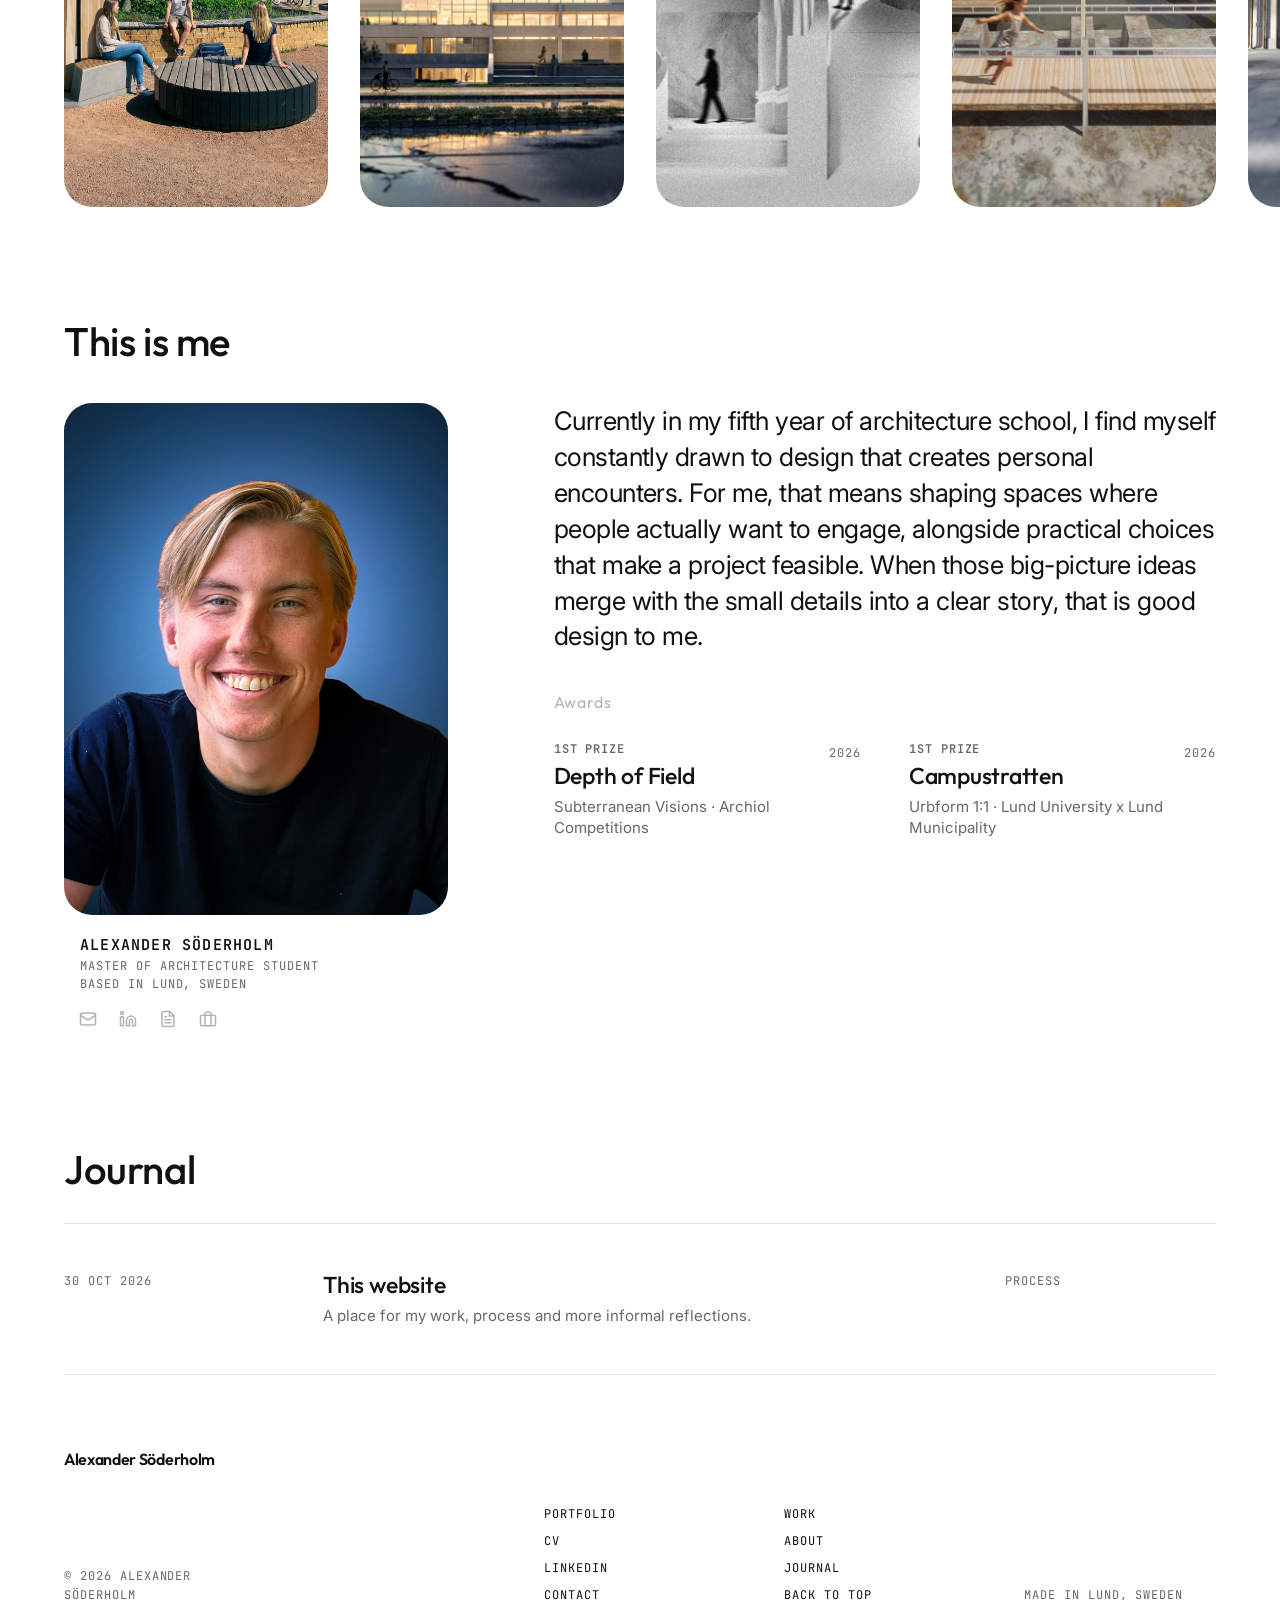
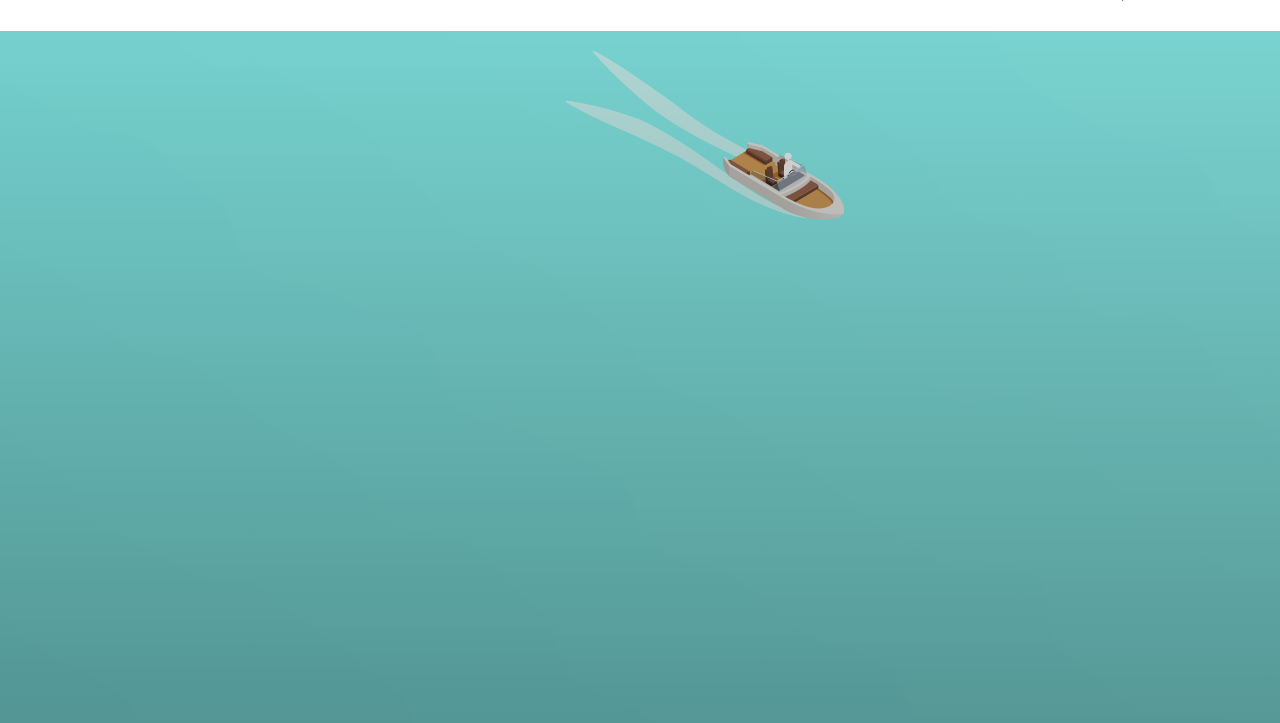
==== commit 4507e590: "Update index.html" ====
--- a/index.html
+++ b/index.html
@@ -236,7 +236,7 @@
                             <img src="images/project-gallery/trekkinghut.jpg" alt="One Night Getaway">
                         </a>
                         <div class="project-card-info">
-                            <h3 class="project-card-title">One Night Getaway</h3>
+                            <h3 class="project-card-title">Trekking Hut</h3>
                             <div class="project-card-details">
                                 <span>2023</span>
                                 <span>Academic</span>
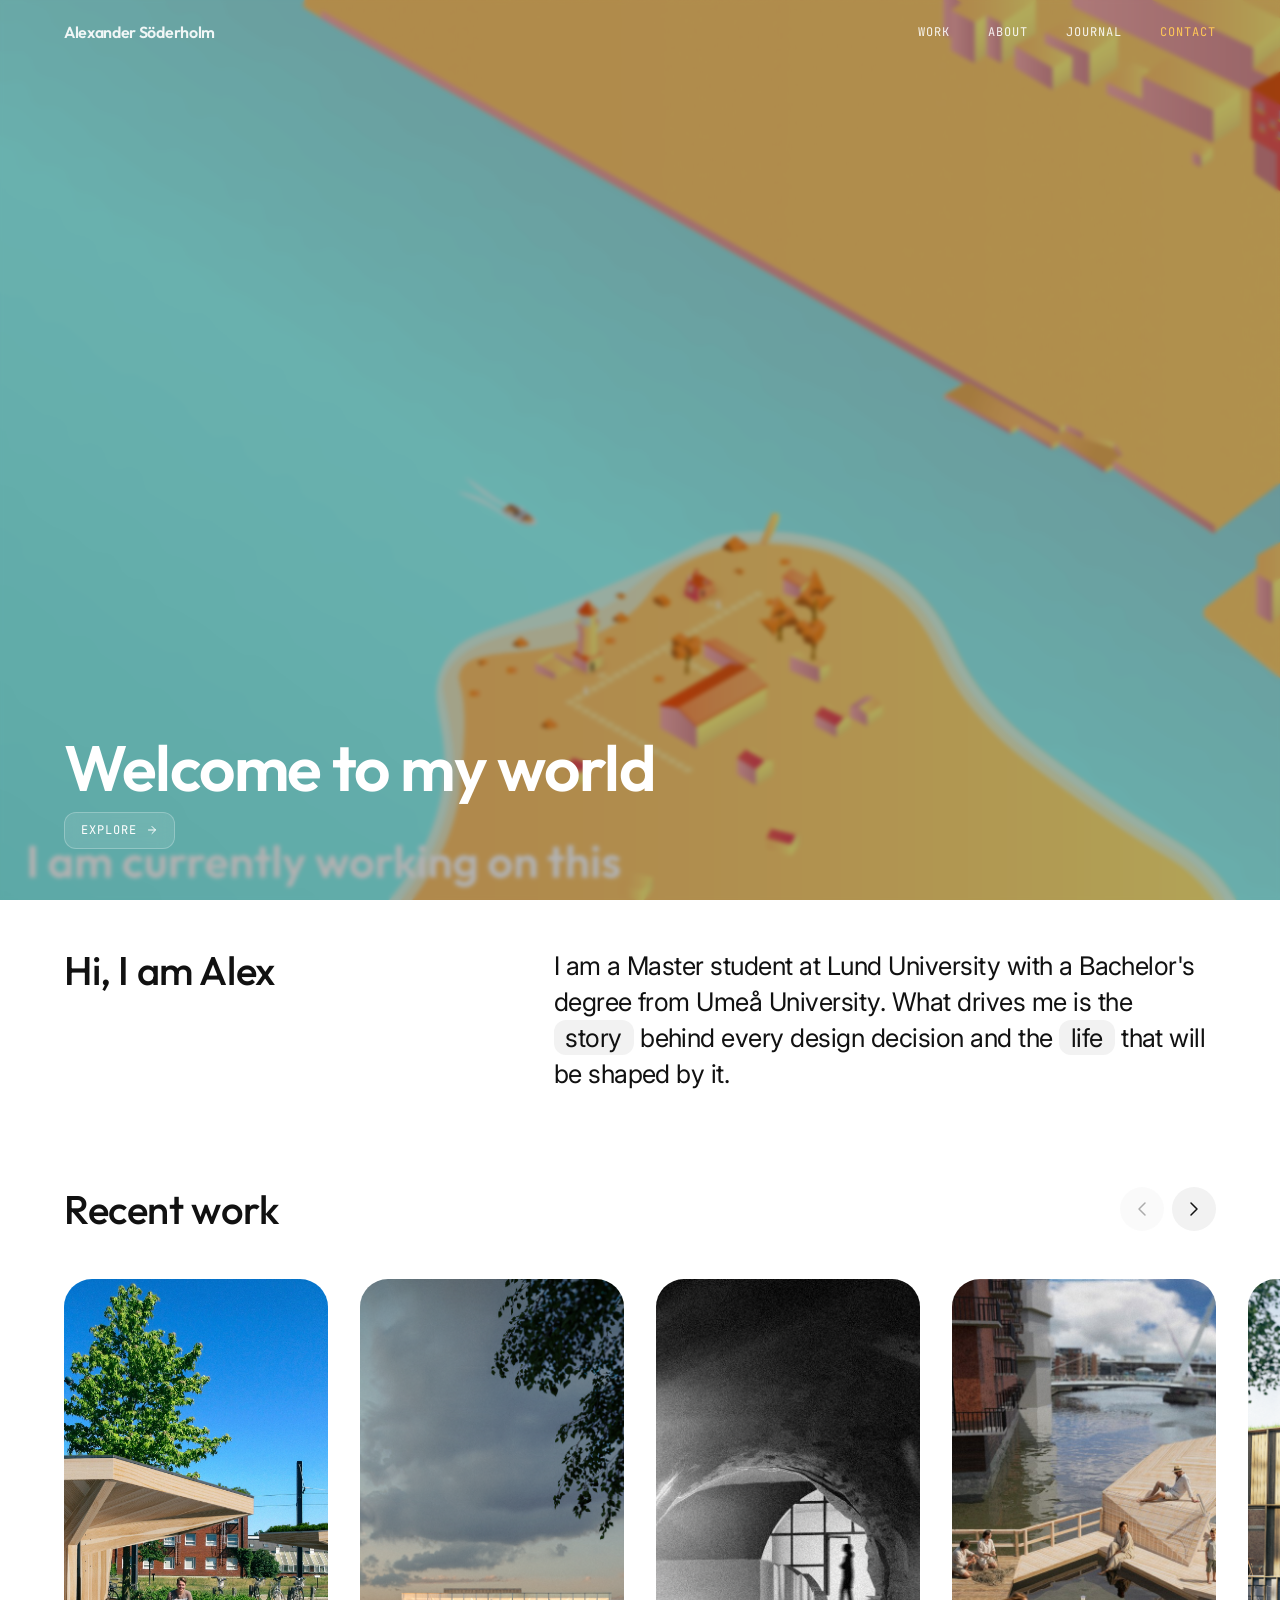
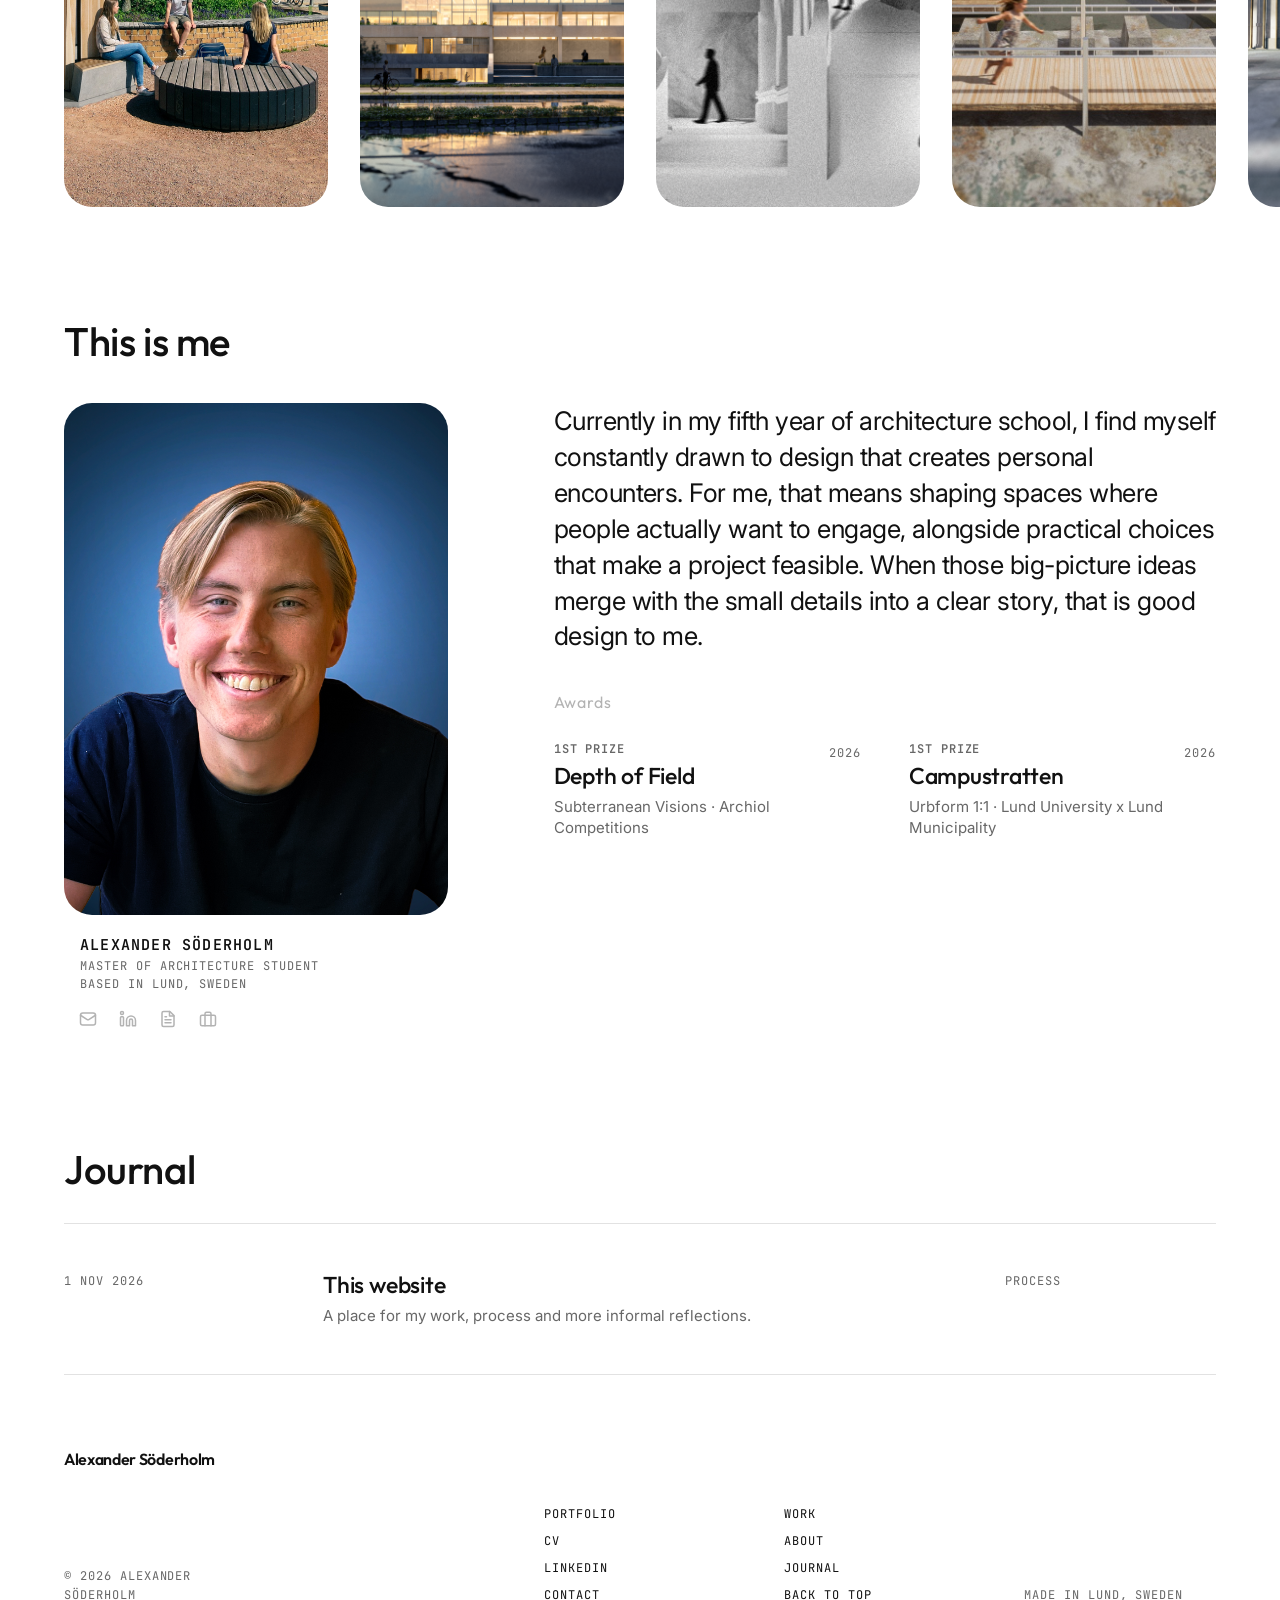
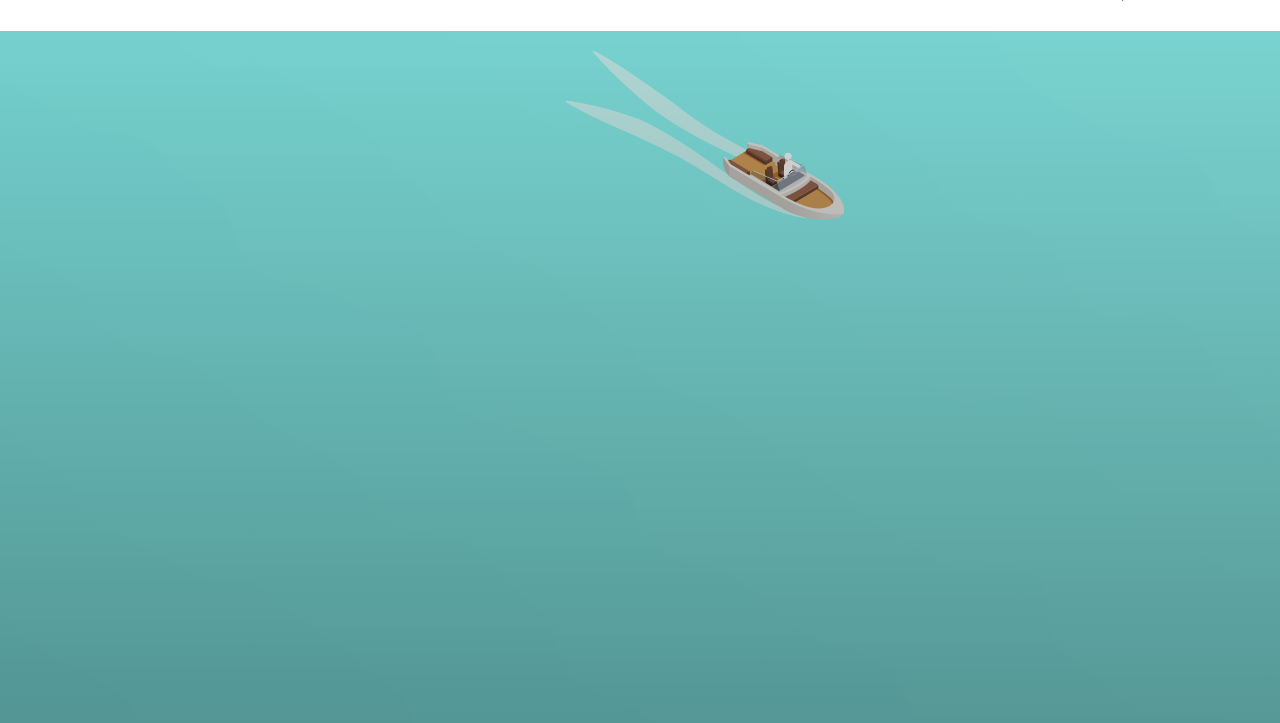
==== commit b2635fc2: "Update index.html" ====
--- a/index.html
+++ b/index.html
@@ -361,7 +361,7 @@
     <div class="journal-entry-list">
         <article class="journal-entry">
             <a class="journal-entry-link" href="journal/this-website.html">
-                <time class="journal-entry-date" datetime="2026-10-30">30 Oct 2026</time>
+                <time class="journal-entry-date" datetime="2026-10-30">1 Nov 2026</time>
                 <div class="journal-entry-content">
                     <h3 class="journal-entry-title">This website</h3>
                     <p class="journal-entry-subtitle">A place for my work, process and more informal reflections.</p>
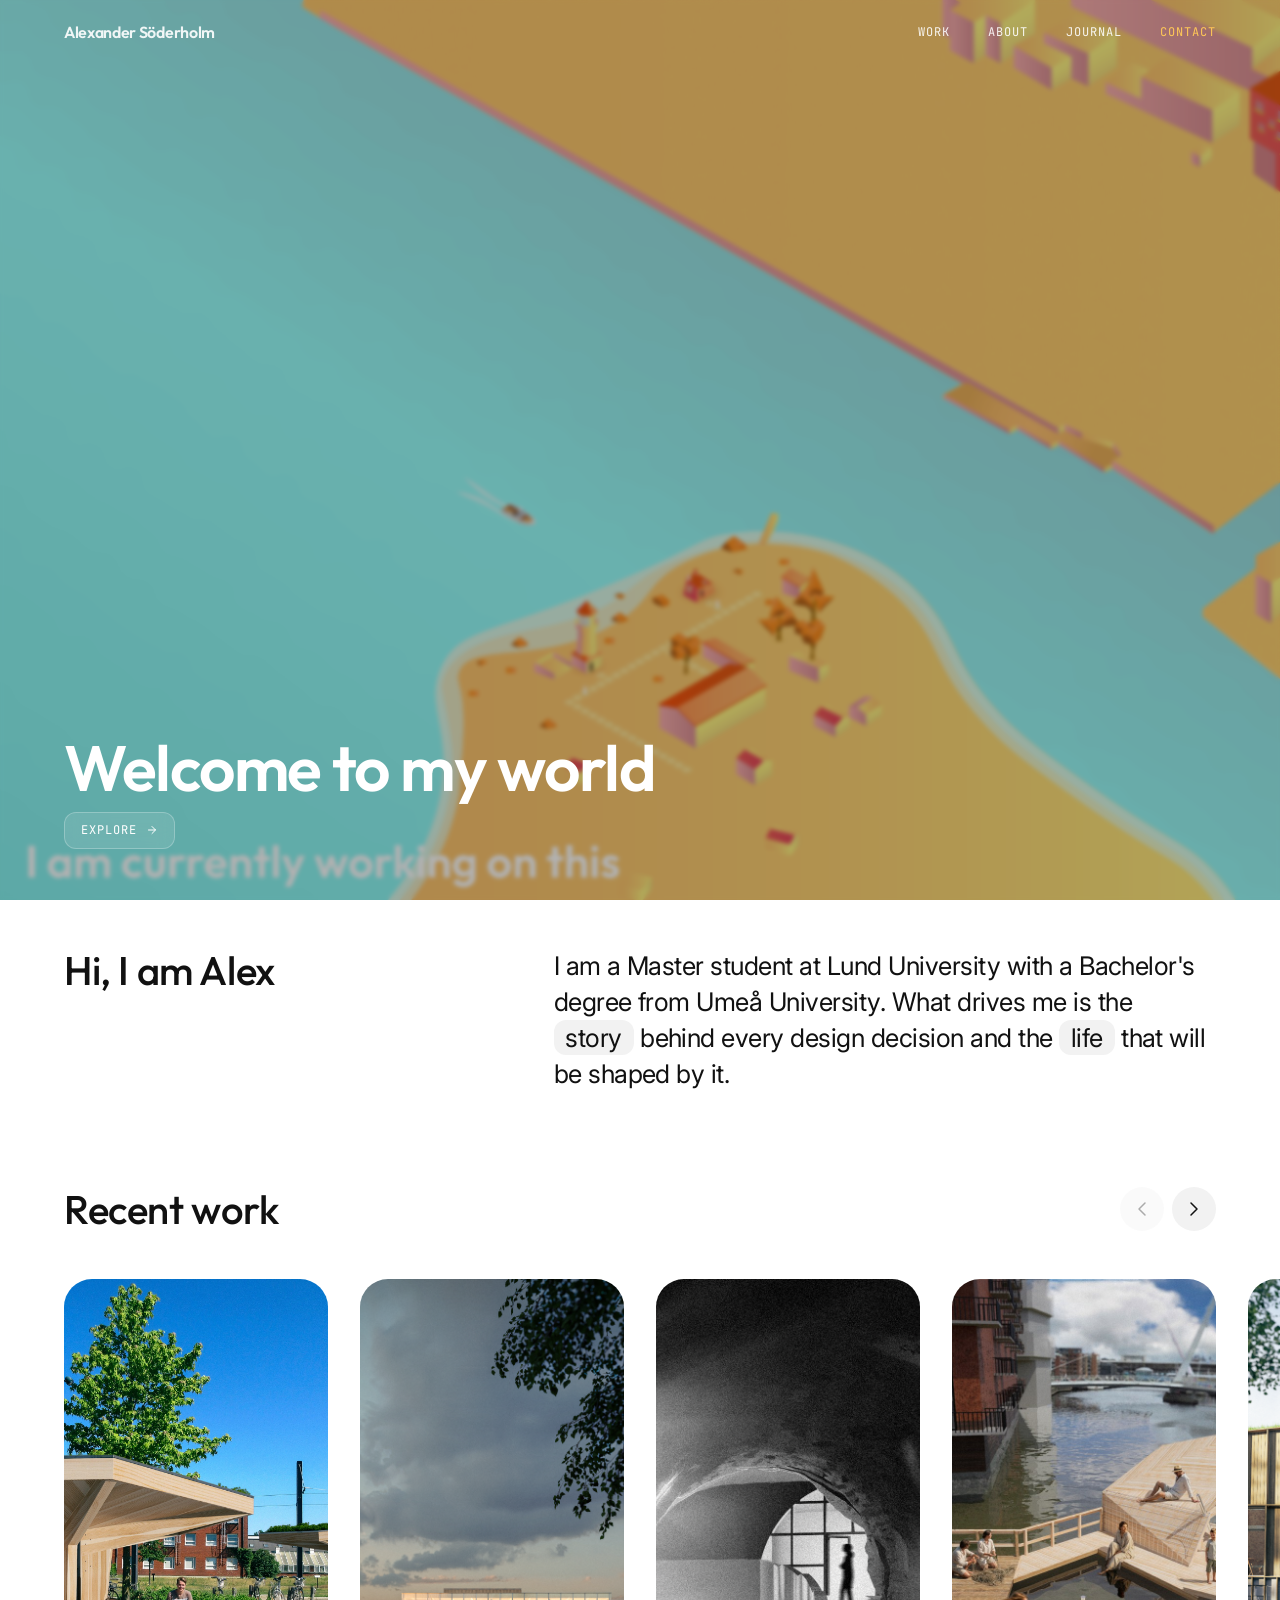
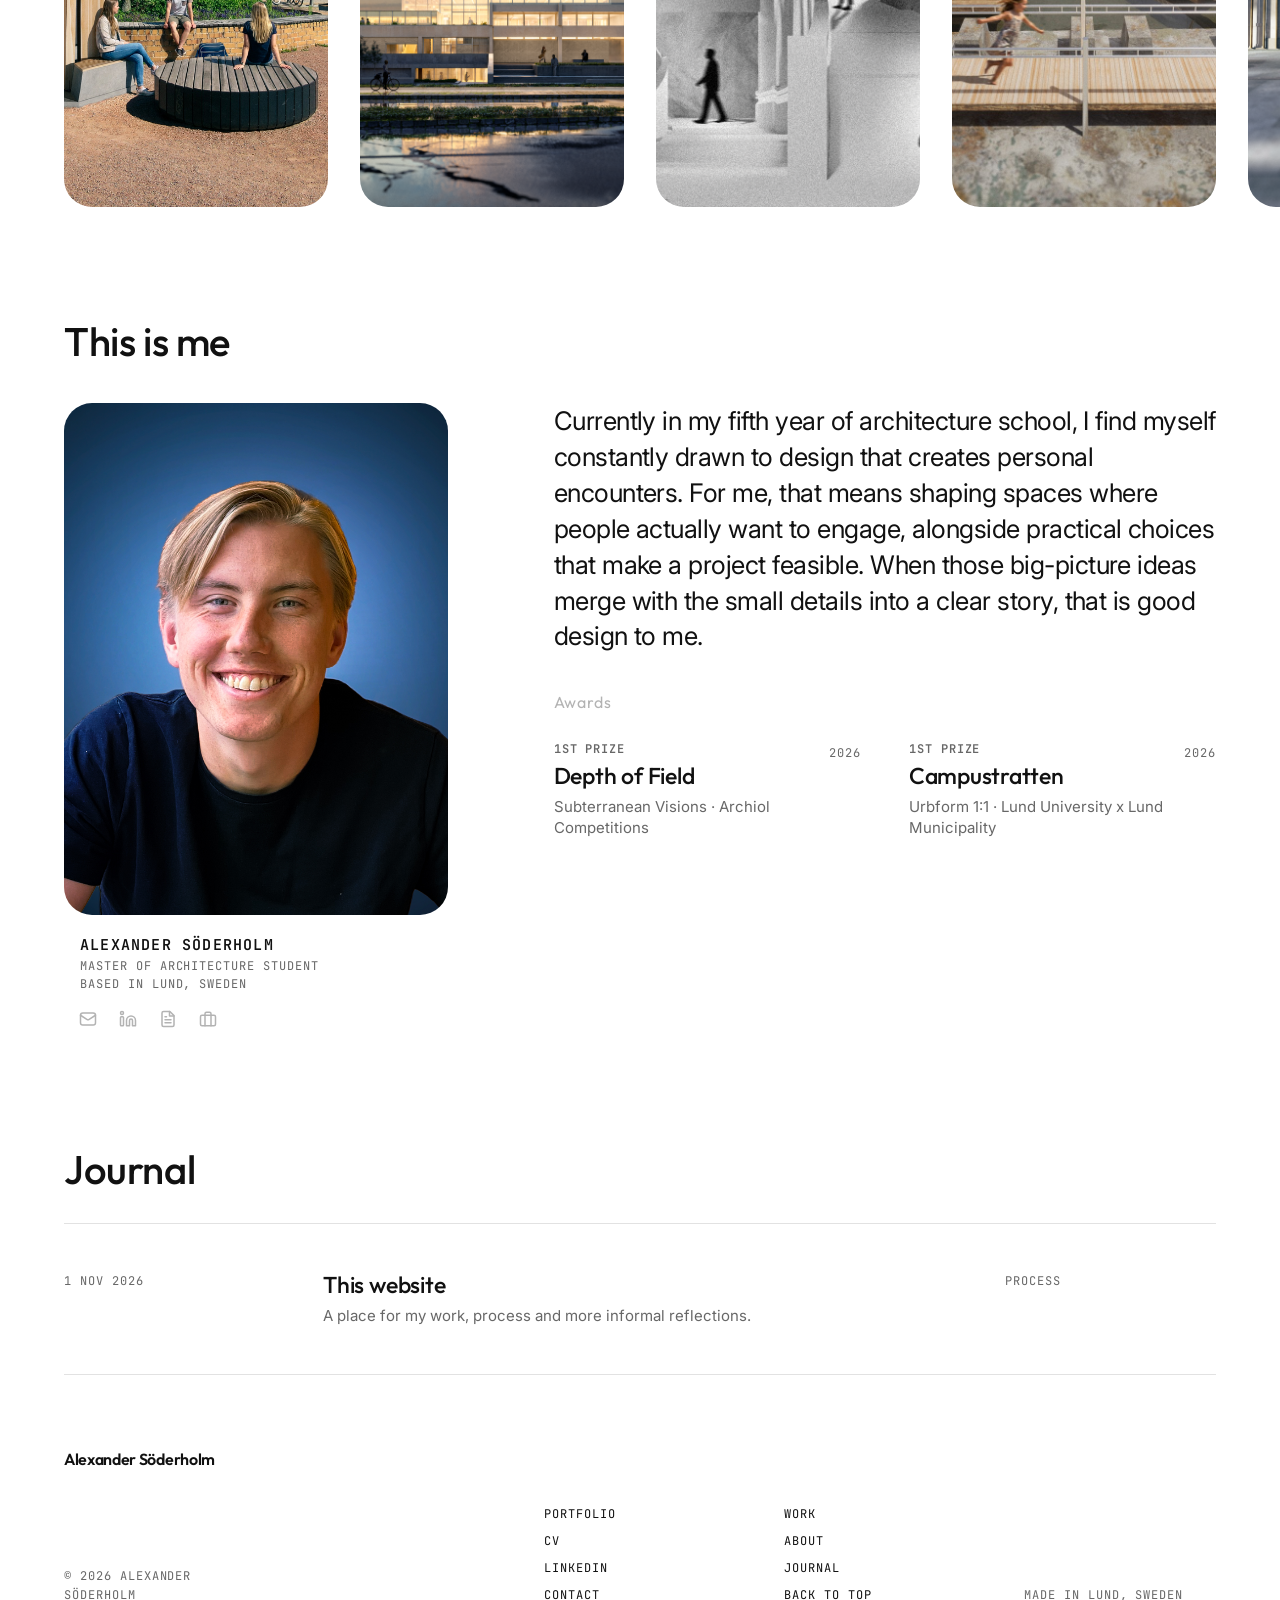
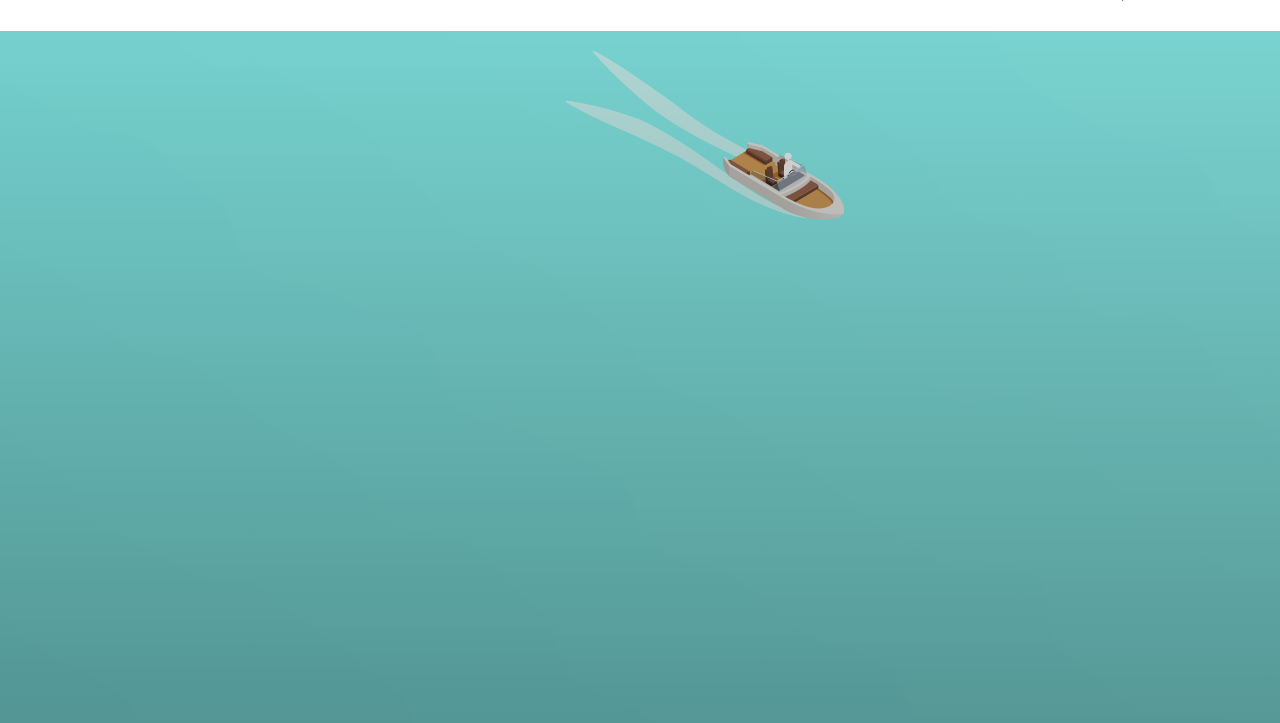
==== commit b464f25d: "Update index.html" ====
--- a/index.html
+++ b/index.html
@@ -154,7 +154,7 @@
                             <div class="project-card-details">
                                 <span>2026</span>
                                 <span>Academic</span>
-                                <span>Civic Renewal</span>
+                                <span>Redeveloped community centre</span>
                             </div>
                         </div>
                     </div>
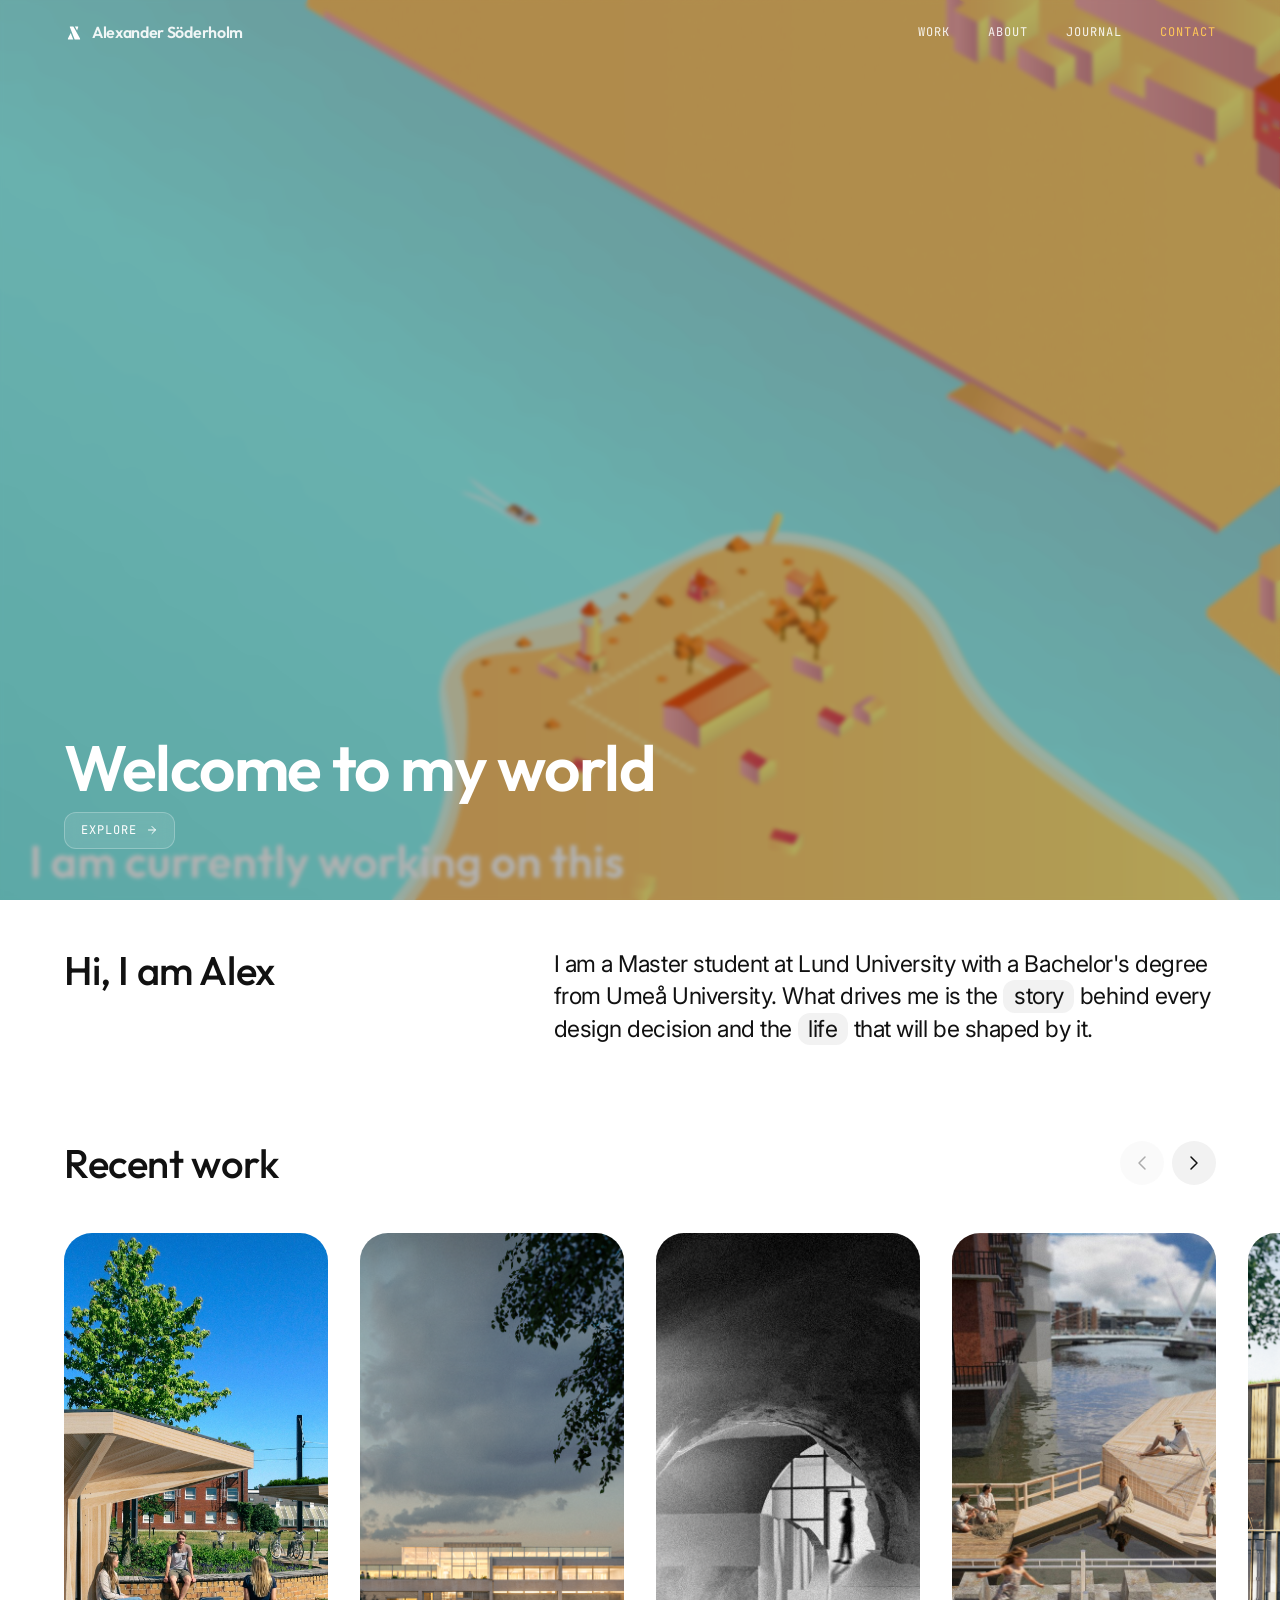
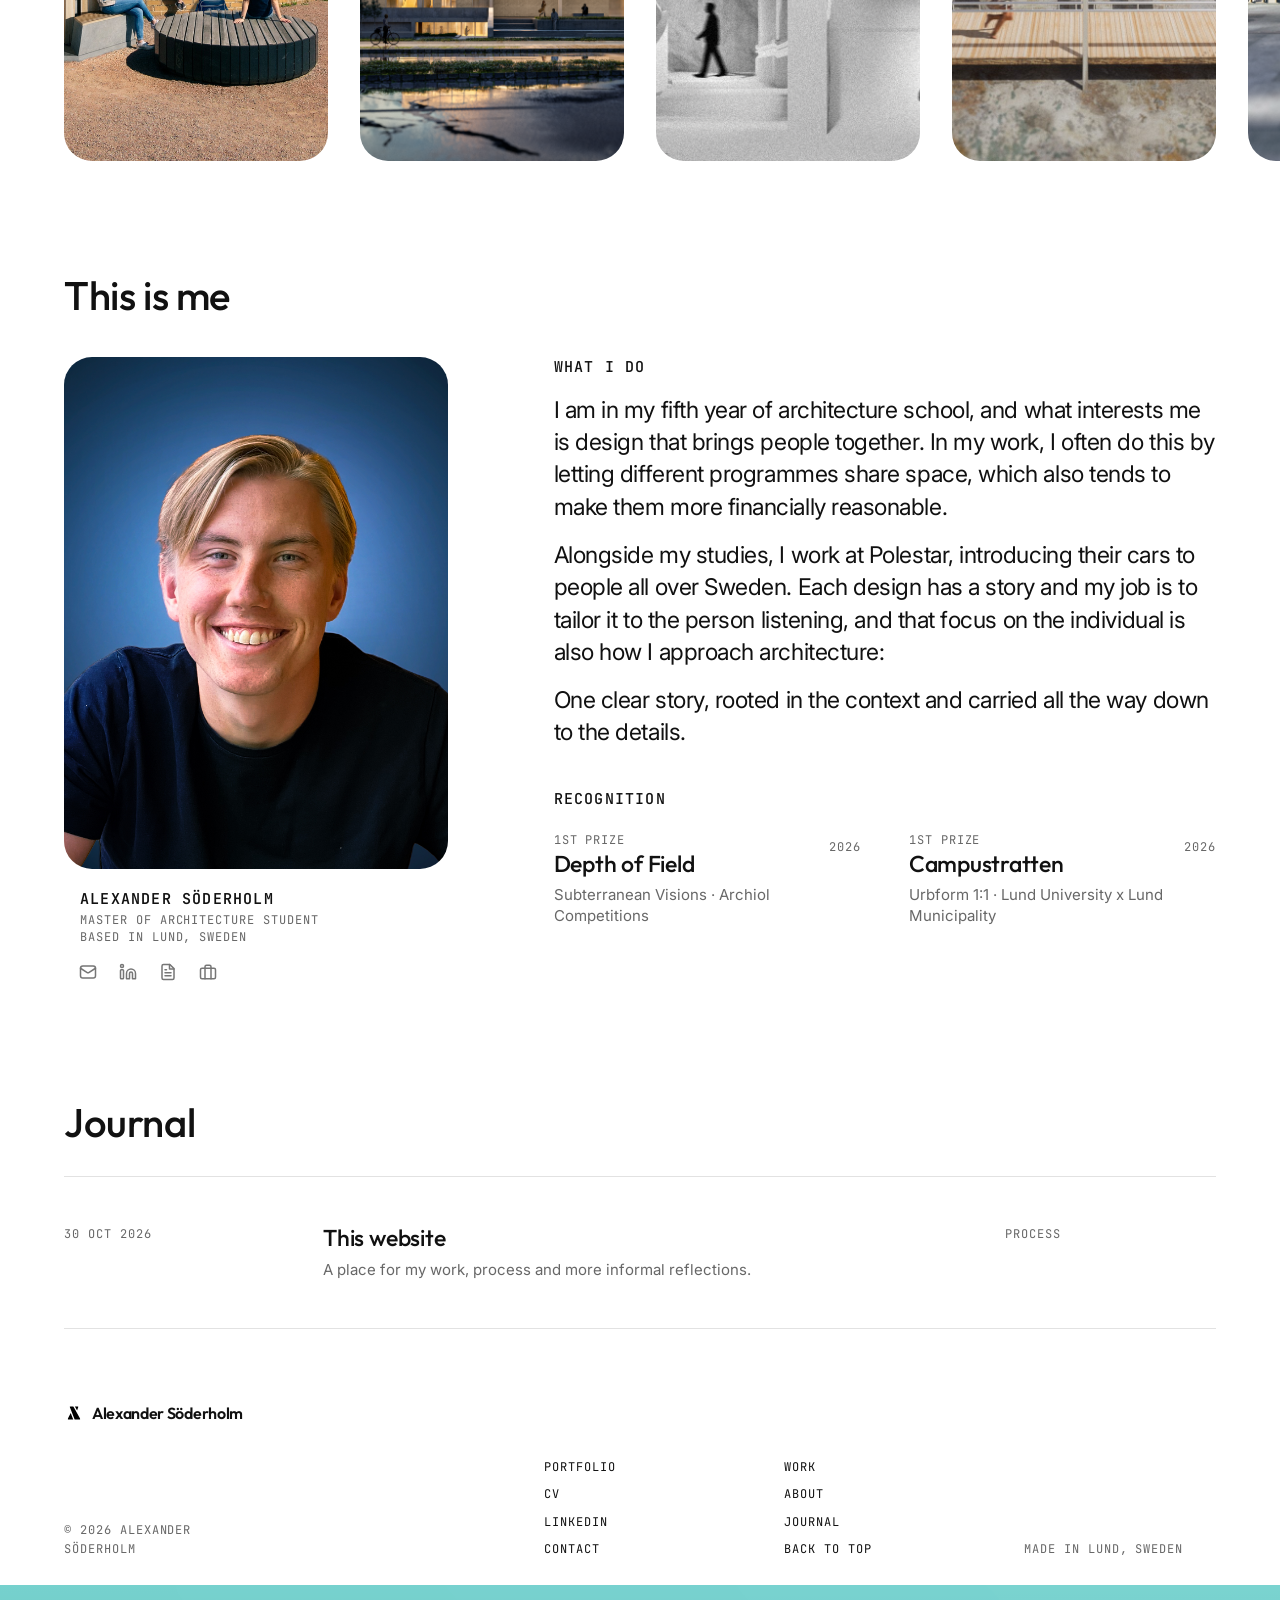
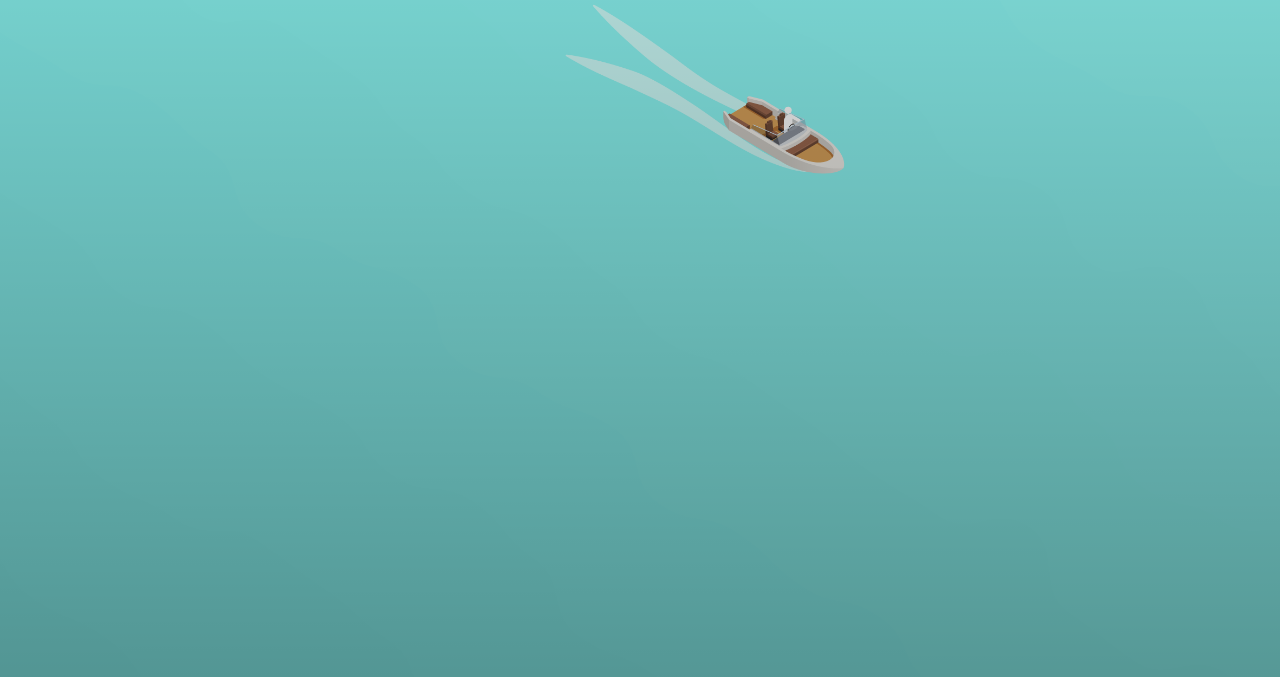
==== commit 065cfe76: "Initial commit" ====
--- a/index.html
+++ b/index.html
@@ -1,411 +1,423 @@
-<!DOCTYPE html>
-<html lang="en">
-
-<head>
-    <meta charset="UTF-8">
-    <meta name="viewport" content="width=device-width, initial-scale=1.0, viewport-fit=cover">
-    <meta name="theme-color" id="theme-color" content="#000000">
-    <title>Alexander Söderholm</title>
-    <style>
-        @view-transition {
-            navigation: auto;
-        }
-    </style>
-
-    <script>
-        const shouldPlayIntro = !window.location.hash && !window.sessionStorage.getItem('introPlayed');
-        document.documentElement.classList.add(shouldPlayIntro ? 'play-intro' : 'skip-intro');
-        if (shouldPlayIntro) {
-            document.getElementById('theme-color').setAttribute('content', '#000000');
-        }
-    </script>
-    <script src="js/script.js" defer></script>
-    <script src="js/mobile-menu.js" defer></script>
-
-    <link rel="preload" href="images/axo-world-day.png" as="image">
-    <link rel="stylesheet" href="css/global.css">
-    <link rel="stylesheet" href="css/styles.css">
-    <!-- Preconnect to font providers for performance -->
-    <link rel="preconnect" href="https://fonts.googleapis.com">
-    <link rel="preconnect" href="https://fonts.gstatic.com" crossorigin>
-    <link href="https://fonts.googleapis.com/css2?family=Inter:ital,opsz,wght@0,14..32,100..900;1,14..32,100..900&family=JetBrains+Mono:ital,wght@0,100..800;1,100..800&family=Outfit:wght@100..900&display=swap" rel="stylesheet">
-</head>
-
-<body>
-
-<!-- INTRO SKY PANEL -->
-<div id="intro">
-    <div id="intro-name" role="img" aria-label="Alexander Söderholm">
-        <span class="intro-name-word" aria-hidden="true"><span style="--letter-index: 0">A</span><span style="--letter-index: 1">l</span><span style="--letter-index: 2">e</span><span style="--letter-index: 3">x</span><span style="--letter-index: 4">a</span><span style="--letter-index: 5">n</span><span style="--letter-index: 6">d</span><span style="--letter-index: 7">e</span><span style="--letter-index: 8">r</span></span>
-        <br aria-hidden="true">
-        <span class="intro-name-word" aria-hidden="true"><span style="--letter-index: 9">S</span><span style="--letter-index: 10">ö</span><span style="--letter-index: 11">d</span><span style="--letter-index: 12">e</span><span style="--letter-index: 13">r</span><span style="--letter-index: 14">h</span><span style="--letter-index: 15">o</span><span style="--letter-index: 16">l</span><span style="--letter-index: 17">m</span></span>
-    </div>
-</div>
-
-<section class="hero" id="hero">
-    <header class="site-header">
-        <a href="#" class="brand-wordmark">Alexander Söderholm</a>
-        <nav class="site-nav desktop-site-nav" aria-label="Main navigation">
-            <a href="#projects">Work</a>
-            <a href="#profile">About</a>
-            <a href="#journal">Journal</a>
-            <a class="contact-nav-link" href="mailto:soderholm.alexander@gmail.com">Contact</a>
-        </nav>
-        <details class="site-menu">
-            <summary class="menu-button">Menu</summary>
-            <nav class="site-nav" aria-label="Main navigation">
-                <a href="#projects">Work</a>
-                <a href="#profile">About</a>
-                <a href="#journal">Journal</a>
-                <a class="contact-nav-link" href="mailto:soderholm.alexander@gmail.com">Contact</a>
-            </nav>
-        </details>
-    </header>
-
-    <div class="viewport-wrapper">
-        <div class="hero-track">
-            <div class="hero-tile"><img src="images/axo-world-day.png" alt="Hero Illustration" draggable="false" /></div>
-            <div class="hero-tile"><img src="images/axo-world-day.png" alt="Hero Illustration" draggable="false" /></div>
-            <div class="hero-tile"><img src="images/axo-world-day.png" alt="Hero Illustration" draggable="false" /></div>
-        </div>
-
-        <div class="hero-content">
-            <h1 class="hero-title">Welcome to my world</h1>
-            <a href="#hero" class="hero-tag button-pill">
-                Explore 
-                <svg viewBox="0 0 24 24" fill="none" stroke="currentColor" stroke-width="2" width="1em" height="1em" style="vertical-align: -0.125em; margin-left: 0.35rem;">
-                    <path d="M5 12h14M12 5l7 7-7 7" stroke-linecap="round" stroke-linejoin="round"/>
-                </svg>
-            </a>        
-        </div>
-
-        <div class="hero-pan-indicator">
-            <svg class="hero-pan-indicator__icon" viewBox="0 0 32 24" fill="none" stroke="currentColor" stroke-width="2.2" width="1.25em" height="1.25em">
-                <path d="M12 18l-6-6 6-6" stroke-linecap="round" stroke-linejoin="round"/>
-                <path d="M20 18l6-6-6-6" stroke-linecap="round" stroke-linejoin="round"/>
-            </svg>
-            <span class="hero-pan-indicator__label--desktop">Drag to pan</span>
-            <span class="hero-pan-indicator__label--mobile">Swipe to pan</span>
-        </div>
-    </div>
-</section>
-
-
-<!-- HERO 2 -->
-<section class="hero-2">
-    <div class="container hero-2-grid">
-        <div class="hero-2-intro">
-            <h2 class="section-title">Hi, I am Alex</h2>
-        </div>
-        <div class="hero-2-main">
-            <p class="hero-2-text intro-statement">
-               I am a Master student at Lund University with a Bachelor's degree from Umeå University. What drives me is the <a href="#projects">story</a> behind every design decision and the <a href="#profile">life</a> that will be shaped by it.
-            </p>
-        </div>
-    </div>
-</section>
-
-<section id="projects" class="projects">
-    <div class="container projects-header">
-        <h2 class="section-title">Recent work</h2>
-        <div class="projects-paddles" aria-label="Project gallery controls">
-            <button class="projects-paddle projects-paddle-left" aria-label="Previous project" disabled>
-                <svg width="24" height="24" viewBox="0 0 24 24" fill="none" stroke="currentColor" stroke-width="1.5" aria-hidden="true">
-                    <path d="M15 18l-6-6 6-6" stroke-linecap="round" stroke-linejoin="round"/>
-                </svg>
-            </button>
-            <button class="projects-paddle projects-paddle-right" aria-label="Next project">
-                <svg width="24" height="24" viewBox="0 0 24 24" fill="none" stroke="currentColor" stroke-width="1.5" aria-hidden="true">
-                    <path d="M9 18l6-6-6-6" stroke-linecap="round" stroke-linejoin="round"/>
-                </svg>
-            </button>
-        </div>
-    </div>
-    <div class="projects-gallery-container">    
-        <div class="projects-track-wrapper">
-            <div class="projects-track">
-
-                <!-- CAMPUSSTRATTEN -->
-                <article class="project-card" id="campustratten">
-                    <div class="project-card-inner">
-                        <a class="project-card-media" href="projects/campustratten.html">
-                            <span class="project-badge new">New</span>
-                            <img style="view-transition-name: project-campustratten-image;" src="images/project-gallery/campustratten.jpg" alt="Campustratten">
-                        </a>
-                        <div class="project-card-info">
-                            <h3 class="project-card-title">Campustratten</h3>
-                            <div class="project-card-details">
-                                <span>2026</span>
-                                <span>Competition</span>
-                                <span>Sustainable urban furniture</span>
-                            </div>
-                        </div>
-                    </div>
-                </article>
-
-                <!-- LEVEL -->
-                <article class="project-card" id="level">
-                    <div class="project-card-inner">
-                        <a class="project-card-media" href="projects/level.html">
-                            <img style="view-transition-name: project-level-image;" src="images/project-gallery/level.png" alt="Level">
-                        </a>
-                        <div class="project-card-info">
-                            <h3 class="project-card-title">Level</h3>
-                            <div class="project-card-details">
-                                <span>2026</span>
-                                <span>Academic</span>
-                                <span>Redeveloped community centre</span>
-                            </div>
-                        </div>
-                    </div>
-                </article>
-
-                <!-- DEPTH OF FIELD -->
-                <article class="project-card" id="depth-of-field">
-                    <div class="project-card-inner">
-                        <a class="project-card-media" href="projects/depth-of-field.html">
-                            <img style="view-transition-name: project-depth-of-field-image;" src="images/project-gallery/depth-of-field.png" alt="Depth of Field">
-                        </a>
-                        <div class="project-card-info">
-                            <h3 class="project-card-title">Depth of Field</h3>
-                            <div class="project-card-details">
-                                <span>2026</span>
-                                <span>Competition</span>
-                                <span>Museum Extension</span>
-                            </div>
-                        </div>
-                    </div>
-                </article>
-
-                <!-- THE MUSSEL -->
-                <article class="project-card" id="the-mussel">
-                    <div class="project-card-inner">
-                        <a class="project-card-media" href="projects/the-mussel.html">
-                            <img style="view-transition-name: project-the-mussel-image;" src="images/project-gallery/the-mussel.jpg" alt="The Mussel">
-                        </a>
-                        <div class="project-card-info">
-                            <h3 class="project-card-title">The Mussel</h3>
-                            <div class="project-card-details">
-                                <span>2026</span>
-                                <span>Competition</span>
-                                <span>Seaside Pavilion</span>
-                            </div>
-                        </div>
-                    </div>
-                </article>
-
-                <!-- HIDEOUT -->
-                <article class="project-card" id="hideout">
-                    <div class="project-card-inner">
-                        <a class="project-card-media" href="projects/hideout.html">
-                            <img style="view-transition-name: project-hideout-image;" src="images/project-gallery/hideout.png" alt="Hideout">
-                        </a>
-                        <div class="project-card-info">
-                            <h3 class="project-card-title">Hideout</h3>
-                            <div class="project-card-details">
-                                <span>2025</span>
-                                <span>Academic</span>
-                                <span>Social Health centre</span>
-                            </div>
-                        </div>
-                    </div>
-                </article>
-
-                <!-- WELCOME TO UCL -->
-                <article class="project-card" id="welcome-to-ucl">
-                    <div class="project-card-inner">
-                        <a class="project-card-media is-disabled" href="projects/welcome-to-ucl.html">
-                            <span class="project-badge construction">Under construction</span>
-                            <img src="images/project-gallery/welcome-to-ucl.jpg" alt="Welcome to UCL">
-                        </a>
-                        <div class="project-card-info">
-                            <h3 class="project-card-title">Welcome to UCL</h3>
-                            <div class="project-card-details">
-                                <span>2024 Academic</span>
-                                <span>Green infrastructure</span>
-                            </div>
-                        </div>
-                    </div>
-                </article>
-
-                <!-- ONE NIGHT GETAWAY -->
-                <article class="project-card" id="trekkinghut">
-                    <div class="project-card-inner">
-                        <a class="project-card-media is-disabled" href="projects/trekkinghut.html">
-                            <span class="project-badge construction">Under construction</span>
-                            <img src="images/project-gallery/trekkinghut.jpg" alt="One Night Getaway">
-                        </a>
-                        <div class="project-card-info">
-                            <h3 class="project-card-title">Trekking Hut</h3>
-                            <div class="project-card-details">
-                                <span>2023</span>
-                                <span>Academic</span>
-                                <span>Low Tech Cabin</span>
-                            </div>
-                        </div>
-                    </div>
-                </article>
-
-                <!-- TREPPENECKE -->
-                <article class="project-card" id="treppenecke">
-                    <div class="project-card-inner">
-                        <a class="project-card-media is-disabled" href="projects/treppenecke.html">
-                            <span class="project-badge construction">Under construction</span>
-                            <img src="images/project-gallery/treppenecke.jpg" alt="Treppenecke">
-                        </a>
-                        <div class="project-card-info">
-                            <h3 class="project-card-title">Treppenecke</h3>
-                            <div class="project-card-details">
-                                <span>2023</span>
-                                <span>Academic</span>
-                                <span>Public node</span>
-                            </div>
-                        </div>
-                    </div>
-                </article>
-
-            </div> <!-- projects-track -->
-        </div> <!-- projects-track-wrapper -->
-    </div>
-</section>
-
-<section id="profile">
-    <div class="container">
-        <h2 class="section-title">This is me</h2>
-        
-        <div class="profile-grid">
-
-            <!-- PORTRAIT & CONTACT -->
-            <div class="profile-contact-block">
-                <img src="images/portrait.jpg" alt="Alexander Söderholm" class="profile-portrait">
-                <div class="profile-identity">
-                    <span class="identity-name">Alexander Söderholm</span>
-                    <span class="identity-meta">Master of Architecture Student</span>
-                    <span class="identity-meta">Based in Lund, Sweden</span>
-                </div>
-                
-                <!-- ACTION ICON BUTTONS -->
-                <div class="profile-actions">
-                    <a href="mailto:soderholm.alexander@gmail.com" target="_blank" rel="noopener" class="profile-action-btn" aria-label="Email" title="Email">
-                        <svg width="18" height="18" viewBox="0 0 24 24" fill="none" stroke="currentColor" stroke-width="2" stroke-linecap="round" stroke-linejoin="round">
-                            <rect x="2" y="4" width="20" height="16" rx="3"></rect>
-                            <path d="m22 7-8.97 5.7a1.94 1.94 0 0 1-2.06 0L2 7"></path>
-                        </svg>
-                    </a>
-                    <a href="https://www.linkedin.com/in/alexander-soderholm" target="_blank" rel="noopener" class="profile-action-btn" aria-label="LinkedIn" title="LinkedIn">
-                        <svg width="18" height="18" viewBox="0 0 24 24" fill="none" stroke="currentColor" stroke-width="2" stroke-linecap="round" stroke-linejoin="round">
-                            <path d="M16 8a6 6 0 0 1 6 6v7h-4v-7a2 2 0 0 0-2-2 2 2 0 0 0-2 2v7h-4v-7a6 6 0 0 1 6-6z"></path>
-                            <rect x="2" y="9" width="4" height="12" rx="1"></rect>
-                            <circle cx="4" cy="4" r="2"></circle>
-                        </svg>
-                    </a>
-                    <a href="images/pdf/Alexander-Söderholm_CV.pdf" target="_blank" rel="noopener" class="profile-action-btn" aria-label="CV" title="CV">
-                        <svg width="18" height="18" viewBox="0 0 24 24" fill="none" stroke="currentColor" stroke-width="2" stroke-linecap="round" stroke-linejoin="round">
-                            <path d="M14.5 2H6a2 2 0 0 0-2 2v16a2 2 0 0 0 2 2h12a2 2 0 0 0 2-2V7.5L14.5 2z"></path>
-                            <polyline points="14 2 14 8 20 8"></polyline>
-                            <line x1="16" y1="13" x2="8" y2="13"></line>
-                            <line x1="16" y1="17" x2="8" y2="17"></line>
-                            <line x1="10" y1="9" x2="8" y2="9"></line>
-                        </svg>
-                    </a>
-                    <a href="images/pdf/Alexander-Söderholm_Portfolio-2026.pdf" target="_blank" rel="noopener" class="profile-action-btn" aria-label="Portfolio" title="Portfolio">
-                        <svg width="18" height="18" viewBox="0 0 24 24" fill="none" stroke="currentColor" stroke-width="2" stroke-linecap="round" stroke-linejoin="round">
-                            <rect x="2" y="7" width="20" height="14" rx="2" ry="2"></rect>
-                            <path d="M16 21V5a2 2 0 0 0-2-2h-4a2 2 0 0 0-2 2v16"></path>
-                        </svg>
-                    </a>
-                </div>
-            </div>
-
-            <div class="profile-info-block">
-                <p class="profile-intro intro-statement">
-                    Currently in my fifth year of architecture school, I find myself constantly drawn to design that creates personal encounters. For me, that means shaping spaces where people actually want to engage, alongside practical choices that make a project feasible. When those big-picture ideas merge with the small details into a clear story, that is good design to me.
-                </p>
-                <section class="profile-section" aria-labelledby="profile-awards-title">
-                    <h3 class="section-label" id="profile-awards-title">Awards</h3>
-                    <div class="profile-awards-grid">
-                        <article class="profile-award">
-                            <div class="profile-award-heading">
-                                <div class="profile-award-heading-content">
-                                    <span class="journal-entry-category profile-award-rank">1st Prize</span>
-                                    <h4 class="journal-entry-title profile-award-title">Depth of Field</h4>
-                                </div>
-                                <time class="journal-entry-date profile-award-year" datetime="2026">2026</time>
-                            </div>
-                            <p class="journal-entry-subtitle profile-award-detail">Subterranean Visions · Archiol Competitions</p>
-                        </article>
-                        <article class="profile-award">
-                            <div class="profile-award-heading">
-                                <div class="profile-award-heading-content">
-                                    <span class="journal-entry-category profile-award-rank">1st Prize</span>
-                                    <h4 class="journal-entry-title profile-award-title">Campustratten</h4>
-                                </div>
-                                <time class="journal-entry-date profile-award-year" datetime="2026">2026</time>
-                            </div>
-                            <p class="journal-entry-subtitle profile-award-detail">Urbform 1:1 · Lund University x Lund Municipality</p>
-                        </article>
-                    </div>
-                </section>
-            </div>
-
-        </div>
-
-    </div>
-</section>
-
-<section class="project-problem container" id="journal">
-    <header class="problem-header">
-        <h2 class="section-title">Journal</h2>
-    </header>
-
-    <div class="journal-entry-list">
-        <article class="journal-entry">
-            <a class="journal-entry-link" href="journal/this-website.html">
-                <time class="journal-entry-date" datetime="2026-10-30">1 Nov 2026</time>
-                <div class="journal-entry-content">
-                    <h3 class="journal-entry-title">This website</h3>
-                    <p class="journal-entry-subtitle">A place for my work, process and more informal reflections.</p>
-                </div>
-                <span class="journal-entry-category">Process</span>
-            </a>
-        </article>
-
-    </div>
-</section>
-
-<footer class="project-footer">
-    <div class="project-footer-inner">
-        <a class="brand-wordmark" href="#hero">Alexander Söderholm</a>
-        <p class="project-footer-copyright">&copy; 2026 Alexander Söderholm</p>
-        <span class="project-footer-empty" aria-hidden="true"></span>
-        <nav class="project-footer-links" aria-label="External links">
-            <a href="images/pdf/Alexander-Söderholm_Portfolio-2026.pdf" target="_blank" rel="noopener">Portfolio</a>
-            <a href="images/pdf/Alexander-Söderholm_CV.pdf" target="_blank" rel="noopener">CV</a>
-            <a href="https://www.linkedin.com/in/alexander-soderholm" target="_blank" rel="noopener">LinkedIn</a>
-            <a href="mailto:soderholm.alexander@gmail.com">Contact</a>
-        </nav>
-        <nav class="project-footer-nav" aria-label="Site navigation">
-            <a href="#projects">Work</a>
-            <a href="#profile">About</a>
-            <a href="#journal">Journal</a>
-            <a href="#hero">Back to top</a>
-        </nav>
-        <p class="project-footer-location">Made in Lund, Sweden</p>
-    </div>
-</footer>
-
-<section class="project-next-link home-end-link" aria-labelledby="home-end-title">
-    <img class="project-next-image" src="images/reachout.png" alt="" aria-hidden="true">
-    <div class="project-next-link-inner">
-        <h2 class="home-end-title" id="home-end-title">The story does not end here.</h2>
-        <a class="project-end-contact button-pill" href="mailto:soderholm.alexander@gmail.com">
-            Reach out
-            <svg viewBox="0 0 24 24" fill="none" stroke="currentColor" stroke-width="2" width="1em" height="1em" aria-hidden="true">
-                <path d="M5 12h14M12 5l7 7-7 7" stroke-linecap="round" stroke-linejoin="round"/>
-            </svg>
-        </a>
-    </div>
-</section>
-
-</body>
-</html>
+<!DOCTYPE html>
+<html lang="en">
+
+<head>
+    <meta charset="UTF-8">
+    <meta name="viewport" content="width=device-width, initial-scale=1.0, viewport-fit=cover">
+    <meta name="theme-color" id="theme-color" content="#000000">
+    <link rel="icon" type="image/svg+xml" href="images/svg/favicon.svg">
+    <title>Alexander Söderholm</title>
+    <style>
+        @view-transition {
+            navigation: auto;
+        }
+    </style>
+
+    <script>
+        const shouldPlayIntro = !window.location.hash && !window.sessionStorage.getItem('introPlayed');
+        document.documentElement.classList.add(shouldPlayIntro ? 'play-intro' : 'skip-intro');
+        if (shouldPlayIntro) {
+            document.getElementById('theme-color').setAttribute('content', '#000000');
+        }
+    </script>
+    <script src="js/script.js" defer></script>
+    <script src="js/mobile-menu.js" defer></script>
+
+    <link rel="preload" href="images/axo-world-day.png" as="image">
+    <link rel="stylesheet" href="css/global.css">
+    <link rel="stylesheet" href="css/styles.css">
+    <!-- Preconnect to font providers for performance -->
+    <link rel="preconnect" href="https://fonts.googleapis.com">
+    <link rel="preconnect" href="https://fonts.gstatic.com" crossorigin>
+    <link href="https://fonts.googleapis.com/css2?family=Inter:ital,opsz,wght@0,14..32,100..900;1,14..32,100..900&family=JetBrains+Mono:ital,wght@0,100..800;1,100..800&family=Outfit:wght@100..900&display=swap" rel="stylesheet">
+</head>
+
+<body>
+
+<!-- INTRO SKY PANEL -->
+<div id="intro">
+    <div id="intro-name" role="img" aria-label="Alexander Söderholm">
+        <span class="intro-name-word" aria-hidden="true"><span style="--letter-index: 0">A</span><span style="--letter-index: 1">l</span><span style="--letter-index: 2">e</span><span style="--letter-index: 3">x</span><span style="--letter-index: 4">a</span><span style="--letter-index: 5">n</span><span style="--letter-index: 6">d</span><span style="--letter-index: 7">e</span><span style="--letter-index: 8">r</span></span>
+        <br aria-hidden="true">
+        <span class="intro-name-word" aria-hidden="true"><span style="--letter-index: 9">S</span><span style="--letter-index: 10">ö</span><span style="--letter-index: 11">d</span><span style="--letter-index: 12">e</span><span style="--letter-index: 13">r</span><span style="--letter-index: 14">h</span><span style="--letter-index: 15">o</span><span style="--letter-index: 16">l</span><span style="--letter-index: 17">m</span></span>
+    </div>
+</div>
+
+<section class="hero" id="hero">
+    <header class="site-header">
+        <a href="#" class="brand-wordmark"><img src="images/svg/brand-mark.svg" alt="" aria-hidden="true">Alexander Söderholm</a>
+        <nav class="site-nav desktop-site-nav" aria-label="Main navigation">
+            <a href="#projects">Work</a>
+            <a href="#profile">About</a>
+            <a href="#journal">Journal</a>
+            <a class="contact-nav-link" href="mailto:soderholm.alexander@gmail.com">Contact</a>
+        </nav>
+        <details class="site-menu">
+            <summary class="menu-button">Menu</summary>
+            <nav class="site-nav" aria-label="Main navigation">
+                <a href="#projects">Work</a>
+                <a href="#profile">About</a>
+                <a href="#journal">Journal</a>
+                <a class="contact-nav-link" href="mailto:soderholm.alexander@gmail.com">Contact</a>
+            </nav>
+        </details>
+    </header>
+
+    <div class="viewport-wrapper">
+        <div class="hero-track">
+            <div class="hero-tile"><img src="images/axo-world-day.png" alt="Hero Illustration" draggable="false" /></div>
+            <div class="hero-tile"><img src="images/axo-world-day.png" alt="Hero Illustration" draggable="false" /></div>
+            <div class="hero-tile"><img src="images/axo-world-day.png" alt="Hero Illustration" draggable="false" /></div>
+        </div>
+
+        <div class="hero-content">
+            <h1 class="hero-title">Welcome to my world</h1>
+            <a href="#hero" class="hero-tag button-pill">
+                Explore 
+                <svg viewBox="0 0 24 24" fill="none" stroke="currentColor" stroke-width="2" width="1em" height="1em" style="vertical-align: -0.125em; margin-left: 0.35rem;">
+                    <path d="M5 12h14M12 5l7 7-7 7" stroke-linecap="round" stroke-linejoin="round"/>
+                </svg>
+            </a>        
+        </div>
+
+        <div class="hero-pan-indicator">
+            <svg class="hero-pan-indicator__icon" viewBox="0 0 32 24" fill="none" stroke="currentColor" stroke-width="2.2" width="1.25em" height="1.25em">
+                <path d="M12 18l-6-6 6-6" stroke-linecap="round" stroke-linejoin="round"/>
+                <path d="M20 18l6-6-6-6" stroke-linecap="round" stroke-linejoin="round"/>
+            </svg>
+            <span class="hero-pan-indicator__label--desktop">Drag to pan</span>
+            <span class="hero-pan-indicator__label--mobile">Swipe to pan</span>
+        </div>
+    </div>
+</section>
+
+
+<!-- HERO 2 -->
+<section class="hero-2">
+    <div class="container hero-2-grid">
+        <div class="hero-2-intro">
+            <h2 class="section-title">Hi, I am Alex</h2>
+        </div>
+        <div class="hero-2-main">
+            <p class="hero-2-text intro-statement">
+               I am a Master student at Lund University with a Bachelor's degree from Umeå University. What drives me is the <a href="#projects">story</a> behind every design decision and the <a href="#profile">life</a> that will be shaped by it.
+            </p>
+        </div>
+    </div>
+</section>
+
+<section id="projects" class="projects">
+    <div class="container projects-header">
+        <h2 class="section-title">Recent work</h2>
+        <div class="projects-paddles" aria-label="Project gallery controls">
+            <button class="projects-paddle projects-paddle-left" aria-label="Previous project" disabled>
+                <svg width="24" height="24" viewBox="0 0 24 24" fill="none" stroke="currentColor" stroke-width="1.5" aria-hidden="true">
+                    <path d="M15 18l-6-6 6-6" stroke-linecap="round" stroke-linejoin="round"/>
+                </svg>
+            </button>
+            <button class="projects-paddle projects-paddle-right" aria-label="Next project">
+                <svg width="24" height="24" viewBox="0 0 24 24" fill="none" stroke="currentColor" stroke-width="1.5" aria-hidden="true">
+                    <path d="M9 18l6-6-6-6" stroke-linecap="round" stroke-linejoin="round"/>
+                </svg>
+            </button>
+        </div>
+    </div>
+    <div class="projects-gallery-container">    
+        <div class="projects-track-wrapper">
+            <div class="projects-track">
+
+                <!-- CAMPUSSTRATTEN -->
+                <article class="project-card" id="campustratten">
+                    <div class="project-card-inner">
+                        <a class="project-card-media" href="projects/campustratten.html">
+                            <span class="project-badge new">New</span>
+                            <img style="view-transition-name: project-campustratten-image;" src="images/project-gallery/campustratten.jpg" alt="Campustratten">
+                        </a>
+                        <div class="project-card-info">
+                            <h3 class="project-card-title">Campustratten</h3>
+                            <div class="project-card-details">
+                                <span>2026</span>
+                                <span>Competition</span>
+                                <span>Sustainable urban furniture</span>
+                            </div>
+                        </div>
+                    </div>
+                </article>
+
+                <!-- LEVEL -->
+                <article class="project-card" id="level">
+                    <div class="project-card-inner">
+                        <a class="project-card-media" href="projects/level.html">
+                            <img style="view-transition-name: project-level-image;" src="images/project-gallery/level.png" alt="Level">
+                        </a>
+                        <div class="project-card-info">
+                            <h3 class="project-card-title">Level</h3>
+                            <div class="project-card-details">
+                                <span>2026</span>
+                                <span>Academic</span>
+                                <span>Civic Renewal</span>
+                            </div>
+                        </div>
+                    </div>
+                </article>
+
+                <!-- DEPTH OF FIELD -->
+                <article class="project-card" id="depth-of-field">
+                    <div class="project-card-inner">
+                        <a class="project-card-media" href="projects/depth-of-field.html">
+                            <img style="view-transition-name: project-depth-of-field-image;" src="images/project-gallery/depth-of-field.png" alt="Depth of Field">
+                        </a>
+                        <div class="project-card-info">
+                            <h3 class="project-card-title">Depth of Field</h3>
+                            <div class="project-card-details">
+                                <span>2026</span>
+                                <span>Competition</span>
+                                <span>Museum Extension</span>
+                            </div>
+                        </div>
+                    </div>
+                </article>
+
+                <!-- THE MUSSEL -->
+                <article class="project-card" id="the-mussel">
+                    <div class="project-card-inner">
+                        <a class="project-card-media" href="projects/the-mussel.html">
+                            <img style="view-transition-name: project-the-mussel-image;" src="images/project-gallery/the-mussel.jpg" alt="The Mussel">
+                        </a>
+                        <div class="project-card-info">
+                            <h3 class="project-card-title">The Mussel</h3>
+                            <div class="project-card-details">
+                                <span>2026</span>
+                                <span>Competition</span>
+                                <span>Seaside Pavilion</span>
+                            </div>
+                        </div>
+                    </div>
+                </article>
+
+                <!-- HIDEOUT -->
+                <article class="project-card" id="hideout">
+                    <div class="project-card-inner">
+                        <a class="project-card-media" href="projects/hideout.html">
+                            <img style="view-transition-name: project-hideout-image;" src="images/project-gallery/hideout.png" alt="Hideout">
+                        </a>
+                        <div class="project-card-info">
+                            <h3 class="project-card-title">Hideout</h3>
+                            <div class="project-card-details">
+                                <span>2025</span>
+                                <span>Academic</span>
+                                <span>Social Health centre</span>
+                            </div>
+                        </div>
+                    </div>
+                </article>
+
+                <!-- WELCOME TO UCL -->
+                <article class="project-card" id="welcome-to-ucl">
+                    <div class="project-card-inner">
+                        <a class="project-card-media is-disabled" href="projects/welcome-to-ucl.html">
+                            <span class="project-badge construction">Under construction</span>
+                            <img src="images/project-gallery/welcome-to-ucl.jpg" alt="Welcome to UCL">
+                        </a>
+                        <div class="project-card-info">
+                            <h3 class="project-card-title">Welcome to UCL</h3>
+                            <div class="project-card-details">
+                                <span>2024 Academic</span>
+                                <span>Green infrastructure</span>
+                            </div>
+                        </div>
+                    </div>
+                </article>
+
+                <!-- TREKKING HUT -->
+                <article class="project-card" id="trekkinghut">
+                    <div class="project-card-inner">
+                        <a class="project-card-media is-disabled" href="projects/trekkinghut.html">
+                            <span class="project-badge construction">Under construction</span>
+                            <img src="images/project-gallery/trekkinghut.jpg" alt="Trekking Hut">
+                        </a>
+                        <div class="project-card-info">
+                            <h3 class="project-card-title">Trekking Hut</h3>
+                            <div class="project-card-details">
+                                <span>2023</span>
+                                <span>Academic</span>
+                                <span>Low Tech Cabin</span>
+                            </div>
+                        </div>
+                    </div>
+                </article>
+
+                <!-- TREPPENECKE -->
+                <article class="project-card" id="treppenecke">
+                    <div class="project-card-inner">
+                        <a class="project-card-media is-disabled" href="projects/treppenecke.html">
+                            <span class="project-badge construction">Under construction</span>
+                            <img src="images/project-gallery/treppenecke.jpg" alt="Treppenecke">
+                        </a>
+                        <div class="project-card-info">
+                            <h3 class="project-card-title">Treppenecke</h3>
+                            <div class="project-card-details">
+                                <span>2023</span>
+                                <span>Academic</span>
+                                <span>Public node</span>
+                            </div>
+                        </div>
+                    </div>
+                </article>
+
+            </div> <!-- projects-track -->
+        </div> <!-- projects-track-wrapper -->
+    </div>
+</section>
+
+<section id="profile">
+    <div class="container">
+        <h2 class="section-title">This is me</h2>
+        
+        <div class="profile-grid">
+
+            <!-- PORTRAIT & CONTACT -->
+            <div class="profile-contact-block">
+                <img src="images/portrait.jpg" alt="Alexander Söderholm" class="profile-portrait">
+                <div class="profile-identity">
+                    <span class="identity-name">Alexander Söderholm</span>
+                    <span class="identity-meta">Master of Architecture Student</span>
+                    <span class="identity-meta">Based in Lund, Sweden</span>
+                </div>
+                
+                <!-- ACTION ICON BUTTONS -->
+                <div class="profile-actions">
+                    <a href="mailto:soderholm.alexander@gmail.com" target="_blank" rel="noopener" class="profile-action-btn" aria-label="Email" title="Email">
+                        <svg width="18" height="18" viewBox="0 0 24 24" fill="none" stroke="currentColor" stroke-width="2" stroke-linecap="round" stroke-linejoin="round">
+                            <rect x="2" y="4" width="20" height="16" rx="3"></rect>
+                            <path d="m22 7-8.97 5.7a1.94 1.94 0 0 1-2.06 0L2 7"></path>
+                        </svg>
+                    </a>
+                    <a href="https://www.linkedin.com/in/alexander-soderholm" target="_blank" rel="noopener" class="profile-action-btn" aria-label="LinkedIn" title="LinkedIn">
+                        <svg width="18" height="18" viewBox="0 0 24 24" fill="none" stroke="currentColor" stroke-width="2" stroke-linecap="round" stroke-linejoin="round">
+                            <path d="M16 8a6 6 0 0 1 6 6v7h-4v-7a2 2 0 0 0-2-2 2 2 0 0 0-2 2v7h-4v-7a6 6 0 0 1 6-6z"></path>
+                            <rect x="2" y="9" width="4" height="12" rx="1"></rect>
+                            <circle cx="4" cy="4" r="2"></circle>
+                        </svg>
+                    </a>
+                    <a href="images/pdf/Alexander-Söderholm_CV.pdf" target="_blank" rel="noopener" class="profile-action-btn" aria-label="CV" title="CV">
+                        <svg width="18" height="18" viewBox="0 0 24 24" fill="none" stroke="currentColor" stroke-width="2" stroke-linecap="round" stroke-linejoin="round">
+                            <path d="M14.5 2H6a2 2 0 0 0-2 2v16a2 2 0 0 0 2 2h12a2 2 0 0 0 2-2V7.5L14.5 2z"></path>
+                            <polyline points="14 2 14 8 20 8"></polyline>
+                            <line x1="16" y1="13" x2="8" y2="13"></line>
+                            <line x1="16" y1="17" x2="8" y2="17"></line>
+                            <line x1="10" y1="9" x2="8" y2="9"></line>
+                        </svg>
+                    </a>
+                    <a href="images/pdf/Alexander-Söderholm_Portfolio-2026.pdf" target="_blank" rel="noopener" class="profile-action-btn" aria-label="Portfolio" title="Portfolio">
+                        <svg width="18" height="18" viewBox="0 0 24 24" fill="none" stroke="currentColor" stroke-width="2" stroke-linecap="round" stroke-linejoin="round">
+                            <rect x="2" y="7" width="20" height="14" rx="2" ry="2"></rect>
+                            <path d="M16 21V5a2 2 0 0 0-2-2h-4a2 2 0 0 0-2 2v16"></path>
+                        </svg>
+                    </a>
+                </div>
+            </div>
+
+            <div class="profile-info-block">
+                <section class="profile-intro-copy" aria-labelledby="profile-what-i-do-title">
+                    <h3 class="section-subtitle" id="profile-what-i-do-title">What I do</h3>
+
+                    <p class="profile-intro intro-statement">
+                        I am in my fifth year of architecture school, and what interests me is design that brings people together. In my work, I often do this by letting different programmes share space, which also tends to make them more financially reasonable.
+                    </p>
+                    <p class="profile-intro intro-statement">
+                        Alongside my studies, I work at Polestar, introducing their cars to people all over Sweden. Each design has a story and my job is to tailor it to the person listening, and that focus on the individual is also how I approach architecture:
+                    </p>
+                    <p class="profile-intro intro-statement">
+                        One clear story, rooted in the context and carried all the way down to the details.
+                    </p>
+                </section>
+
+                <section class="profile-section" aria-labelledby="profile-recognition-title">
+                    <h3 class="section-subtitle" id="profile-recognition-title">Recognition</h3>
+                    <div class="profile-awards-grid">
+                        <article class="profile-award">
+                            <div class="profile-award-heading">
+                                <div class="profile-award-heading-content">
+                                    <span class="journal-entry-category profile-award-rank">1st Prize</span>
+                                    <h4 class="journal-entry-title profile-award-title">Depth of Field</h4>
+                                </div>
+                                <time class="journal-entry-date profile-award-year" datetime="2026">2026</time>
+                            </div>
+                            <p class="journal-entry-subtitle profile-award-detail">Subterranean Visions · Archiol Competitions</p>
+                        </article>
+                        <article class="profile-award">
+                            <div class="profile-award-heading">
+                                <div class="profile-award-heading-content">
+                                    <span class="journal-entry-category profile-award-rank">1st Prize</span>
+                                    <h4 class="journal-entry-title profile-award-title">Campustratten</h4>
+                                </div>
+                                <time class="journal-entry-date profile-award-year" datetime="2026">2026</time>
+                            </div>
+                            <p class="journal-entry-subtitle profile-award-detail">Urbform 1:1 · Lund University x Lund Municipality</p>
+                        </article>
+                    </div>
+                </section>
+            </div>
+
+        </div>
+
+    </div>
+</section>
+
+<section class="project-problem container" id="journal">
+    <header class="problem-header">
+        <h2 class="section-title">Journal</h2>
+    </header>
+
+    <div class="journal-entry-list">
+        <article class="journal-entry">
+            <a class="journal-entry-link" href="journal/this-website.html">
+                <time class="journal-entry-date journal-index-date" datetime="2026-10-30">30 Oct 2026</time>
+                <div class="journal-entry-content">
+                    <h3 class="journal-entry-title journal-transition-title">This website</h3>
+                    <p class="journal-entry-subtitle journal-transition-subtitle">A place for my work, process and more informal reflections.</p>
+                </div>
+                <span class="journal-entry-category journal-index-category">Process</span>
+            </a>
+        </article>
+
+    </div>
+</section>
+
+<footer class="project-footer">
+    <div class="project-footer-inner">
+        <a class="brand-wordmark" href="#hero"><img src="images/svg/brand-mark-black.svg" alt="" aria-hidden="true">Alexander Söderholm</a>
+        <p class="project-footer-copyright">&copy; 2026 Alexander Söderholm</p>
+        <span class="project-footer-empty" aria-hidden="true"></span>
+        <nav class="project-footer-links" aria-label="External links">
+            <a href="images/pdf/Alexander-Söderholm_Portfolio-2026.pdf" target="_blank" rel="noopener">Portfolio</a>
+            <a href="images/pdf/Alexander-Söderholm_CV.pdf" target="_blank" rel="noopener">CV</a>
+            <a href="https://www.linkedin.com/in/alexander-soderholm" target="_blank" rel="noopener">LinkedIn</a>
+            <a href="mailto:soderholm.alexander@gmail.com">Contact</a>
+        </nav>
+        <nav class="project-footer-nav" aria-label="Site navigation">
+            <a href="#projects">Work</a>
+            <a href="#profile">About</a>
+            <a href="#journal">Journal</a>
+            <a href="#hero">Back to top</a>
+        </nav>
+        <p class="project-footer-location">Made in Lund, Sweden</p>
+    </div>
+</footer>
+
+<section class="project-next-link home-end-link" aria-labelledby="home-end-title">
+    <img class="project-next-image" src="images/reachout.png" alt="" aria-hidden="true">
+    <div class="project-next-link-inner">
+        <h2 class="home-end-title" id="home-end-title">The story does not end here.</h2>
+        <a class="project-end-contact button-pill" href="mailto:soderholm.alexander@gmail.com">
+            Reach out
+            <svg viewBox="0 0 24 24" fill="none" stroke="currentColor" stroke-width="2" width="1em" height="1em" aria-hidden="true">
+                <path d="M5 12h14M12 5l7 7-7 7" stroke-linecap="round" stroke-linejoin="round"/>
+            </svg>
+        </a>
+    </div>
+</section>
+
+</body>
+</html>
--- a/css/global.css
+++ b/css/global.css
@@ -1,766 +1,880 @@
-html {
-  background: #ffffff;
-}
-
-::view-transition-group(root) {
-  animation: none;
-}
-
-::view-transition-old(root),
-::view-transition-new(root) {
-  animation: none;
-}
-
-.project-transition-image--level {
-  view-transition-name: project-level-image;
-}
-
-.project-transition-image--depth-of-field {
-  view-transition-name: project-depth-of-field-image;
-}
-
-.project-transition-image--the-mussel {
-  view-transition-name: project-the-mussel-image;
-}
-
-.project-transition-image--hideout {
-  view-transition-name: project-hideout-image;
-}
-
-.project-transition-image--campustratten {
-  view-transition-name: project-campustratten-image;
-}
-
-::view-transition-group(project-level-image),
-::view-transition-group(project-depth-of-field-image),
-::view-transition-group(project-the-mussel-image),
-::view-transition-group(project-hideout-image),
-::view-transition-group(project-campustratten-image) {
-  animation-duration: 650ms;
-  animation-timing-function: cubic-bezier(0.16, 1, 0.3, 1);
-}
-
-::view-transition-old(project-level-image),
-::view-transition-new(project-level-image),
-::view-transition-old(project-depth-of-field-image),
-::view-transition-new(project-depth-of-field-image),
-::view-transition-old(project-the-mussel-image),
-::view-transition-new(project-the-mussel-image),
-::view-transition-old(project-hideout-image),
-::view-transition-new(project-hideout-image),
-::view-transition-old(project-campustratten-image),
-::view-transition-new(project-campustratten-image) {
-  object-fit: cover;
-}
-
-@media (prefers-reduced-motion: reduce) {
-  ::view-transition-group(project-level-image),
-  ::view-transition-group(project-depth-of-field-image),
-  ::view-transition-group(project-the-mussel-image),
-  ::view-transition-group(project-hideout-image),
-  ::view-transition-group(project-campustratten-image) {
-    animation-duration: 1ms;
-    animation-delay: 0ms;
-  }
-}
-
-/* ========================================================================== 
-   GLOBAL TYPOGRAPHY AND LAYOUT SYSTEM
-   ========================================================================== */
-
-:root {
-  /* Fonts */
-  --font-header: 'Outfit', sans-serif;
-  --font-body: 'Inter', sans-serif;
-  --font-mono: 'JetBrains Mono', monospace;
-
-  /* Responsive type scale */
-  --fs-xxl: clamp(2.5rem, 5vw, 4.5rem);
-  --fs-xl: clamp(1.75rem, 3.2vw, 2.5rem);
-  --fs-lg: clamp(1.125rem, 1.8vw, 1.5rem);
-  --fs-intro: clamp(1.25rem, 2vw, 1.75rem);
-  --fs-md: 1rem;
-  --fs-sm: 0.9375rem;
-  --fs-xs: 0.75rem;
-  --fs-base: var(--fs-md);
-  --entity-title-size: var(--fs-lg);
-  --subtitle-size: var(--fs-sm);
-
-  /* Line-height and weight scales */
-  --lh-display: 1;
-  --lh-compact: 1.15;
-  --lh-tight: 1.1;
-  --lh-normal: 1.4;
-  --lh-loose: 1.6;
-  --w-regular: 400;
-  --w-medium: 500;
-  --w-semibold: 600;
-  --entity-title-weight: 700;
-  --tracking-heading: -0.01em;
-  --tracking-tight: -0.02em;
-  --tracking-label: 0.05em;
-  --tracking-wide: 0.12em;
-
-  /* Spacing scale */
-  --space-1: 0.25rem;
-  --space-2: 0.5rem;
-  --space-3: 0.75rem;
-  --space-4: 1rem;
-  --space-5: 1.25rem;
-  --space-6: 1.5rem;
-  --space-8: 2rem;
-  --space-10: 2.5rem;
-  --space-12: 3rem;
-  --space-16: 4rem;
-
-  --mono-spacing: 0.08em;
-
-  /* Colors */
-  --color-text: #111;
-  --color-muted: rgba(17, 17, 17, 0.64);
-  --border-soft: rgba(17, 17, 17, 0.12);
-  --subtitle-quiet-color: #B3B3B3;
-
-  /* Responsive layout rhythm */
-  --section-padding: clamp(var(--space-8), 4vw, var(--space-12));
-  --grid-gap: clamp(var(--space-8), 4vw, var(--space-12));
-  --hero-content-padding: var(--space-6);
-
-  /* Global Site Layout Variables */
-  --site-margin: clamp(1.25rem, 5vw, 4rem);
-  --site-max-width: 1600px;
-  --text-max-width: 65ch;
-}
-
-@media (min-width: 900px) {
-  :root {
-    --hero-content-padding: clamp(var(--space-10), 4vw, var(--space-16));
-  }
-}
-
-*,
-*::before,
-*::after {
-  box-sizing: border-box;
-}
-
-html {
-  scroll-behavior: smooth;
-}
-
-body {
-  margin: 0;
-  font-family: var(--font-body);
-  font-size: var(--fs-md);
-  line-height: var(--lh-loose);
-  font-weight: var(--w-regular);
-  color: var(--color-text);
-  background: #fff;
-  overflow-x: hidden;
-  -webkit-font-smoothing: antialiased;
-  -moz-osx-font-smoothing: grayscale;
-}
-
-img {
-  display: block;
-  max-width: 100%;
-}
-
-a {
-  color: inherit;
-}
-
-:where(h1, h2, h3, h4, h5, h6) {
-  font-family: var(--font-header);
-  font-weight: var(--w-medium);
-  letter-spacing: var(--tracking-heading);
-  line-height: var(--lh-tight);
-  color: var(--color-text);
-}
-
-:where(h1, h2, h3, h4, h5, h6, p, blockquote, figure, dl, ul, ol) {
-  margin: 0;
-}
-
-h1 { font-size: var(--fs-xxl); }
-h2 { font-size: var(--fs-xl); }
-h3 { font-size: var(--fs-lg); }
-h4 { font-size: var(--fs-md); }
-h5 { font-size: var(--fs-sm); }
-h6 { font-size: var(--fs-xs); }
-
-:where(button, input, select, textarea) {
-  font: inherit;
-  color: inherit;
-}
-
-.accent-meta {
-  font-family: var(--font-mono);
-  font-size: var(--fs-xs);
-  letter-spacing: var(--mono-spacing);
-  text-transform: uppercase;
-  opacity: 0.64;
-  display: block;
-}
-
-/* ==========================================================================
-   GLOBAL CONTAINERS & LAYOUT UTILITIES
-   ========================================================================== */
-
-/* Standard Container for all aligned sections */
-.container {
-  width: min(100% - (var(--site-margin) * 2), var(--site-max-width));
-  margin-inline: auto;
-}
-
-/* Narrow Container for pure reading blocks */
-.container--narrow {
-  width: min(100% - (var(--site-margin) * 2), var(--text-max-width));
-  margin-inline: auto;
-}
-
-/* Full-bleed Container for edge-to-edge layouts */
-.container--full {
-  width: 100%;
-  padding-inline: var(--site-margin);
-}
-
-.section-title {
-  font-family: var(--font-header);
-  font-size: var(--fs-xl);
-  font-weight: var(--w-medium);
-  line-height: var(--lh-tight);
-  color: var(--color-text);
-  letter-spacing: var(--tracking-heading);
-  margin-bottom: var(--space-6);
-}
-
-.section-label {
-  font-family: var(--font-header);
-  font-size: var(--fs-md);
-  font-weight: var(--w-regular);
-  letter-spacing: var(--tracking-label);
-  color: var(--subtitle-quiet-color);
-  margin: 0;
-  padding-bottom: var(--space-1);
-}
-
-/* =========================================================
-   GLOBAL SITE HEADER
-   ========================================================= */
-
-.site-header {
-  position: absolute;
-  top: 0;
-  left: 0;
-  right: 0;
-  width: min(100% - (var(--site-margin) * 2), var(--site-max-width));
-  margin-inline: auto;
-  padding-top: max(var(--space-5), env(safe-area-inset-top));
-  display: flex;
-  justify-content: space-between;
-  align-items: center;
-  z-index: 20;
-  pointer-events: none;
-}
-
-/* Allow click/touch events only on actual links */
-.site-header > * {
-  pointer-events: auto;
-}
-
-/* Shared typography for top navigation elements */
-.brand-wordmark,
-.back-link {
-  font-family: var(--font-mono);
-  font-size: var(--fs-xs);
-  letter-spacing: var(--mono-spacing);
-  text-transform: uppercase;
-  text-decoration: none;
-  color: rgba(255, 255, 255, 0.9);
-  transition: opacity 0.2s ease, color 0.2s ease;
-}
-
-.brand-wordmark {
-  font-family: var(--font-header);
-  font-size: var(--fs-md);
-  font-weight: var(--w-semibold);
-  letter-spacing: var(--tracking-tight);
-  text-transform: none;
-}
-
-.brand-wordmark:hover,
-.back-link:hover {
-  color: #ffffff;
-  opacity: 1;
-}
-
-/* Back link icon & text alignment */
-.back-link {
-  display: inline-flex;
-  align-items: center;
-  gap: var(--space-1);
-  -webkit-tap-highlight-color: transparent;
-}
-
-.back-link svg {
-  width: 1em;
-  height: 1em;
-  flex-shrink: 0;
-  stroke: currentColor;
-  stroke-width: 2;
-}
-
-.site-menu {
-  position: relative;
-  pointer-events: auto;
-  display: none;
-}
-
-.menu-button {
-  display: none;
-  list-style: none;
-  cursor: pointer;
-  font-family: var(--font-mono);
-  font-size: var(--fs-xs);
-  letter-spacing: var(--mono-spacing);
-  text-transform: uppercase;
-  color: rgba(255, 255, 255, 0.9);
-}
-
-.menu-button::-webkit-details-marker {
-  display: none;
-}
-
-.site-nav {
-  display: flex;
-  align-items: center;
-  gap: clamp(var(--space-5), 3vw, var(--space-10));
-}
-
-.site-nav a {
-  color: rgba(255, 255, 255, 0.9);
-  font-family: var(--font-mono);
-  font-size: var(--fs-xs);
-  letter-spacing: var(--mono-spacing);
-  text-decoration: none;
-  text-transform: uppercase;
-  transition: color 0.2s ease, opacity 0.2s ease;
-}
-
-.site-nav .contact-nav-link {
-  color: #ffc857;
-  transition: color 0.2s ease, opacity 0.2s ease;
-}
-
-.site-nav .contact-nav-link:hover {
-  color: #ffdd8a;
-  opacity: 1;
-}
-
-.site-nav a:hover,
-.menu-button:hover {
-  color: #ffffff;
-  opacity: 1;
-}
-
-@media (max-width: 700px) {
-  .desktop-site-nav {
-    display: none;
-  }
-
-  .site-menu {
-    display: block;
-    position: static;
-  }
-
-  .menu-button {
-    position: relative;
-    z-index: 2;
-    display: flex;
-    min-height: 48px;
-    align-items: center;
-    padding-inline: var(--space-2);
-  }
-
-  .brand-wordmark {
-    position: relative;
-    z-index: 2;
-  }
-
-  .site-nav {
-    position: fixed;
-    z-index: 1;
-    inset-inline: 0;
-    inset-block-start: 0;
-    height: 100vh;
-    height: 100lvh;
-    flex-direction: column;
-    align-items: center;
-    justify-content: center;
-    gap: 0;
-    box-sizing: border-box;
-    padding-block: max(var(--space-8), env(safe-area-inset-top)) max(var(--space-8), env(safe-area-inset-bottom));
-    padding-inline: var(--site-margin);
-    background: rgba(0, 0, 0, .3);
-    -webkit-backdrop-filter: blur(12px);
-    backdrop-filter: blur(12px);
-    opacity: 0;
-    visibility: hidden;
-    pointer-events: none;
-    transform: translateY(-1.25rem);
-  }
-
-  .site-menu[open] .site-nav {
-    display: flex;
-    opacity: 1;
-    visibility: visible;
-    pointer-events: auto;
-    transform: translateY(0);
-    animation: mobile-menu-slide-down 420ms cubic-bezier(0.22, 1, 0.36, 1) both;
-  }
-
-  .site-nav a {
-    display: flex;
-    width: 100%;
-    min-height: 3.5rem;
-    align-items: center;
-    justify-content: center;
-    font-family: var(--font-header);
-    font-size: var(--fs-xl);
-    font-weight: var(--w-semibold);
-    line-height: var(--lh-tight);
-    letter-spacing: var(--tracking-heading);
-    text-align: center;
-  }
-
-  .site-nav .contact-nav-link {
-    color: #ffc857;
-  }
-
-  @keyframes mobile-menu-slide-down {
-    from {
-      opacity: 0;
-      transform: translateY(-1.25rem);
-    }
-
-    to {
-      opacity: 1;
-      transform: translateY(0);
-    }
-  }
-
-  @media (prefers-reduced-motion: reduce) {
-    .site-menu[open] .site-nav {
-      animation-duration: 1ms;
-    }
-  }
-}
-
-/* =========================================================
-   SHARED PILL BUTTON ENGINE
-========================================================== */
-.button-pill {
-    font-family: var(--font-mono);
-    font-size: var(--fs-xs);
-    font-weight: var(--w-regular);
-    letter-spacing: var(--mono-spacing);
-    text-transform: uppercase;
-    text-decoration: none;
-    display: inline-flex;
-    align-items: center;
-    gap: var(--space-1);
-    border-radius: 12px;
-    width: fit-content;
-    transition: all 0.25s cubic-bezier(0.16, 1, 0.3, 1);
-}
-
-/* Arrow micro-interaction updated for the SVG */
-.button-pill svg {
-    transition: transform 0.2s ease;
-}
-
-.button-pill:hover svg {
-    transform: translateX(3px);
-}
-
-.intro-statement {
-    font-family: var(--font-body);
-    font-size: var(--fs-intro);
-    font-weight: var(--w-regular);
-    line-height: var(--lh-normal);
-    letter-spacing: var(--tracking-tight);
-    color: var(--color-text);
-    margin: 0;
-}
-
-/* MOBILE ADJUSTMENTS */
-@media (max-width: 700px) {
-    .hero-pan-indicator {
-        left: var(--site-margin);
-        right: auto;
-    }
-
-    .hero-pan-indicator__label--desktop { display: none; }
-    .hero-pan-indicator__label--mobile { display: inline-block; }
-}
-
-/* ==========================================================================
-   SHARED PROJECT END SECTION & SITE FOOTER
-   ========================================================================== */
-
-html {
-  --project-end-viewport-height: 100vh;
-}
-
-@supports (height: 100lvh) {
-  html {
-    --project-end-viewport-height: 100lvh;
-  }
-}
-
-.project-next-link {
-  --project-footer-sticky-height: 13rem;
-  position: relative;
-  display: block;
-  height: var(--project-end-viewport-height);
-  margin-top: calc(-1 * var(--project-footer-sticky-height));
-  color: #ffffff;
-  background-color: #222222;
-  text-decoration: none;
-}
-
-.project-next-image {
-  position: absolute;
-  z-index: 0;
-  inset: 0;
-  width: 100%;
-  height: 100%;
-  object-fit: cover;
-}
-
-.project-next-link::after {
-  position: absolute;
-  inset: 0;
-  z-index: 0;
-  content: "";
-  pointer-events: none;
-  background: linear-gradient(180deg, rgb(0 0 0 / 8%), rgb(0 0 0 / 38%));
-}
-
-.project-next-link-inner {
-  --project-next-copy-height: 9rem;
-  position: sticky;
-  top: calc(var(--project-end-viewport-height) - var(--project-footer-sticky-height) - var(--project-next-copy-height) - var(--hero-content-padding));
-  z-index: 1;
-  display: flex;
-  flex-direction: column;
-  align-items: flex-start;
-  justify-content: flex-end;
-  gap: var(--space-4);
-  box-sizing: border-box;
-  height: var(--project-next-copy-height);
-  width: min(100% - (var(--site-margin) * 2), var(--site-max-width));
-  margin-inline: auto;
-}
-
-.project-next-label {
-  display: block;
-  margin-bottom: var(--space-1);
-  font-family: var(--font-mono);
-  font-size: var(--fs-xs);
-  letter-spacing: var(--mono-spacing);
-  text-transform: uppercase;
-  color: rgb(255 255 255 / 78%);
-}
-
-.project-next-title,
-.home-end-title {
-  display: block;
-  margin: 0;
-  font-family: var(--font-header);
-  font-size: var(--fs-lg);
-  font-weight: var(--w-medium);
-  line-height: var(--lh-tight);
-  color: #ffffff;
-}
-
-.project-next-copy {
-  display: flex;
-  flex-direction: column;
-  align-items: flex-start;
-  gap: var(--space-2);
-}
-
-.project-next-explore {
-  padding: var(--space-2) var(--space-4);
-  border: 1px solid rgba(255, 255, 255, 0.25);
-  background: rgba(255, 255, 255, 0.1);
-  backdrop-filter: blur(8px);
-  -webkit-backdrop-filter: blur(8px);
-  color: #ffffff;
-}
-
-.project-next-link:hover .project-next-explore {
-  background: #ffffff;
-  border-color: #ffffff;
-  color: var(--color-text);
-}
-
-.project-next-link .project-next-explore svg {
-  transition: transform 0.2s ease;
-}
-
-.project-next-link:hover .project-next-explore svg {
-  transform: translateX(3px);
-}
-
-.home-end-title {
-  font-size: var(--fs-xl);
-}
-
-.project-end-contact {
-  padding: var(--space-2) var(--space-4);
-  border: 1px solid rgba(255, 255, 255, 0.25);
-  background: rgba(255, 255, 255, 0.1);
-  backdrop-filter: blur(8px);
-  -webkit-backdrop-filter: blur(8px);
-  color: #ffffff;
-}
-
-.project-end-contact:hover {
-  background: #ffffff;
-  border-color: #ffffff;
-  color: var(--color-text);
-}
-
-.project-footer {
-  --project-footer-sticky-height: 13rem;
-  position: sticky;
-  top: max(0px, calc(var(--project-end-viewport-height) - var(--project-footer-sticky-height)));
-  z-index: 2;
-  box-sizing: border-box;
-  min-height: var(--project-footer-sticky-height);
-  padding-block: var(--space-6);
-  background: #ffffff;
-}
-
-.project-footer-inner {
-  display: grid;
-  grid-template-columns: repeat(5, minmax(0, 1fr));
-  align-items: end;
-  column-gap: var(--grid-gap);
-  row-gap: var(--space-8);
-  width: min(100% - (var(--site-margin) * 2), var(--site-max-width));
-  margin-inline: auto;
-}
-
-.project-footer .brand-wordmark {
-  grid-column: 1 / -1;
-  justify-self: start;
-  color: var(--color-text);
-}
-
-.project-footer-links,
-.project-footer-nav {
-  display: grid;
-  justify-items: start;
-  gap: var(--space-2);
-}
-
-.project-footer-links {
-  grid-column: 3;
-}
-
-.project-footer-nav {
-  grid-column: 4;
-}
-
-.project-footer-links a,
-.project-footer-nav a,
-.project-footer-copyright,
-.project-footer-location {
-  font-family: var(--font-mono);
-  font-size: var(--fs-xs);
-  letter-spacing: var(--mono-spacing);
-  text-transform: uppercase;
-}
-
-.project-footer-links a,
-.project-footer-nav a {
-  color: var(--color-text);
-  text-decoration: none;
-}
-
-.project-footer-empty {
-  grid-column: 2;
-  grid-row: 2;
-}
-
-.project-footer-copyright {
-  grid-column: 1;
-  grid-row: 2;
-  margin: 0;
-  color: var(--color-muted);
-}
-
-.project-footer-location {
-  grid-column: 5;
-  grid-row: 2;
-  margin: 0;
-  color: var(--color-muted);
-}
-
-.project-footer-links a,
-.project-footer-nav a,
-.project-footer .brand-wordmark {
-  transition: opacity 0.2s ease;
-}
-
-.project-footer-links a:hover,
-.project-footer-nav a:hover,
-.project-footer .brand-wordmark:hover {
-  opacity: 0.6;
-}
-
-@media (max-width: 900px) {
- 
-  .project-footer,
-  .project-next-link {
-    --project-footer-sticky-height: 20rem;
-  }
-
-  .project-footer-inner {
-    grid-template-columns: repeat(2, minmax(0, 1fr));
-    row-gap: var(--space-5);
-  }
-
-  .project-footer-empty {
-    display: none;
-  }
-
-  .project-footer-copyright {
-    grid-column: 1 / -1;
-    grid-row: 5;
-  }
-
-  .project-footer-links {
-    grid-column: 1;
-    grid-row: 2;
-  }
-
-  .project-footer-nav {
-    grid-column: 2;
-    grid-row: 2;
-  }
-
-  .project-footer-location {
-    grid-column: 1 / -1;
-    grid-row: 4;
-  }
-
-  .home-end-link .project-next-link-inner {
-    --project-next-copy-height: 9rem;
-    align-items: flex-start;
-  }
-}
+html {
+  background: #ffffff;
+}
+
+::view-transition-group(root) {
+  animation: none;
+}
+
+::view-transition-old(root),
+::view-transition-new(root) {
+  animation: none;
+}
+
+.journal-transition-title {
+  view-transition-name: journal-title;
+}
+
+.journal-transition-subtitle {
+  view-transition-name: journal-subtitle;
+}
+
+.journal-index-date {
+  view-transition-name: journal-index-date;
+}
+
+.journal-index-category {
+  view-transition-name: journal-index-category;
+}
+
+.journal-article-date-transition {
+  view-transition-name: journal-article-date;
+}
+
+.journal-article-category-transition {
+  view-transition-name: journal-article-category;
+}
+
+::view-transition-group(journal-title),
+::view-transition-group(journal-subtitle) {
+  animation-duration: 650ms;
+  animation-timing-function: cubic-bezier(0.16, 1, 0.3, 1);
+}
+
+::view-transition-old(journal-index-date),
+::view-transition-old(journal-index-category),
+::view-transition-old(journal-article-date),
+::view-transition-old(journal-article-category) {
+  animation: journal-meta-fade-out 200ms ease both;
+}
+
+::view-transition-new(journal-index-date),
+::view-transition-new(journal-index-category),
+::view-transition-new(journal-article-date),
+::view-transition-new(journal-article-category) {
+  animation: journal-meta-fade-in 300ms ease 150ms both;
+}
+
+@keyframes journal-meta-fade-out {
+  to {
+    opacity: 0;
+  }
+}
+
+@keyframes journal-meta-fade-in {
+  from {
+    opacity: 0;
+  }
+
+  to {
+    opacity: 1;
+  }
+}
+
+@keyframes content-enter {
+  from {
+    opacity: 0;
+    transform: translateY(1.1em);
+  }
+
+  to {
+    opacity: 1;
+    transform: translateY(0);
+  }
+}
+
+.project-transition-image--level {
+  view-transition-name: project-level-image;
+}
+
+.project-transition-image--depth-of-field {
+  view-transition-name: project-depth-of-field-image;
+}
+
+.project-transition-image--the-mussel {
+  view-transition-name: project-the-mussel-image;
+}
+
+.project-transition-image--hideout {
+  view-transition-name: project-hideout-image;
+}
+
+.project-transition-image--campustratten {
+  view-transition-name: project-campustratten-image;
+}
+
+::view-transition-group(project-level-image),
+::view-transition-group(project-depth-of-field-image),
+::view-transition-group(project-the-mussel-image),
+::view-transition-group(project-hideout-image),
+::view-transition-group(project-campustratten-image) {
+  animation-duration: 650ms;
+  animation-timing-function: cubic-bezier(0.16, 1, 0.3, 1);
+}
+
+::view-transition-old(project-level-image),
+::view-transition-new(project-level-image),
+::view-transition-old(project-depth-of-field-image),
+::view-transition-new(project-depth-of-field-image),
+::view-transition-old(project-the-mussel-image),
+::view-transition-new(project-the-mussel-image),
+::view-transition-old(project-hideout-image),
+::view-transition-new(project-hideout-image),
+::view-transition-old(project-campustratten-image),
+::view-transition-new(project-campustratten-image) {
+  object-fit: cover;
+}
+
+@media (prefers-reduced-motion: reduce) {
+  ::view-transition-group(journal-title),
+  ::view-transition-group(journal-subtitle),
+  ::view-transition-old(journal-index-date),
+  ::view-transition-new(journal-index-date),
+  ::view-transition-old(journal-index-category),
+  ::view-transition-new(journal-index-category),
+  ::view-transition-old(journal-article-date),
+  ::view-transition-new(journal-article-date),
+  ::view-transition-old(journal-article-category),
+  ::view-transition-new(journal-article-category) {
+    animation-duration: 1ms;
+    animation-delay: 0ms;
+  }
+
+  ::view-transition-group(project-level-image),
+  ::view-transition-group(project-depth-of-field-image),
+  ::view-transition-group(project-the-mussel-image),
+  ::view-transition-group(project-hideout-image),
+  ::view-transition-group(project-campustratten-image) {
+    animation-duration: 1ms;
+    animation-delay: 0ms;
+  }
+}
+
+/* ========================================================================== 
+   GLOBAL TYPOGRAPHY AND LAYOUT SYSTEM
+   ========================================================================== */
+
+:root {
+  /* Fonts */
+  --font-header: 'Outfit', sans-serif;
+  --font-body: 'Inter', sans-serif;
+  --font-mono: 'JetBrains Mono', monospace;
+
+  /* Responsive type scale */
+  --fs-xxl: clamp(2.5rem, 5vw, 4.5rem);
+  --fs-xl: clamp(1.75rem, 3.2vw, 2.5rem);
+  --fs-lg: clamp(1.125rem, 1.8vw, 1.5rem);
+  --fs-md: 1rem;
+  --fs-sm: 0.9375rem;
+  --fs-xs: 0.75rem;
+  --fs-base: var(--fs-md);
+  --entity-title-size: var(--fs-lg);
+  --subtitle-size: var(--fs-sm);
+
+  /* Line-height and weight scales */
+  --lh-display: 1;
+  --lh-compact: 1.15;
+  --lh-tight: 1.1;
+  --lh-normal: 1.4;
+  --lh-loose: 1.6;
+  --w-thin: 300;
+  --w-regular: 400;
+  --w-medium: 500;
+  --w-semibold: 600;
+  --entity-title-weight: 700;
+  --tracking-heading: -0.01em;
+  --tracking-tight: -0.02em;
+  --tracking-label: 0.05em;
+  --tracking-wide: 0.12em;
+
+  /* Spacing scale */
+  --space-1: 0.25rem;
+  --space-2: 0.5rem;
+  --space-3: 0.75rem;
+  --space-4: 1rem;
+  --space-5: 1.25rem;
+  --space-6: 1.5rem;
+  --space-8: 2rem;
+  --space-10: 2.5rem;
+  --space-12: 3rem;
+  --space-16: 4rem;
+
+  --mono-spacing: 0.08em;
+
+  /* Colors */
+  --color-text: #111;
+  --color-muted: rgba(17, 17, 17, 0.64);
+  --border-soft: rgba(17, 17, 17, 0.12);
+  --subtitle-quiet-color: #767676;
+
+  /* Responsive layout rhythm */
+  --section-padding: clamp(var(--space-8), 4vw, var(--space-12));
+  --grid-gap: clamp(var(--space-8), 4vw, var(--space-12));
+  --hero-content-padding: var(--space-6);
+
+  /* Global Site Layout Variables */
+  --site-margin: clamp(1.25rem, 5vw, 4rem);
+  --site-max-width: 1600px;
+  --text-max-width: 65ch;
+}
+
+@media (min-width: 900px) {
+  :root {
+    --hero-content-padding: clamp(var(--space-10), 4vw, var(--space-16));
+  }
+}
+
+*,
+*::before,
+*::after {
+  box-sizing: border-box;
+}
+
+html {
+  scroll-behavior: smooth;
+}
+
+body {
+  margin: 0;
+  font-family: var(--font-body);
+  font-size: var(--fs-md);
+  line-height: var(--lh-loose);
+  font-weight: var(--w-regular);
+  color: var(--color-text);
+  background: #fff;
+  overflow-x: hidden;
+  -webkit-font-smoothing: antialiased;
+  -moz-osx-font-smoothing: grayscale;
+}
+
+img {
+  display: block;
+  max-width: 100%;
+}
+
+a {
+  color: inherit;
+}
+
+:where(h1, h2, h3, h4, h5, h6) {
+  font-family: var(--font-header);
+  font-weight: var(--w-medium);
+  letter-spacing: var(--tracking-heading);
+  line-height: var(--lh-tight);
+  color: var(--color-text);
+}
+
+:where(h1, h2, h3, h4, h5, h6, p, blockquote, figure, dl, ul, ol) {
+  margin: 0;
+}
+
+h1 { font-size: var(--fs-xxl); }
+h2 { font-size: var(--fs-xl); }
+h3 { font-size: var(--fs-lg); }
+h4 { font-size: var(--fs-md); }
+h5 { font-size: var(--fs-sm); }
+h6 { font-size: var(--fs-xs); }
+
+:where(button, input, select, textarea) {
+  font: inherit;
+  color: inherit;
+}
+
+.accent-meta {
+  font-family: var(--font-mono);
+  font-size: var(--fs-xs);
+  letter-spacing: var(--mono-spacing);
+  text-transform: uppercase;
+  opacity: 0.64;
+  display: block;
+}
+
+/* ==========================================================================
+   GLOBAL CONTAINERS & LAYOUT UTILITIES
+   ========================================================================== */
+
+/* Standard Container for all aligned sections */
+.container {
+  width: min(100% - (var(--site-margin) * 2), var(--site-max-width));
+  margin-inline: auto;
+}
+
+/* Narrow Container for pure reading blocks */
+.container--narrow {
+  width: min(100% - (var(--site-margin) * 2), var(--text-max-width));
+  margin-inline: auto;
+}
+
+/* Full-bleed Container for edge-to-edge layouts */
+.container--full {
+  width: 100%;
+  padding-inline: var(--site-margin);
+}
+
+.section-title {
+  font-family: var(--font-header);
+  font-size: var(--fs-xl);
+  font-weight: var(--w-medium);
+  line-height: var(--lh-tight);
+  color: var(--color-text);
+  letter-spacing: var(--tracking-heading);
+  margin-bottom: var(--space-6);
+}
+
+.section-label {
+  font-family: var(--font-header);
+  font-size: var(--fs-md);
+  font-weight: var(--w-regular);
+  letter-spacing: var(--tracking-label);
+  color: var(--subtitle-quiet-color);
+  margin: 0;
+  padding-bottom: var(--space-1);
+}
+
+.section-subtitle {
+  margin: 0;
+  color: var(--color-text);
+  font-family: var(--font-mono);
+  font-size: var(--fs-sm);
+  font-weight: var(--w-medium);
+  line-height: var(--lh-normal);
+  letter-spacing: var(--mono-spacing);
+  text-transform: uppercase;
+}
+
+/* =========================================================
+   GLOBAL SITE HEADER
+   ========================================================= */
+
+.site-header {
+  position: absolute;
+  top: 0;
+  left: 0;
+  right: 0;
+  width: min(100% - (var(--site-margin) * 2), var(--site-max-width));
+  margin-inline: auto;
+  padding-top: max(var(--space-5), env(safe-area-inset-top));
+  display: flex;
+  justify-content: space-between;
+  align-items: center;
+  z-index: 20;
+  pointer-events: none;
+}
+
+/* Allow click/touch events only on actual links */
+.site-header > * {
+  pointer-events: auto;
+}
+
+/* Shared typography for top navigation elements */
+.brand-wordmark,
+.back-link {
+  font-family: var(--font-mono);
+  font-size: var(--fs-xs);
+  letter-spacing: var(--mono-spacing);
+  text-transform: uppercase;
+  text-decoration: none;
+  color: rgba(255, 255, 255, 0.9);
+  transition: opacity 0.2s ease, color 0.2s ease;
+}
+
+.brand-wordmark {
+  display: inline-flex;
+  align-items: center;
+  gap: var(--space-2);
+  font-family: var(--font-header);
+  font-size: var(--fs-md);
+  font-weight: var(--w-semibold);
+  letter-spacing: var(--tracking-tight);
+  text-transform: none;
+}
+
+.brand-wordmark img {
+  width: 1.25em;
+  height: 1.25em;
+  flex: none;
+}
+
+.brand-wordmark:hover,
+.back-link:hover {
+  color: #ffffff;
+  opacity: 1;
+}
+
+/* Back link icon & text alignment */
+.back-link {
+  display: inline-flex;
+  align-items: center;
+  gap: var(--space-1);
+  -webkit-tap-highlight-color: transparent;
+}
+
+.back-link svg {
+  width: 1em;
+  height: 1em;
+  flex-shrink: 0;
+  stroke: currentColor;
+  stroke-width: 2;
+}
+
+.site-menu {
+  position: relative;
+  pointer-events: auto;
+  display: none;
+}
+
+.menu-button {
+  display: none;
+  list-style: none;
+  cursor: pointer;
+  font-family: var(--font-mono);
+  font-size: var(--fs-xs);
+  letter-spacing: var(--mono-spacing);
+  text-transform: uppercase;
+  color: rgba(255, 255, 255, 0.9);
+}
+
+.menu-button::-webkit-details-marker {
+  display: none;
+}
+
+.site-nav {
+  display: flex;
+  align-items: center;
+  gap: clamp(var(--space-5), 3vw, var(--space-10));
+}
+
+.site-nav a {
+  color: rgba(255, 255, 255, 0.9);
+  font-family: var(--font-mono);
+  font-size: var(--fs-xs);
+  letter-spacing: var(--mono-spacing);
+  text-decoration: none;
+  text-transform: uppercase;
+  transition: color 0.2s ease, opacity 0.2s ease;
+}
+
+.site-nav .contact-nav-link {
+  color: #ffc857;
+  transition: color 0.2s ease, opacity 0.2s ease;
+}
+
+.site-nav .contact-nav-link:hover {
+  color: #ffdd8a;
+  opacity: 1;
+}
+
+.site-nav a:hover,
+.menu-button:hover {
+  color: #ffffff;
+  opacity: 1;
+}
+
+@media (max-width: 700px) {
+  .desktop-site-nav {
+    display: none;
+  }
+
+  .site-menu {
+    display: block;
+    position: static;
+  }
+
+  .menu-button {
+    position: relative;
+    z-index: 2;
+    display: flex;
+    min-height: 48px;
+    align-items: center;
+    padding-inline: var(--space-2);
+  }
+
+  .brand-wordmark {
+    position: relative;
+    z-index: 2;
+  }
+
+  .site-nav {
+    position: fixed;
+    z-index: 1;
+    inset-inline: 0;
+    inset-block-start: 0;
+    height: 100vh;
+    height: 100lvh;
+    flex-direction: column;
+    align-items: center;
+    justify-content: center;
+    gap: 0;
+    box-sizing: border-box;
+    padding-block: max(var(--space-8), env(safe-area-inset-top)) max(var(--space-8), env(safe-area-inset-bottom));
+    padding-inline: var(--site-margin);
+    background: rgba(0, 0, 0, .3);
+    -webkit-backdrop-filter: blur(12px);
+    backdrop-filter: blur(12px);
+    opacity: 0;
+    visibility: hidden;
+    pointer-events: none;
+    transform: translateY(-1.25rem);
+  }
+
+  .site-menu[open] .site-nav {
+    display: flex;
+    opacity: 1;
+    visibility: visible;
+    pointer-events: auto;
+    transform: translateY(0);
+    animation: mobile-menu-slide-down 420ms cubic-bezier(0.22, 1, 0.36, 1) both;
+  }
+
+  .site-nav a {
+    display: flex;
+    width: 100%;
+    min-height: 3.5rem;
+    align-items: center;
+    justify-content: center;
+    font-family: var(--font-header);
+    font-size: var(--fs-xl);
+    font-weight: var(--w-semibold);
+    line-height: var(--lh-tight);
+    letter-spacing: var(--tracking-heading);
+    text-align: center;
+  }
+
+  .site-nav .contact-nav-link {
+    color: #ffc857;
+  }
+
+  @keyframes mobile-menu-slide-down {
+    from {
+      opacity: 0;
+      transform: translateY(-1.25rem);
+    }
+
+    to {
+      opacity: 1;
+      transform: translateY(0);
+    }
+  }
+
+  @media (prefers-reduced-motion: reduce) {
+    .site-menu[open] .site-nav {
+      animation-duration: 1ms;
+    }
+  }
+}
+
+/* =========================================================
+   SHARED PILL BUTTON ENGINE
+========================================================== */
+.button-pill {
+    font-family: var(--font-mono);
+    font-size: var(--fs-xs);
+    font-weight: var(--w-regular);
+    letter-spacing: var(--mono-spacing);
+    text-transform: uppercase;
+    text-decoration: none;
+    display: inline-flex;
+    align-items: center;
+    gap: var(--space-1);
+    border-radius: 12px;
+    width: fit-content;
+    transition: all 0.25s cubic-bezier(0.16, 1, 0.3, 1);
+}
+
+/* Arrow micro-interaction updated for the SVG */
+.button-pill svg {
+    transition: transform 0.2s ease;
+}
+
+.button-pill:hover svg {
+    transform: translateX(3px);
+}
+
+.intro-statement {
+    font-family: var(--font-body);
+    font-size: var(--fs-lg);
+    font-weight: var(--w-regular);
+    line-height: var(--lh-normal);
+    letter-spacing: var(--tracking-tight);
+    color: var(--color-text);
+    margin: 0;
+}
+
+/* MOBILE ADJUSTMENTS */
+@media (max-width: 700px) {
+    .hero-pan-indicator {
+        left: var(--site-margin);
+        right: auto;
+    }
+
+    .hero-pan-indicator__label--desktop { display: none; }
+    .hero-pan-indicator__label--mobile { display: inline-block; }
+}
+
+/* ==========================================================================
+   SHARED PROJECT END SECTION & SITE FOOTER
+   ========================================================================== */
+
+html {
+  --project-end-viewport-height: 100vh;
+}
+
+@supports (height: 100lvh) {
+  html {
+    --project-end-viewport-height: 100lvh;
+  }
+}
+
+.project-next-link {
+  --project-footer-sticky-height: 13rem;
+  position: relative;
+  display: block;
+  height: var(--project-end-viewport-height);
+  margin-top: calc(-1 * var(--project-footer-sticky-height));
+  color: #ffffff;
+  background-color: #222222;
+  text-decoration: none;
+}
+
+.project-next-image {
+  position: absolute;
+  z-index: 0;
+  inset: 0;
+  width: 100%;
+  height: 100%;
+  object-fit: cover;
+}
+
+.project-next-link::after {
+  position: absolute;
+  inset: 0;
+  z-index: 0;
+  content: "";
+  pointer-events: none;
+  background: linear-gradient(180deg, rgb(0 0 0 / 8%), rgb(0 0 0 / 38%));
+}
+
+.project-next-link-inner {
+  --project-next-copy-height: 9rem;
+  position: sticky;
+  top: calc(var(--project-end-viewport-height) - var(--project-footer-sticky-height) - var(--project-next-copy-height) - var(--hero-content-padding));
+  z-index: 1;
+  display: flex;
+  flex-direction: column;
+  align-items: flex-start;
+  justify-content: flex-end;
+  gap: var(--space-4);
+  box-sizing: border-box;
+  height: var(--project-next-copy-height);
+  width: min(100% - (var(--site-margin) * 2), var(--site-max-width));
+  margin-inline: auto;
+}
+
+.project-next-label {
+  display: block;
+  margin-bottom: var(--space-1);
+  font-family: var(--font-mono);
+  font-size: var(--fs-xs);
+  letter-spacing: var(--mono-spacing);
+  text-transform: uppercase;
+  color: rgb(255 255 255 / 78%);
+}
+
+.project-next-title,
+.home-end-title {
+  display: block;
+  margin: 0;
+  font-family: var(--font-header);
+  font-size: var(--fs-lg);
+  font-weight: var(--w-medium);
+  line-height: var(--lh-tight);
+  color: #ffffff;
+}
+
+.project-next-copy {
+  display: flex;
+  flex-direction: column;
+  align-items: flex-start;
+  gap: var(--space-2);
+}
+
+.project-next-explore {
+  padding: var(--space-2) var(--space-4);
+  border: 1px solid rgba(255, 255, 255, 0.25);
+  background: rgba(255, 255, 255, 0.1);
+  backdrop-filter: blur(8px);
+  -webkit-backdrop-filter: blur(8px);
+  color: #ffffff;
+}
+
+.project-next-link:hover .project-next-explore {
+  background: #ffffff;
+  border-color: #ffffff;
+  color: var(--color-text);
+}
+
+.project-next-link .project-next-explore svg {
+  transition: transform 0.2s ease;
+}
+
+.project-next-link:hover .project-next-explore svg {
+  transform: translateX(3px);
+}
+
+.home-end-title {
+  font-size: var(--fs-xl);
+}
+
+.project-end-contact {
+  padding: var(--space-2) var(--space-4);
+  border: 1px solid rgba(255, 255, 255, 0.25);
+  background: rgba(255, 255, 255, 0.1);
+  backdrop-filter: blur(8px);
+  -webkit-backdrop-filter: blur(8px);
+  color: #ffffff;
+}
+
+.project-end-contact:hover {
+  background: #ffffff;
+  border-color: #ffffff;
+  color: var(--color-text);
+}
+
+.project-footer {
+  --project-footer-sticky-height: 13rem;
+  position: sticky;
+  top: max(0px, calc(var(--project-end-viewport-height) - var(--project-footer-sticky-height)));
+  z-index: 2;
+  box-sizing: border-box;
+  min-height: var(--project-footer-sticky-height);
+  padding-block: var(--space-6);
+  background: #ffffff;
+}
+
+.project-footer-inner {
+  display: grid;
+  grid-template-columns: repeat(5, minmax(0, 1fr));
+  align-items: end;
+  column-gap: var(--grid-gap);
+  row-gap: var(--space-8);
+  width: min(100% - (var(--site-margin) * 2), var(--site-max-width));
+  margin-inline: auto;
+}
+
+.project-footer .brand-wordmark {
+  grid-column: 1 / -1;
+  justify-self: stretch;
+  display: flex;
+  align-items: center;
+  justify-content: flex-start;
+  color: var(--color-text);
+}
+
+.project-footer .brand-wordmark img {
+  width: 1.25em;
+  height: 1.25em;
+}
+
+.project-footer-links,
+.project-footer-nav {
+  display: grid;
+  justify-items: start;
+  gap: var(--space-2);
+}
+
+.project-footer-links {
+  grid-column: 3;
+}
+
+.project-footer-nav {
+  grid-column: 4;
+}
+
+.project-footer-links a,
+.project-footer-nav a,
+.project-footer-copyright,
+.project-footer-location {
+  font-family: var(--font-mono);
+  font-size: var(--fs-xs);
+  letter-spacing: var(--mono-spacing);
+  text-transform: uppercase;
+}
+
+.project-footer-links a,
+.project-footer-nav a {
+  color: var(--color-text);
+  text-decoration: none;
+}
+
+.project-footer-empty {
+  grid-column: 2;
+  grid-row: 2;
+}
+
+.project-footer-copyright {
+  grid-column: 1;
+  grid-row: 2;
+  margin: 0;
+  color: var(--color-muted);
+}
+
+.project-footer-location {
+  grid-column: 5;
+  grid-row: 2;
+  margin: 0;
+  color: var(--color-muted);
+}
+
+.project-footer-links a,
+.project-footer-nav a,
+.project-footer .brand-wordmark {
+  transition: opacity 0.2s ease;
+}
+
+.project-footer-links a:hover,
+.project-footer-nav a:hover,
+.project-footer .brand-wordmark:hover {
+  opacity: 0.6;
+}
+
+@media (max-width: 900px) {
+ 
+  .project-footer,
+  .project-next-link {
+    --project-footer-sticky-height: 20rem;
+  }
+
+  .project-footer-inner {
+    grid-template-columns: repeat(2, minmax(0, 1fr));
+    row-gap: var(--space-5);
+  }
+
+  .project-footer-empty {
+    display: none;
+  }
+
+  .project-footer-copyright {
+    grid-column: 1 / -1;
+    grid-row: 5;
+  }
+
+  .project-footer-links {
+    grid-column: 1;
+    grid-row: 2;
+  }
+
+  .project-footer-nav {
+    grid-column: 2;
+    grid-row: 2;
+  }
+
+  .project-footer-location {
+    grid-column: 1 / -1;
+    grid-row: 4;
+  }
+
+  .home-end-link .project-next-link-inner {
+    --project-next-copy-height: 9rem;
+    align-items: flex-start;
+  }
+}
--- a/css/styles.css
+++ b/css/styles.css
@@ -1,1010 +1,1020 @@
-/* =========================================================
-   INTRO ANIMATION
-========================================================= */
-
-#intro {
-    position: fixed;
-    inset: 0; 
-    display: flex;
-    justify-content: center;
-    align-items: center;
-    background: #000000;
-    z-index: 9999;
-    pointer-events: none;
-}
-
-#intro-name {
-    text-align: center;
-    font-family: var(--font-header);
-    font-size: var(--fs-xl);
-    font-weight: var(--w-medium);
-    letter-spacing: var(--tracking-tight);
-    color: #ffffff;
-    line-height: var(--lh-tight);
-}
-
-.intro-name-word {
-    display: inline-flex;
-    white-space: nowrap;
-}
-
-.intro-name-word > span {
-    display: inline-block;
-    opacity: 0;
-    animation: introLetterReveal 1ms steps(1, end) forwards;
-    animation-delay: calc(var(--letter-index) * 55ms);
-}
-
-html.play-intro #intro {
-    animation: intro-background-fade 950ms ease forwards 1.65s;
-}
-
-html.play-intro #intro-name {
-    animation: intro-name-exit 950ms cubic-bezier(0.16, 1, 0.3, 1) both 1.65s;
-}
-
-html.play-intro .hero-title,
-html.play-intro .hero-tag {
-    animation: project-title-enter 800ms cubic-bezier(0.16, 1, 0.3, 1) both 2.45s;
-}
-
-html.play-intro .hero .site-header {
-    animation: project-header-enter 750ms cubic-bezier(0.16, 1, 0.3, 1) both 2.45s;
-}
-
-@keyframes introLetterReveal {
-    to { opacity: 1; }
-}
-
-@keyframes intro-background-fade {
-    to { background-color: transparent; }
-}
-
-@keyframes intro-name-exit {
-    to { transform: translateY(-100vh); }
-}
-
-@keyframes project-title-enter {
-    from {
-        opacity: 0;
-        transform: translateY(1.1em);
-    }
-
-    to {
-        opacity: 1;
-        transform: translateY(0);
-    }
-}
-
-@keyframes project-header-enter {
-    from { opacity: 0; }
-    to { opacity: 1; }
-}
-
-html.skip-intro #intro {
-    display: none;
-}
-
-@media (max-width: 480px) {
-    #intro-name {
-        font-size: var(--fs-xl);
-    }
-}
-
-@media (prefers-reduced-motion: reduce) {
-    html.play-intro .intro-name-word > span {
-        animation: none;
-        opacity: 1;
-    }
-
-    html.play-intro #intro {
-        animation-duration: 1ms;
-        animation-delay: 0ms;
-    }
-
-    html.play-intro #intro-name,
-    html.play-intro .hero-title,
-    html.play-intro .hero-tag,
-    html.play-intro .hero .site-header {
-        animation-duration: 1ms;
-        animation-delay: 0ms;
-    }
-}
-
-
-/* =========================================================
-   HERO 1 (GPU TRANSFORM PAN - CLEAN & FLASH-FREE)
-========================================================= */
-
-.hero {
-    position: relative;
-    width: 100%;
-    height: 100lvh;
-    overflow: hidden;
-    background: #000000;
-    cursor: grab;
-    user-select: none;
-    touch-action: pan-y;
-}
-
-.hero:active,
-.hero.is-dragging {
-    cursor: grabbing;
-}
-
-/* Dark Glass Overlay */
-.hero::before {
-    content: "";
-    position: absolute;
-    inset: 0;
-    pointer-events: none;
-    background: rgba(0, 0, 0, 0.3);
-    backdrop-filter: blur(2px);
-    -webkit-backdrop-filter: blur(2px);
-    z-index: 3;
-    transition: opacity 0.4s ease;
-    opacity: 1;
-}
-
-.hero .viewport-wrapper {
-    width: 100%;
-    height: 100%; /* Fills the 100lvh hero container */
-    position: relative;
-    overflow: hidden;
-}
-
-/* Horizontal Track Hardware-Accelerated */
-.hero-track {
-    display: flex;
-    height: 100%;
-    width: max-content;
-    will-change: transform;
-    z-index: 1;
-}
-
-.hero-tile {
-    height: 100%;
-    flex: 0 0 auto;
-}
-
-.hero-tile img,
-.hero-tile svg {
-    height: 100%;
-    width: auto;
-    object-fit: cover;
-    display: block;
-    user-select: none;
-    -webkit-user-drag: none;
-}
-/* HERO CONTENT & INDICATORS LAYERED ON TOP */
-.hero .site-header {
-    width: min(100% - (var(--site-margin) * 2), var(--site-max-width));
-}
-
-.hero-content {
-    position: absolute;
-    bottom: 0;
-    left: 0;
-    right: 0;
-    width: min(100% - (var(--site-margin) * 2), var(--site-max-width));
-    margin-inline: auto;
-    padding-bottom: var(--hero-content-padding);
-    z-index: 10;
-    display: flex;
-    flex-direction: column;
-    align-items: flex-start;
-    gap: 0.5rem;
-    pointer-events: none;
-    transition: opacity 0.4s ease;
-}
-
-@media (max-width: 700px) {
-    .hero-content {
-        bottom: calc(100lvh - 100svh);
-    }
-}
-
-@media (min-width: 900px) {
-    .hero-content {
-        padding-bottom: var(--hero-content-padding);
-    }
-}
-
-.hero-title {
-    font-weight: var(--w-semibold);
-    letter-spacing: var(--tracking-tight);
-    color: #ffffff;
-    margin: 0;
-    pointer-events: auto;
-}
-
-.hero-tag {
-    padding: var(--space-2) var(--space-4);
-    color: #ffffff;
-    background: rgba(255, 255, 255, 0.1);
-    border: 1px solid rgba(255, 255, 255, 0.25);
-    backdrop-filter: blur(8px);
-    -webkit-backdrop-filter: blur(8px);
-    position: relative;
-    z-index: 11;
-    pointer-events: auto;
-}
-
-.hero-tag:hover {
-    background: #ffffff;
-    color: #111111;
-    border-color: #ffffff;
-}
-
-/* =========================================================
-   HERO 2 (STATEMENT NARRATIVE)
-========================================================= */
-
-.hero-2 {
-    width: 100%;
-    background: #ffffff;
-    padding-block: var(--section-padding);
-}
-
-.hero-2-grid {
-    display: grid;
-    grid-template-columns: 1fr;
-    gap: var(--grid-gap);
-    align-items: start;
-}
-
-.hero-2-intro,
-.hero-2-main {
-    display: flex;
-    flex-direction: column;
-    gap: var(--grid-gap);
-}
-
-.hero-2-intro {
-    gap: var(--space-6);
-}
-
-.hero-2-text {
-    max-width: none;
-}
-
-.hero-2-text a {
-    display: inline-block;
-    padding: 0.08em 0.42em;
-    border: 1px solid transparent;
-    border-radius: 12px;
-    background: #f2f2f2;
-    color: inherit;
-    line-height: var(--lh-compact);
-    text-decoration: none;
-    white-space: nowrap;
-    transition: background-color 0.25s ease, color 0.25s ease, border-color 0.25s ease;
-}
-
-.hero-2-text a:hover {
-    background: var(--color-text);
-    border-color: var(--color-text);
-    color: #ffffff;
-}
-
-@media (min-width: 850px) {
-    .hero-2-grid {
-        grid-template-columns: 2fr 3fr;
-    }
-
-    .hero-2-main {
-        grid-column: 2 / -1;
-    }
-}
-
-.hero-pan-indicator {
-    position: absolute;
-    bottom: 0;
-    left: 0;
-    right: 0;
-    width: min(100% - (var(--site-margin) * 2), var(--site-max-width));
-    margin-inline: auto;
-    padding-bottom: var(--hero-content-padding);
-    z-index: 10;
-    display: flex;
-    align-items: center;
-    gap: 0.4rem;
-    font-family: var(--font-mono);
-    font-size: var(--fs-xs);
-    letter-spacing: var(--mono-spacing);
-    text-transform: uppercase;
-    color: rgba(255, 255, 255, 0.65);
-    pointer-events: none;
-    
-    transition: opacity 0.3s ease, visibility 0.3s ease;
-    opacity: 0;
-    visibility: hidden;
-}
-
-.hero.focus-mode.pan-indicator-visible .hero-pan-indicator {
-    opacity: 1;
-    visibility: visible;
-}
-
-.hero-pan-indicator__icon {
-    width: 14px;
-    height: 14px;
-    opacity: 0.7;
-}
-
-.hero-pan-indicator__label--mobile { display: none; }
-.hero-pan-indicator__label--desktop { display: inline-block; }
-
-/* FOCUS MODE STYLES */
-.hero.focus-mode::before {
-    opacity: 0;
-}
-
-.hero.focus-mode .hero-content {
-    opacity: 0;
-    visibility: hidden;
-    pointer-events: none;
-}
-
-@media (min-width: 900px) {
-    .hero-pan-indicator {
-        padding-bottom: var(--hero-content-padding);
-    }
-}
-
-/* MOBILE RESPONSIVE ADJUSTMENTS */
-@media (max-width: 700px) {
-    .hero-pan-indicator {
-        bottom: calc(100lvh - 100svh);
-    }
-
-    .hero-pan-indicator__label--desktop { display: none; }
-    .hero-pan-indicator__label--mobile { display: inline-block; }
-}
-
-/* =========================================================
-   PROJECTS SECTION
-========================================================= */
-
-#projects {
-    background: #ffffff;
-    width: 100%;
-    padding-block: var(--section-padding);
-    position: relative; 
-}
-
-.projects-header {
-    display: flex;
-    align-items: center;
-    justify-content: space-between;
-    gap: var(--space-6);
-    margin-bottom: var(--space-8);
-}
-
-.projects-header .section-title {
-    margin: 0;
-}
-
-.projects-paddles {
-    display: flex;
-    flex: 0 0 auto;
-    align-items: center;
-    gap: var(--space-2);
-}
-
-.projects-gallery-container {
-    position: relative;
-    width: 100%;
-    container-type: inline-size;
-}
-
-.projects-track-wrapper {
-    width: 100%;
-    overflow-x: auto;
-    overflow-y: hidden;
-    -webkit-overflow-scrolling: touch;
-    scroll-snap-type: x mandatory;
-    scroll-padding-inline-start: max(var(--site-margin), calc((100cqi - var(--site-max-width)) / 2));
-    scroll-behavior: smooth;
-    padding-block: 1rem;
-    scrollbar-width: none;
-    -ms-overflow-style: none;
-    touch-action: pan-x pan-y;
-}
-
-.projects-track-wrapper::-webkit-scrollbar {
-    display: none;
-}
-
-.projects-track-wrapper.is-dragging {
-    scroll-snap-type: none;
-    scroll-behavior: auto;
-}
-
-/* Dynamically aligns starting card padding to site container margin */
-.projects-track {
-    display: flex;
-    gap: var(--space-8);
-    width: max-content;
-    padding-inline: max(var(--site-margin), calc((100cqi - var(--site-max-width)) / 2));
-}
-
-/* =========================================================
-    PROJECT CARD
-========================================================== */
-
-.project-card {
-    scroll-snap-align: start;
-    scroll-snap-stop: always;
-    position: relative;
-    overflow: visible;
-    cursor: grab;
-    user-select: none;
-    -webkit-user-drag: none;
-
-    flex: 0 0 min(calc((100cqi - (var(--site-margin) * 2)) * 0.9), var(--site-max-width));
-}
-
-@media (min-width: 600px) {
-    .project-card {
-        flex-basis: calc((min(calc(100cqi - (var(--site-margin) * 2)), var(--site-max-width)) - var(--space-8)) / 2);
-    }
-}
-
-@media (min-width: 900px) {
-    .project-card {
-        flex-basis: calc((min(calc(100cqi - (var(--site-margin) * 2)), var(--site-max-width)) - (var(--space-8) * 2)) / 3);
-    }
-}
-
-@media (min-width: 1200px) {
-    .project-card {
-        flex-basis: calc((min(calc(100cqi - (var(--site-margin) * 2)), var(--site-max-width)) - (var(--space-8) * 3)) / 4);
-    }
-}
-
-.projects-track-wrapper.is-dragging .project-card {
-    cursor: grabbing;
-}
-
-.project-card-inner {
-    aspect-ratio: 1 / 2;
-    width: 100%;
-    position: relative;
-    transform-origin: center;
-    transition: transform 0.35s cubic-bezier(0.16, 1, 0.3, 1);
-}
-
-.project-card-media img {
-    width: 100%;
-    height: 100%;
-    object-fit: cover;
-    border-radius: 28px;
-    transition: transform 0.35s ease;
-}
-
-/* Gradient strictly sits at z-index: 1 */
-.project-card-inner::after {
-    position: absolute;
-    inset: 0;
-    background: linear-gradient(
-        to bottom,
-        rgba(0, 0, 0, 0) 35%,
-        rgba(0, 0, 0, 0.18) 58%,
-        rgba(0, 0, 0, 0.78) 100%
-    );
-    opacity: 0;
-    transition: opacity 0.25s ease;
-    pointer-events: none;
-    z-index: 1;
-    border-radius: 28px;
-}
-
-/* Text sits safely above the gradient at z-index: 2 */
-.project-card-info {
-    position: absolute;
-    bottom: 0;
-    left: 0;
-    right: 0;
-    padding: var(--space-6);
-    color: #ffffff;
-    opacity: 0;
-    pointer-events: none;
-    transition: opacity 0.25s ease;
-    display: flex;
-    flex-direction: column;
-    z-index: 2;
-    gap: var(--space-1);
-}
-
-.project-card-title {
-    font-family: var(--font-mono);
-    font-size: var(--fs-sm);
-    font-weight: var(--w-semibold);
-    letter-spacing: var(--mono-spacing);
-    text-transform: uppercase;
-    color: #ffffff;
-    margin: 0;
-    line-height: var(--lh-normal);
-}
-
-.project-card-details {
-    font-family: var(--font-mono);
-    font-size: var(--fs-xs);
-    font-weight: var(--w-regular);
-    letter-spacing: var(--mono-spacing);
-    text-transform: uppercase;
-    color: rgba(255, 255, 255, 0.82);
-    display: flex;
-    flex-wrap: wrap;
-    align-items: flex-start;
-    gap: var(--space-1) var(--space-2);
-    line-height: var(--lh-tight);
-}
-
-.project-card-details span:nth-child(3) {
-    flex-basis: 100%;
-    color: rgba(255, 255, 255, 0.72);
-}
-
-/* Desktop: Only scale and show info on actual mouse hover */
-@media (hover: hover) and (pointer: fine) {
-    .project-card:hover .project-card-inner,
-    .project-card:has(.project-card-media:focus-visible) .project-card-inner {
-        transform: scale(1.02);
-    }
-    .project-card:hover .project-card-media img,
-    .project-card:has(.project-card-media:focus-visible) .project-card-media img {
-        filter: brightness(0.82);
-    }
-    .project-card:hover .project-card-inner::after,
-    .project-card:hover .project-card-info,
-    .project-card:has(.project-card-media:focus-visible) .project-card-inner::after,
-    .project-card:has(.project-card-media:focus-visible) .project-card-info {
-        opacity: 1;
-    }
-}
-
-/* Touch layouts keep the card nearest the gallery center highlighted. */
-@media (max-width: 700px), (hover: none) {
-    .project-card.project-card--active .project-card-inner {
-        transform: scale(1.02);
-    }
-    .project-card.project-card--active .project-card-media img {
-        filter: brightness(0.82);
-    }
-    .project-card.project-card--active .project-card-inner::after,
-    .project-card.project-card--active .project-card-info {
-        opacity: 1;
-    }
-}
-
-/* =========================================================
-    PROJECT STATUS BADGE
-========================================================== */
-
-.project-badge {
-    position: absolute;
-    top: var(--space-4);
-    left: var(--space-4);
-    z-index: 3;
-    
-    font-family: var(--font-mono);
-    font-size: var(--fs-xs);
-    font-weight: var(--w-regular);
-    letter-spacing: var(--tracking-wide);
-    text-transform: uppercase;
-    
-    padding: var(--space-1) var(--space-3);
-    border-radius: 12px; /* True pill shape */
-    backdrop-filter: blur(12px);
-    -webkit-backdrop-filter: blur(12px);
-    
-    opacity: 0;
-    transform: translateY(-4px);
-    transition: opacity 0.25s ease, transform 0.25s cubic-bezier(0.16, 1, 0.3, 1);
-    pointer-events: none;
-}
-
-/* Variant: New (Pure white, subtle architectural contrast) */
-.project-badge.new {
-    color: #ffffff;
-    background: rgba(255, 255, 255, 0.12);
-    border: 1px solid rgba(255, 255, 255, 0.25);
-}
-
-/* Variant: Under Construction (Quiet, muted tone) */
-.project-badge.construction {
-    color: color-mix(in srgb, var(--subtitle-quiet-color) 70%, #ffffff 30%);
-    background: rgba(0, 0, 0, 0.25);
-    border: 1px solid color-mix(in srgb, var(--subtitle-quiet-color) 30%, transparent);
-}
-
-/* Reveal badge smoothly alongside card info on hover/active */
-@media (hover: hover) and (pointer: fine) {
-    .project-card:hover .project-badge,
-    .project-card:has(.project-card-media:focus-visible) .project-badge {
-        opacity: 1;
-        transform: translateY(0);
-    }
-}
-
-@media (max-width: 700px), (hover: none) {
-    .project-card.project-card--active .project-badge {
-        opacity: 1;
-        transform: translateY(0);
-    }
-}
-
-/* Ensure construction cards without an anchor tag behave safely */
-.project-card-media div.project-card-media {
-    display: block;
-    width: 100%;
-    height: 100%;
-    cursor: default;
-}
-
-/* Disables the link entirely while preserving structural styles and hover animations */
-.project-card-media.is-disabled {
-    pointer-events: none;
-    cursor: default;
-}
-
-/* =========================================================
-    PROJECT PADDLES
-========================================================== */
-
-.projects-paddle {
-    width: 2.75rem;
-    height: 2.75rem;
-    display: flex;
-    align-items: center;
-    justify-content: center;
-    padding: 0;
-    border: none;
-    border-radius: 50%;
-    background: #f2f2f2;
-    color: var(--color-text);
-    cursor: pointer;
-    user-select: none;
-    -webkit-user-select: none;
-    -webkit-tap-highlight-color: transparent;
-    transition: background-color 0.2s ease, color 0.2s ease;
-}
-
-.projects-paddle:hover {
-    background: var(--color-text);
-    color: #ffffff;
-}
-
-.projects-paddle:focus-visible {
-    outline: 2px solid currentColor;
-    outline-offset: 3px;
-}
-
-.projects-paddle:disabled {
-    opacity: 0.35;
-    cursor: default;
-}
-
-.projects-paddle svg {
-    width: 24px;
-    height: 24px;
-    pointer-events: none;
-    transition: transform 0.2s ease;
-}
-
-.projects-paddle-left:not(:disabled):hover svg {
-    transform: translateX(-2px);
-}
-
-.projects-paddle-right:not(:disabled):hover svg {
-    transform: translateX(2px);
-}
-
-@media (max-width: 480px) {
-    .projects-header {
-        gap: var(--space-3);
-    }
-
-    .projects-paddles {
-        gap: var(--space-1);
-    }
-
-    .projects-paddle {
-        width: 2.5rem;
-        height: 2.5rem;
-    }
-}
-
-/* =========================================================
-   PROFILE SECTION
-========================================================= */
-
-#profile {
-    padding-block: var(--section-padding);
-}
-
-.profile-grid {
-    display: grid;
-    grid-template-columns: 1fr;
-    gap: var(--grid-gap);
-    align-items: start;
-    padding-block: var(--space-4);
-}
-
-@media (min-width: 900px) {
-    .profile-grid {
-        grid-template-columns: 2fr 3fr;
-    }
-}
-
-.profile-contact-block {
-    display: flex;
-    flex-direction: column;
-    gap: var(--space-5);
-}
-
-.profile-portrait {
-    width: min(100%, 24rem);
-    aspect-ratio: 3 / 4;
-    object-fit: cover;
-    border-radius: 28px;
-}
-
-.profile-identity {
-    display: flex;
-    flex-direction: column;
-    gap: var(--space-1);
-    padding-left: 1rem;
-}
-
-.identity-name {
-    font-family: var(--font-mono);
-    font-size: var(--fs-sm);
-    font-weight: var(--w-semibold);
-    letter-spacing: var(--mono-spacing);
-    text-transform: uppercase;
-    color: var(--color-text);
-    margin: 0;
-    line-height: var(--lh-normal);
-}
-
-.identity-meta {
-    font-family: var(--font-mono);
-    font-size: var(--fs-xs);
-    font-weight: var(--w-regular);
-    letter-spacing: var(--mono-spacing);
-    text-transform: uppercase;
-    color: var(--color-muted);
-    display: flex;
-    gap: 0.5rem;
-    line-height: var(--lh-tight);
-}
-
-
-/* ACTION BUTTON STRIP */
-.profile-actions {
-    display: flex;
-    align-items: center;
-    gap: var(--space-2);
-    padding-left: var(--space-2);
-    margin-top: calc(-1 * var(--space-2));
-}
-
-.profile-info-block {
-    display: flex;
-    flex-direction: column;
-    gap: var(--space-10);
-}
-
-.profile-awards-grid {
-    display: grid;
-    grid-template-columns: 1fr;
-    gap: var(--space-8) var(--grid-gap);
-}
-
-@media (min-width: 900px) {
-    .profile-awards-grid {
-        grid-template-columns: repeat(2, minmax(0, 1fr));
-    }
-}
-
-.profile-award-heading {
-    display: flex;
-    justify-content: space-between;
-    align-items: flex-start;
-    gap: var(--space-3);
-}
-
-.profile-award-heading-content {
-    display: flex;
-    flex-direction: column;
-    align-items: flex-start;
-    gap: var(--space-1);
-}
-
-.journal-entry {
-    padding-block: var(--space-6);
-    border-top: 1px solid var(--border-soft);
-}
-
-.journal-entry:last-child {
-    border-bottom: 1px solid var(--border-soft);
-}
-
-.profile-award .profile-award-rank {
-    color: var(--color-muted);
-    font-weight: var(--w-semibold);
-}
-
-.profile-award-title {
-    margin: 0;
-}
-
-.profile-award-year {
-    flex-shrink: 0;
-    padding-top: var(--space-1);
-}
-
-.profile-award-detail {
-    margin-bottom: 0;
-}
-
-/* Base State: Clean, flat, calm */
-.profile-action-btn {
-    width: 2rem;
-    height: 2rem;
-    color: var(--subtitle-quiet-color);
-    display: inline-flex;
-    align-items: center;
-    justify-content: center;
-    text-decoration: none;
-    box-shadow: none;
-    transition: color 0.25s cubic-bezier(0.16, 1, 0.3, 1), background-color 0.25s cubic-bezier(0.16, 1, 0.3, 1);
-    cursor: pointer;
-}
-
-.profile-action-btn svg {
-    transition: color 0.25s cubic-bezier(0.16, 1, 0.3, 1);
-}
-
-/* Hover State: Pure Scandinavian restraint — subtle tint shift, zero heavy scaling or engraving */
-.profile-action-btn:hover {
-    color: var(--color-text);
-    background: rgba(255, 255, 255, 0.06);
-    border-color: transparent;
-    box-shadow: none;
-    transform: none;
-}
-
-.profile-action-btn:hover svg {
-    transform: none;
-}
-
-
-.profile-section {
-    display: flex;
-    flex-direction: column;
-    gap: var(--space-6);
-}
-
-.profile-entry {
-    display: flex;
-    flex-direction: column;
-    gap: var(--space-1);
-}
-
-/* ENTRY TITLES (OUTFIT) */
-.entry-title {
-    font-family: var(--font-body);
-    font-size: var(--fs-md);
-    font-weight: var(--w-semibold);
-    color: var(--color-text);
-    line-height: var(--lh-tight);
-    letter-spacing: var(--tracking-heading);
-}
-
-/* SUBTITLES & DESCRIPTIONS (INTER) */
-.entry-sub {
-    font-family: var(--font-body);
-    font-size: var(--fs-sm);
-    color: var(--subtitle-quiet-color);
-    line-height: var(--lh-normal);
-}
-
-.entry-desc {
-    font-family: var(--font-body);
-    font-size: var(--fs-sm);
-    color: var(--color-muted);
-    line-height: var(--lh-normal);
-    margin-top: var(--space-1);
-}
-
-/* RESPONSIVE OVERRIDES */
-@media (max-width: 700px) {
-    .profile-portrait {
-        width: 100%;
-    }
-}
-
-/* =========================================================
-JOURNAL
-   ========================================================= */
-
-.project-problem {
-    padding-block: var(--section-padding);
-}
-
-.problem-header {
-    margin-bottom: var(--space-8);
-}
-
-.journal-entry {
-    border-top: 1px solid var(--border-soft);
-}
-
-.journal-entry:last-child {
-    border-bottom: 1px solid var(--border-soft);
-}
-
-.journal-entry-link {
-    display: grid;
-    grid-template-columns: minmax(8rem, 1fr) minmax(0, 3fr) minmax(7rem, 1fr);
-    gap: var(--grid-gap);
-    align-items: start;
-    padding-block: var(--space-6);
-    color: inherit;
-    text-decoration: none;
-}
-
-.journal-entry-link:focus-visible {
-    outline: 2px solid var(--color-text);
-    outline-offset: 4px;
-}
-
-.journal-entry-date,
-.journal-entry-category {
-    font-family: var(--font-mono);
-    font-size: var(--fs-xs);
-    letter-spacing: var(--mono-spacing);
-    text-transform: uppercase;
-    color: var(--color-muted);
-}
-
-.journal-entry-title {
-    margin: 0;
-    font-family: var(--font-header);
-    font-size: var(--fs-lg);
-    font-weight: var(--w-medium);
-    line-height: var(--lh-tight);
-    transition: color 0.2s ease;
-}
-
-.journal-entry-link:hover .journal-entry-title,
-.journal-entry-link:focus-visible .journal-entry-title {
-    color: var(--color-muted);
-}
-
-.journal-entry-subtitle {
-    margin: var(--space-2) 0 0;
-    color: var(--color-muted);
-    font-size: var(--fs-sm);
-    line-height: var(--lh-normal);
-}
-
-@media (max-width: 700px) {
-    .journal-entry-link {
-        grid-template-columns: 1fr auto;
-        gap: var(--space-3) var(--space-4);
-    }
-
-    .journal-entry-link .journal-entry-content {
-        grid-column: 1 / -1;
-        grid-row: 2;
-    }
-
-    .journal-entry-category {
-        text-align: right;
-    }
+/* =========================================================
+   INTRO ANIMATION
+========================================================= */
+
+#intro {
+    position: fixed;
+    inset: 0; 
+    display: flex;
+    justify-content: center;
+    align-items: center;
+    background: #000000;
+    z-index: 9999;
+    pointer-events: none;
+}
+
+#intro-name {
+    text-align: center;
+    font-family: var(--font-header);
+    font-size: var(--fs-xl);
+    font-weight: var(--w-medium);
+    letter-spacing: var(--tracking-tight);
+    color: #ffffff;
+    line-height: var(--lh-tight);
+}
+
+.intro-name-word {
+    display: inline-flex;
+    white-space: nowrap;
+}
+
+.intro-name-word > span {
+    display: inline-block;
+    opacity: 0;
+    animation: introLetterReveal 1ms steps(1, end) forwards;
+    animation-delay: calc(var(--letter-index) * 55ms);
+}
+
+html.play-intro #intro {
+    animation: intro-background-fade 950ms ease forwards 1.65s;
+}
+
+html.play-intro #intro-name {
+    animation: intro-name-exit 950ms cubic-bezier(0.16, 1, 0.3, 1) both 1.65s;
+}
+
+html.play-intro .hero-title,
+html.play-intro .hero-tag {
+    animation: project-title-enter 800ms cubic-bezier(0.16, 1, 0.3, 1) both 2.45s;
+}
+
+html.play-intro .hero .site-header {
+    animation: project-header-enter 750ms cubic-bezier(0.16, 1, 0.3, 1) both 2.45s;
+}
+
+@keyframes introLetterReveal {
+    to { opacity: 1; }
+}
+
+@keyframes intro-background-fade {
+    to { background-color: transparent; }
+}
+
+@keyframes intro-name-exit {
+    to { transform: translateY(-100vh); }
+}
+
+@keyframes project-title-enter {
+    from {
+        opacity: 0;
+        transform: translateY(1.1em);
+    }
+
+    to {
+        opacity: 1;
+        transform: translateY(0);
+    }
+}
+
+@keyframes project-header-enter {
+    from { opacity: 0; }
+    to { opacity: 1; }
+}
+
+html.skip-intro #intro {
+    display: none;
+}
+
+@media (max-width: 480px) {
+    #intro-name {
+        font-size: var(--fs-xl);
+    }
+}
+
+@media (prefers-reduced-motion: reduce) {
+    html.play-intro .intro-name-word > span {
+        animation: none;
+        opacity: 1;
+    }
+
+    html.play-intro #intro {
+        animation-duration: 1ms;
+        animation-delay: 0ms;
+    }
+
+    html.play-intro #intro-name,
+    html.play-intro .hero-title,
+    html.play-intro .hero-tag,
+    html.play-intro .hero .site-header {
+        animation-duration: 1ms;
+        animation-delay: 0ms;
+    }
+}
+
+
+/* =========================================================
+   HERO 1 (GPU TRANSFORM PAN - CLEAN & FLASH-FREE)
+========================================================= */
+
+.hero {
+    position: relative;
+    width: 100%;
+    height: 100lvh;
+    overflow: hidden;
+    background: #000000;
+    cursor: grab;
+    user-select: none;
+    touch-action: pan-y;
+}
+
+.hero:active,
+.hero.is-dragging {
+    cursor: grabbing;
+}
+
+/* Dark Glass Overlay */
+.hero::before {
+    content: "";
+    position: absolute;
+    inset: 0;
+    pointer-events: none;
+    background: rgba(0, 0, 0, 0.3);
+    backdrop-filter: blur(2px);
+    -webkit-backdrop-filter: blur(2px);
+    z-index: 3;
+    transition: opacity 0.4s ease;
+    opacity: 1;
+}
+
+.hero .viewport-wrapper {
+    width: 100%;
+    height: 100%; /* Fills the 100lvh hero container */
+    position: relative;
+    overflow: hidden;
+}
+
+/* Horizontal Track Hardware-Accelerated */
+.hero-track {
+    display: flex;
+    height: 100%;
+    width: max-content;
+    will-change: transform;
+    z-index: 1;
+}
+
+.hero-tile {
+    height: 100%;
+    flex: 0 0 auto;
+}
+
+.hero-tile img,
+.hero-tile svg {
+    height: 100%;
+    width: auto;
+    object-fit: cover;
+    display: block;
+    user-select: none;
+    -webkit-user-drag: none;
+}
+/* HERO CONTENT & INDICATORS LAYERED ON TOP */
+.hero .site-header {
+    width: min(100% - (var(--site-margin) * 2), var(--site-max-width));
+}
+
+.hero-content {
+    position: absolute;
+    bottom: 0;
+    left: 0;
+    right: 0;
+    width: min(100% - (var(--site-margin) * 2), var(--site-max-width));
+    margin-inline: auto;
+    padding-bottom: var(--hero-content-padding);
+    z-index: 10;
+    display: flex;
+    flex-direction: column;
+    align-items: flex-start;
+    gap: 0.5rem;
+    pointer-events: none;
+    transition: opacity 0.4s ease;
+}
+
+@media (max-width: 700px) {
+    .hero-content {
+        bottom: calc(100lvh - 100svh);
+    }
+}
+
+@media (min-width: 900px) {
+    .hero-content {
+        padding-bottom: var(--hero-content-padding);
+    }
+}
+
+.hero-title {
+    font-weight: var(--w-semibold);
+    letter-spacing: var(--tracking-tight);
+    color: #ffffff;
+    margin: 0;
+    pointer-events: auto;
+}
+
+.hero-tag {
+    padding: var(--space-2) var(--space-4);
+    color: #ffffff;
+    background: rgba(255, 255, 255, 0.1);
+    border: 1px solid rgba(255, 255, 255, 0.25);
+    backdrop-filter: blur(8px);
+    -webkit-backdrop-filter: blur(8px);
+    position: relative;
+    z-index: 11;
+    pointer-events: auto;
+}
+
+.hero-tag:hover {
+    background: #ffffff;
+    color: #111111;
+    border-color: #ffffff;
+}
+
+/* =========================================================
+   HERO 2 (STATEMENT NARRATIVE)
+========================================================= */
+
+.hero-2 {
+    width: 100%;
+    background: #ffffff;
+    padding-block: var(--section-padding);
+}
+
+.hero-2-grid {
+    display: grid;
+    grid-template-columns: 1fr;
+    gap: var(--grid-gap);
+    align-items: start;
+}
+
+.hero-2-intro,
+.hero-2-main {
+    display: flex;
+    flex-direction: column;
+    gap: var(--grid-gap);
+}
+
+.hero-2-intro {
+    gap: var(--space-6);
+}
+
+.hero-2-text {
+    max-width: none;
+}
+
+.hero-2-text a {
+    display: inline-block;
+    padding: 0.08em 0.42em;
+    border: 1px solid transparent;
+    border-radius: 12px;
+    background: #f2f2f2;
+    color: inherit;
+    line-height: var(--lh-compact);
+    text-decoration: none;
+    white-space: nowrap;
+    transition: background-color 0.25s ease, color 0.25s ease, border-color 0.25s ease;
+}
+
+.hero-2-text a:hover {
+    background: var(--color-text);
+    border-color: var(--color-text);
+    color: #ffffff;
+}
+
+@media (min-width: 850px) {
+    .hero-2-grid {
+        grid-template-columns: 2fr 3fr;
+    }
+
+    .hero-2-main {
+        grid-column: 2 / -1;
+    }
+}
+
+.hero-pan-indicator {
+    position: absolute;
+    bottom: 0;
+    left: 0;
+    right: 0;
+    width: min(100% - (var(--site-margin) * 2), var(--site-max-width));
+    margin-inline: auto;
+    padding-bottom: var(--hero-content-padding);
+    z-index: 10;
+    display: flex;
+    align-items: center;
+    gap: 0.4rem;
+    font-family: var(--font-mono);
+    font-size: var(--fs-xs);
+    letter-spacing: var(--mono-spacing);
+    text-transform: uppercase;
+    color: rgba(255, 255, 255, 0.65);
+    pointer-events: none;
+    
+    transition: opacity 0.3s ease, visibility 0.3s ease;
+    opacity: 0;
+    visibility: hidden;
+}
+
+.hero.focus-mode.pan-indicator-visible .hero-pan-indicator {
+    opacity: 1;
+    visibility: visible;
+}
+
+.hero-pan-indicator__icon {
+    width: 14px;
+    height: 14px;
+    opacity: 0.7;
+}
+
+.hero-pan-indicator__label--mobile { display: none; }
+.hero-pan-indicator__label--desktop { display: inline-block; }
+
+/* FOCUS MODE STYLES */
+.hero.focus-mode::before {
+    opacity: 0;
+}
+
+.hero.focus-mode .hero-content {
+    opacity: 0;
+    visibility: hidden;
+    pointer-events: none;
+}
+
+@media (min-width: 900px) {
+    .hero-pan-indicator {
+        padding-bottom: var(--hero-content-padding);
+    }
+}
+
+/* MOBILE RESPONSIVE ADJUSTMENTS */
+@media (max-width: 700px) {
+    .hero-pan-indicator {
+        bottom: calc(100lvh - 100svh);
+    }
+
+    .hero-pan-indicator__label--desktop { display: none; }
+    .hero-pan-indicator__label--mobile { display: inline-block; }
+}
+
+/* =========================================================
+   PROJECTS SECTION
+========================================================= */
+
+#projects {
+    background: #ffffff;
+    width: 100%;
+    padding-block: var(--section-padding);
+    position: relative; 
+}
+
+.projects-header {
+    display: flex;
+    align-items: center;
+    justify-content: space-between;
+    gap: var(--space-6);
+    margin-bottom: var(--space-8);
+}
+
+.projects-header .section-title {
+    margin: 0;
+}
+
+.projects-paddles {
+    display: flex;
+    flex: 0 0 auto;
+    align-items: center;
+    gap: var(--space-2);
+}
+
+.projects-gallery-container {
+    position: relative;
+    width: 100%;
+    container-type: inline-size;
+}
+
+.projects-track-wrapper {
+    width: 100%;
+    overflow-x: auto;
+    overflow-y: hidden;
+    -webkit-overflow-scrolling: touch;
+    scroll-snap-type: x mandatory;
+    scroll-padding-inline-start: max(var(--site-margin), calc((100cqi - var(--site-max-width)) / 2));
+    scroll-behavior: smooth;
+    padding-block: 1rem;
+    scrollbar-width: none;
+    -ms-overflow-style: none;
+    touch-action: pan-x pan-y;
+}
+
+.projects-track-wrapper::-webkit-scrollbar {
+    display: none;
+}
+
+.projects-track-wrapper.is-dragging {
+    scroll-snap-type: none;
+    scroll-behavior: auto;
+}
+
+/* Dynamically aligns starting card padding to site container margin */
+.projects-track {
+    display: flex;
+    gap: var(--space-8);
+    width: max-content;
+    padding-inline: max(var(--site-margin), calc((100cqi - var(--site-max-width)) / 2));
+}
+
+/* =========================================================
+    PROJECT CARD
+========================================================== */
+
+.project-card {
+    scroll-snap-align: start;
+    scroll-snap-stop: always;
+    position: relative;
+    overflow: visible;
+    cursor: grab;
+    user-select: none;
+    -webkit-user-drag: none;
+
+    flex: 0 0 min(calc((100cqi - (var(--site-margin) * 2)) * 0.9), var(--site-max-width));
+}
+
+@media (min-width: 600px) {
+    .project-card {
+        flex-basis: calc((min(calc(100cqi - (var(--site-margin) * 2)), var(--site-max-width)) - var(--space-8)) / 2);
+    }
+}
+
+@media (min-width: 900px) {
+    .project-card {
+        flex-basis: calc((min(calc(100cqi - (var(--site-margin) * 2)), var(--site-max-width)) - (var(--space-8) * 2)) / 3);
+    }
+}
+
+@media (min-width: 1200px) {
+    .project-card {
+        flex-basis: calc((min(calc(100cqi - (var(--site-margin) * 2)), var(--site-max-width)) - (var(--space-8) * 3)) / 4);
+    }
+}
+
+.projects-track-wrapper.is-dragging .project-card {
+    cursor: grabbing;
+}
+
+.project-card-inner {
+    aspect-ratio: 1 / 2;
+    width: 100%;
+    position: relative;
+    transform-origin: center;
+    transition: transform 0.35s cubic-bezier(0.16, 1, 0.3, 1);
+}
+.project-card-media {
+    border-radius: 28px;
+}
+
+.project-card-media img {
+    width: 100%;
+    height: 100%;
+    object-fit: cover;
+    border-radius: 28px;
+    transition: transform 0.35s ease;
+}
+
+/* Gradient strictly sits at z-index: 1 */
+.project-card-inner::after {
+    position: absolute;
+    inset: 0;
+    background: linear-gradient(
+        to bottom,
+        rgba(0, 0, 0, 0) 35%,
+        rgba(0, 0, 0, 0.18) 58%,
+        rgba(0, 0, 0, 0.78) 100%
+    );
+    opacity: 0;
+    transition: opacity 0.25s ease;
+    pointer-events: none;
+    z-index: 1;
+    border-radius: 28px;
+}
+
+/* Text sits safely above the gradient at z-index: 2 */
+.project-card-info {
+    position: absolute;
+    bottom: 0;
+    left: 0;
+    right: 0;
+    padding: var(--space-6);
+    color: #ffffff;
+    opacity: 0;
+    pointer-events: none;
+    transition: opacity 0.25s ease;
+    display: flex;
+    flex-direction: column;
+    z-index: 2;
+    gap: var(--space-1);
+}
+
+.project-card-title {
+    font-family: var(--font-mono);
+    font-size: var(--fs-sm);
+    font-weight: var(--w-semibold);
+    letter-spacing: var(--mono-spacing);
+    text-transform: uppercase;
+    color: #ffffff;
+    margin: 0;
+    line-height: var(--lh-normal);
+}
+
+.project-card-details {
+    font-family: var(--font-mono);
+    font-size: var(--fs-xs);
+    font-weight: var(--w-regular);
+    letter-spacing: var(--mono-spacing);
+    text-transform: uppercase;
+    color: rgba(255, 255, 255, 0.82);
+    display: flex;
+    flex-wrap: wrap;
+    align-items: flex-start;
+    gap: var(--space-1) var(--space-2);
+    line-height: var(--lh-tight);
+}
+
+.project-card-details span:nth-child(3) {
+    flex-basis: 100%;
+    color: rgba(255, 255, 255, 0.72);
+}
+
+/* Desktop: Only scale and show info on actual mouse hover */
+@media (hover: hover) and (pointer: fine) {
+    .project-card:hover .project-card-inner,
+    .project-card:has(.project-card-media:focus-visible) .project-card-inner {
+        transform: scale(1.02);
+    }
+    .project-card:hover .project-card-media img,
+    .project-card:has(.project-card-media:focus-visible) .project-card-media img {
+        filter: brightness(0.82);
+    }
+    .project-card:hover .project-card-inner::after,
+    .project-card:hover .project-card-info,
+    .project-card:has(.project-card-media:focus-visible) .project-card-inner::after,
+    .project-card:has(.project-card-media:focus-visible) .project-card-info {
+        opacity: 1;
+    }
+}
+
+/* Touch layouts keep the card nearest the gallery center highlighted. */
+@media (max-width: 700px), (hover: none) {
+    .project-card.project-card--active .project-card-inner {
+        transform: scale(1.02);
+    }
+    .project-card.project-card--active .project-card-media img {
+        filter: brightness(0.82);
+    }
+    .project-card.project-card--active .project-card-inner::after,
+    .project-card.project-card--active .project-card-info {
+        opacity: 1;
+    }
+}
+
+/* =========================================================
+    PROJECT STATUS BADGE
+========================================================== */
+
+.project-badge {
+    position: absolute;
+    top: var(--space-4);
+    left: var(--space-4);
+    z-index: 3;
+    
+    font-family: var(--font-mono);
+    font-size: var(--fs-xs);
+    font-weight: var(--w-regular);
+    letter-spacing: var(--tracking-wide);
+    text-transform: uppercase;
+    
+    padding: var(--space-1) var(--space-3);
+    border-radius: 12px; /* True pill shape */
+    backdrop-filter: blur(12px);
+    -webkit-backdrop-filter: blur(12px);
+    
+    opacity: 0;
+    transform: translateY(-4px);
+    transition: opacity 0.25s ease, transform 0.25s cubic-bezier(0.16, 1, 0.3, 1);
+    pointer-events: none;
+}
+
+/* Variant: New (Pure white, subtle architectural contrast) */
+.project-badge.new {
+    color: #ffffff;
+    background: rgba(255, 255, 255, 0.12);
+    border: 1px solid rgba(255, 255, 255, 0.25);
+}
+
+/* Variant: Under Construction (Quiet, muted tone) */
+.project-badge.construction {
+    color: color-mix(in srgb, var(--subtitle-quiet-color) 70%, #ffffff 30%);
+    background: rgba(0, 0, 0, 0.25);
+    border: 1px solid color-mix(in srgb, var(--subtitle-quiet-color) 30%, transparent);
+}
+
+/* Reveal badge smoothly alongside card info on hover/active */
+@media (hover: hover) and (pointer: fine) {
+    .project-card:hover .project-badge,
+    .project-card:has(.project-card-media:focus-visible) .project-badge {
+        opacity: 1;
+        transform: translateY(0);
+    }
+}
+
+@media (max-width: 700px), (hover: none) {
+    .project-card.project-card--active .project-badge {
+        opacity: 1;
+        transform: translateY(0);
+    }
+}
+
+/* Ensure construction cards without an anchor tag behave safely */
+.project-card-media div.project-card-media {
+    display: block;
+    width: 100%;
+    height: 100%;
+    cursor: default;
+}
+
+/* Disables the link entirely while preserving structural styles and hover animations */
+.project-card-media.is-disabled {
+    pointer-events: none;
+    cursor: default;
+}
+
+/* =========================================================
+    PROJECT PADDLES
+========================================================== */
+
+.projects-paddle {
+    width: 2.75rem;
+    height: 2.75rem;
+    display: flex;
+    align-items: center;
+    justify-content: center;
+    padding: 0;
+    border: none;
+    border-radius: 50%;
+    background: #f2f2f2;
+    color: var(--color-text);
+    cursor: pointer;
+    user-select: none;
+    -webkit-user-select: none;
+    -webkit-tap-highlight-color: transparent;
+    transition: background-color 0.2s ease, color 0.2s ease;
+}
+
+.projects-paddle:hover {
+    background: var(--color-text);
+    color: #ffffff;
+}
+
+.projects-paddle:focus-visible {
+    outline: 2px solid currentColor;
+    outline-offset: 3px;
+}
+
+.projects-paddle:disabled {
+    opacity: 0.35;
+    cursor: default;
+}
+
+.projects-paddle svg {
+    width: 24px;
+    height: 24px;
+    pointer-events: none;
+    transition: transform 0.2s ease;
+}
+
+.projects-paddle-left:not(:disabled):hover svg {
+    transform: translateX(-2px);
+}
+
+.projects-paddle-right:not(:disabled):hover svg {
+    transform: translateX(2px);
+}
+
+@media (max-width: 480px) {
+    .projects-header {
+        gap: var(--space-3);
+    }
+
+    .projects-paddles {
+        gap: var(--space-1);
+    }
+
+    .projects-paddle {
+        width: 2.5rem;
+        height: 2.5rem;
+    }
+}
+
+/* =========================================================
+   PROFILE SECTION
+========================================================= */
+
+#profile {
+    padding-block: var(--section-padding);
+}
+
+.profile-grid {
+    display: grid;
+    grid-template-columns: 1fr;
+    gap: var(--grid-gap);
+    align-items: start;
+    padding-block: var(--space-4);
+}
+
+@media (min-width: 900px) {
+    .profile-grid {
+        grid-template-columns: 2fr 3fr;
+    }
+}
+
+.profile-contact-block {
+    display: flex;
+    flex-direction: column;
+    gap: var(--space-5);
+}
+
+.profile-portrait {
+    width: min(100%, 24rem);
+    aspect-ratio: 3 / 4;
+    object-fit: cover;
+    border-radius: 28px;
+}
+
+.profile-identity {
+    display: flex;
+    flex-direction: column;
+    gap: var(--space-1);
+    padding-left: 1rem;
+}
+
+.identity-name {
+    font-family: var(--font-mono);
+    font-size: var(--fs-sm);
+    font-weight: var(--w-semibold);
+    letter-spacing: var(--mono-spacing);
+    text-transform: uppercase;
+    color: var(--color-text);
+    margin: 0;
+    line-height: var(--lh-normal);
+}
+
+.identity-meta {
+    font-family: var(--font-mono);
+    font-size: var(--fs-xs);
+    font-weight: var(--w-regular);
+    letter-spacing: var(--mono-spacing);
+    text-transform: uppercase;
+    color: var(--color-muted);
+    display: flex;
+    gap: 0.5rem;
+    line-height: var(--lh-tight);
+}
+
+
+/* ACTION BUTTON STRIP */
+.profile-actions {
+    display: flex;
+    align-items: center;
+    gap: var(--space-2);
+    padding-left: var(--space-2);
+    margin-top: calc(-1 * var(--space-2));
+}
+
+.profile-info-block {
+    display: flex;
+    flex-direction: column;
+    gap: var(--space-10);
+}
+
+.profile-intro-copy {
+    display: flex;
+    flex-direction: column;
+    gap: var(--space-4);
+}
+
+.profile-awards-grid {
+    display: grid;
+    grid-template-columns: 1fr;
+    gap: var(--space-8) var(--grid-gap);
+}
+
+@media (min-width: 900px) {
+    .profile-awards-grid {
+        grid-template-columns: repeat(2, minmax(0, 1fr));
+    }
+}
+
+.profile-award-heading {
+    display: flex;
+    justify-content: space-between;
+    align-items: flex-start;
+    gap: var(--space-3);
+}
+
+.profile-award-heading-content {
+    display: flex;
+    flex-direction: column;
+    align-items: flex-start;
+    gap: var(--space-1);
+}
+
+.journal-entry {
+    padding-block: var(--space-6);
+    border-top: 1px solid var(--border-soft);
+}
+
+.journal-entry:last-child {
+    border-bottom: 1px solid var(--border-soft);
+}
+
+.profile-award .profile-award-rank {
+    color: var(--color-muted);
+    font-weight: var(--w-regular);
+    line-height: var(--lh-tight);
+}
+
+.profile-award-title {
+    margin: 0;
+}
+
+.profile-award-year {
+    flex-shrink: 0;
+    padding-top: var(--space-1);
+}
+
+.profile-award-detail {
+    margin-bottom: 0;
+}
+
+/* Base State: Clean, flat, calm */
+.profile-action-btn {
+    width: 2rem;
+    height: 2rem;
+    color: var(--subtitle-quiet-color);
+    display: inline-flex;
+    align-items: center;
+    justify-content: center;
+    text-decoration: none;
+    box-shadow: none;
+    transition: color 0.25s cubic-bezier(0.16, 1, 0.3, 1), background-color 0.25s cubic-bezier(0.16, 1, 0.3, 1);
+    cursor: pointer;
+}
+
+.profile-action-btn svg {
+    transition: color 0.25s cubic-bezier(0.16, 1, 0.3, 1);
+}
+
+/* Hover State: Pure Scandinavian restraint — subtle tint shift, zero heavy scaling or engraving */
+.profile-action-btn:hover {
+    color: var(--color-text);
+    background: rgba(255, 255, 255, 0.06);
+    border-color: transparent;
+    box-shadow: none;
+    transform: none;
+}
+
+.profile-action-btn:hover svg {
+    transform: none;
+}
+
+
+.profile-section {
+    display: flex;
+    flex-direction: column;
+    gap: var(--space-6);
+}
+
+.profile-entry {
+    display: flex;
+    flex-direction: column;
+    gap: var(--space-1);
+}
+
+/* ENTRY TITLES (OUTFIT) */
+.entry-title {
+    font-family: var(--font-body);
+    font-size: var(--fs-md);
+    font-weight: var(--w-semibold);
+    color: var(--color-text);
+    line-height: var(--lh-tight);
+    letter-spacing: var(--tracking-heading);
+}
+
+/* SUBTITLES & DESCRIPTIONS (INTER) */
+.entry-sub {
+    font-family: var(--font-body);
+    font-size: var(--fs-sm);
+    color: var(--subtitle-quiet-color);
+    line-height: var(--lh-normal);
+}
+
+.entry-desc {
+    font-family: var(--font-body);
+    font-size: var(--fs-sm);
+    color: var(--color-muted);
+    line-height: var(--lh-normal);
+    margin-top: var(--space-1);
+}
+
+/* RESPONSIVE OVERRIDES */
+@media (max-width: 700px) {
+    .profile-portrait {
+        width: 100%;
+    }
+}
+
+/* =========================================================
+JOURNAL
+   ========================================================= */
+
+.project-problem {
+    padding-block: var(--section-padding);
+}
+
+.problem-header {
+    margin-bottom: var(--space-8);
+}
+
+.journal-entry {
+    border-top: 1px solid var(--border-soft);
+}
+
+.journal-entry:last-child {
+    border-bottom: 1px solid var(--border-soft);
+}
+
+.journal-entry-link {
+    display: grid;
+    grid-template-columns: minmax(8rem, 1fr) minmax(0, 3fr) minmax(7rem, 1fr);
+    gap: var(--grid-gap);
+    align-items: start;
+    padding-block: var(--space-6);
+    color: inherit;
+    text-decoration: none;
+}
+
+.journal-entry-link:focus-visible {
+    outline: 2px solid var(--color-text);
+    outline-offset: 4px;
+}
+
+.journal-entry-date,
+.journal-entry-category {
+    font-family: var(--font-mono);
+    font-size: var(--fs-xs);
+    letter-spacing: var(--mono-spacing);
+    text-transform: uppercase;
+    color: var(--color-muted);
+}
+
+.journal-entry-title {
+    margin: 0;
+    font-family: var(--font-header);
+    font-size: var(--fs-lg);
+    font-weight: var(--w-medium);
+    line-height: var(--lh-tight);
+    transition: color 0.2s ease;
+}
+
+.journal-entry-link:hover .journal-entry-title,
+.journal-entry-link:focus-visible .journal-entry-title {
+    color: var(--color-muted);
+}
+
+.journal-entry-subtitle {
+    margin: var(--space-2) 0 0;
+    color: var(--color-muted);
+    font-size: var(--fs-sm);
+    line-height: var(--lh-normal);
+}
+
+@media (max-width: 700px) {
+    .journal-entry-link {
+        grid-template-columns: 1fr auto;
+        gap: var(--space-3) var(--space-4);
+    }
+
+    .journal-entry-link .journal-entry-content {
+        grid-column: 1 / -1;
+        grid-row: 2;
+    }
+
+    .journal-entry-category {
+        text-align: right;
+    }
 }
